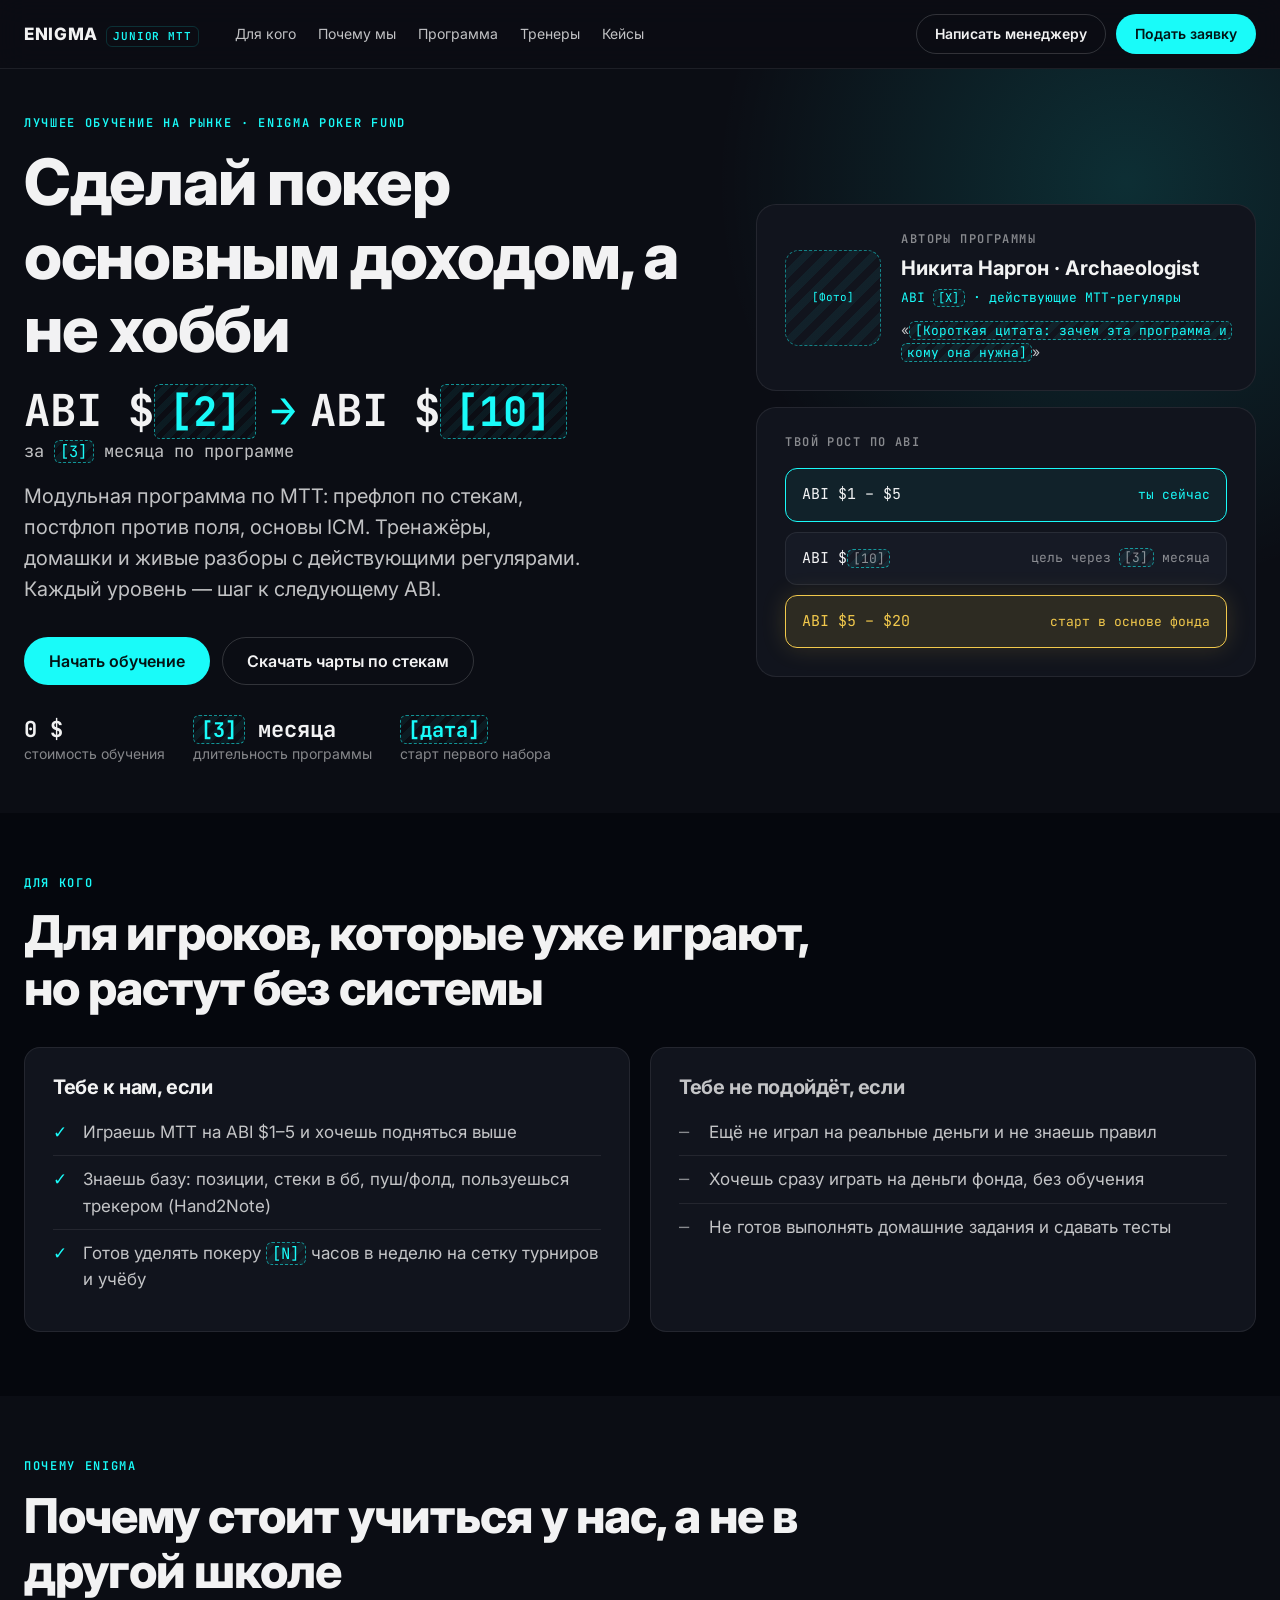
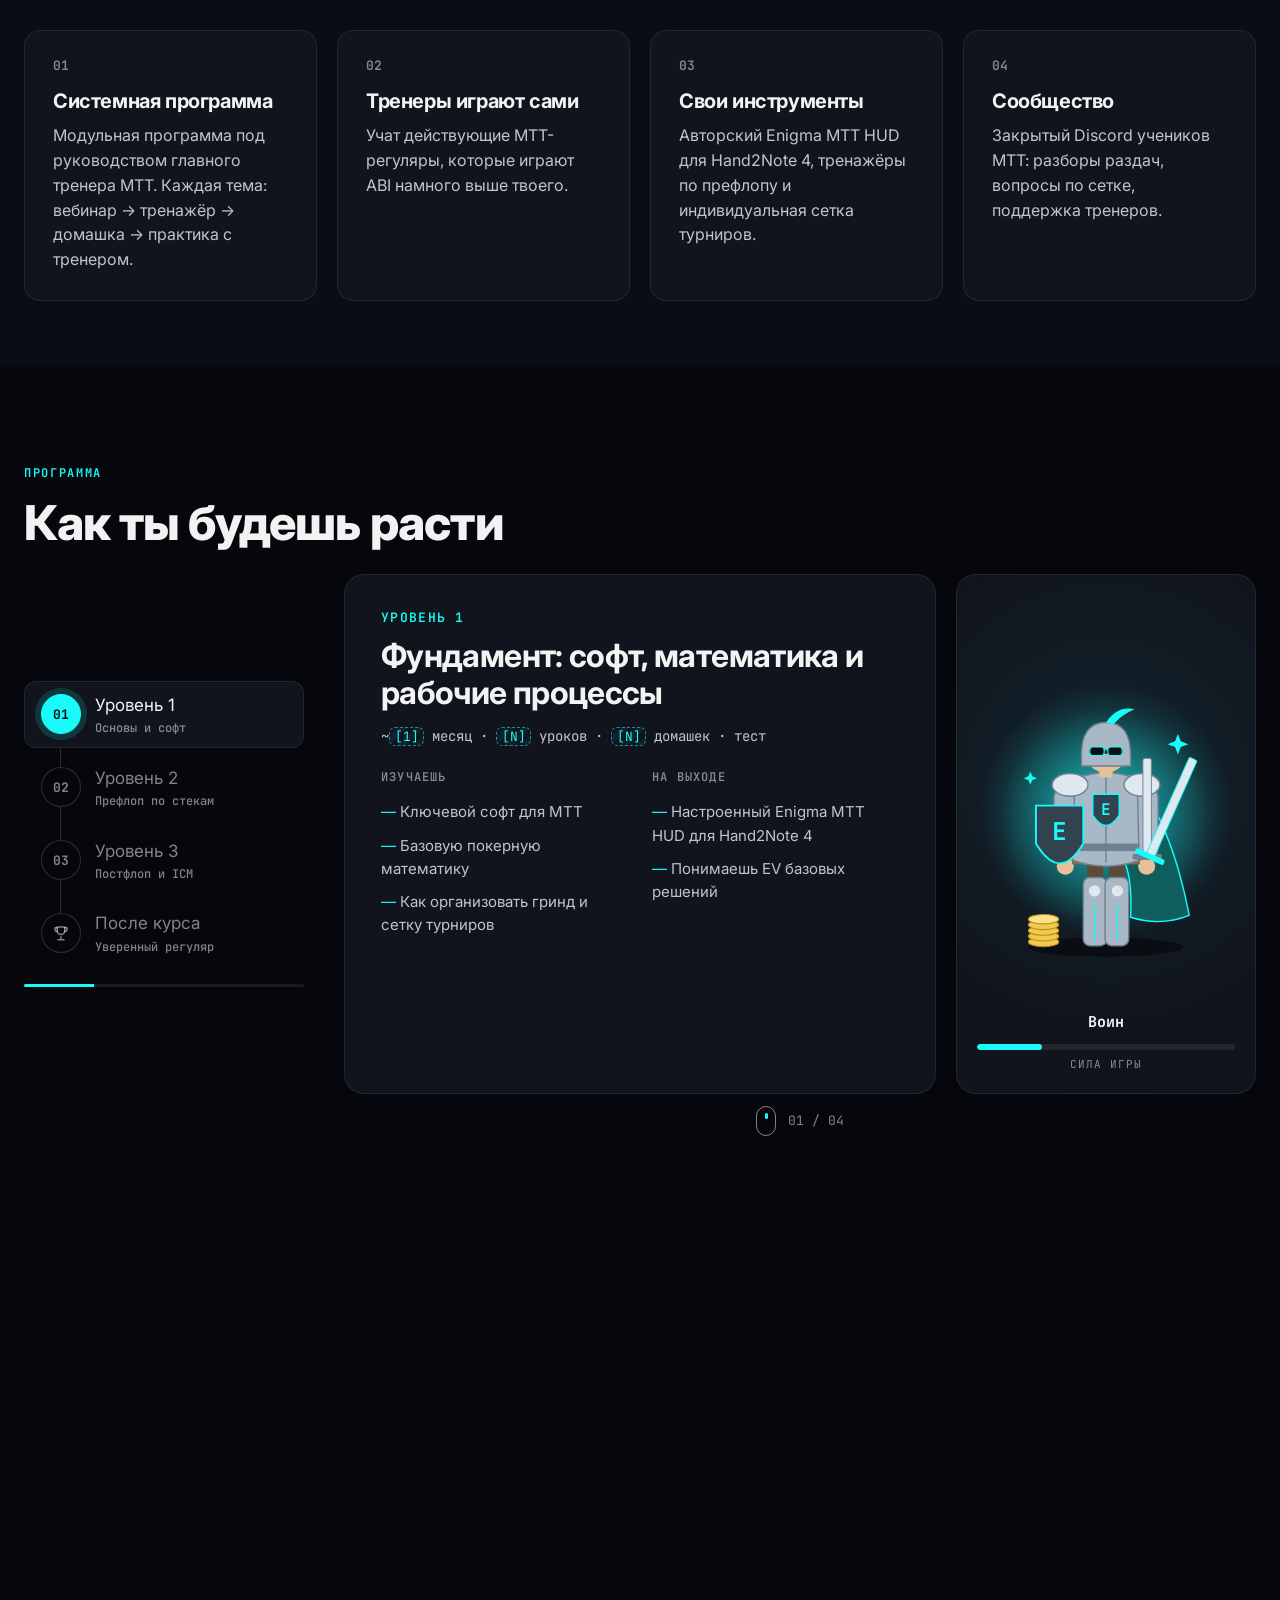
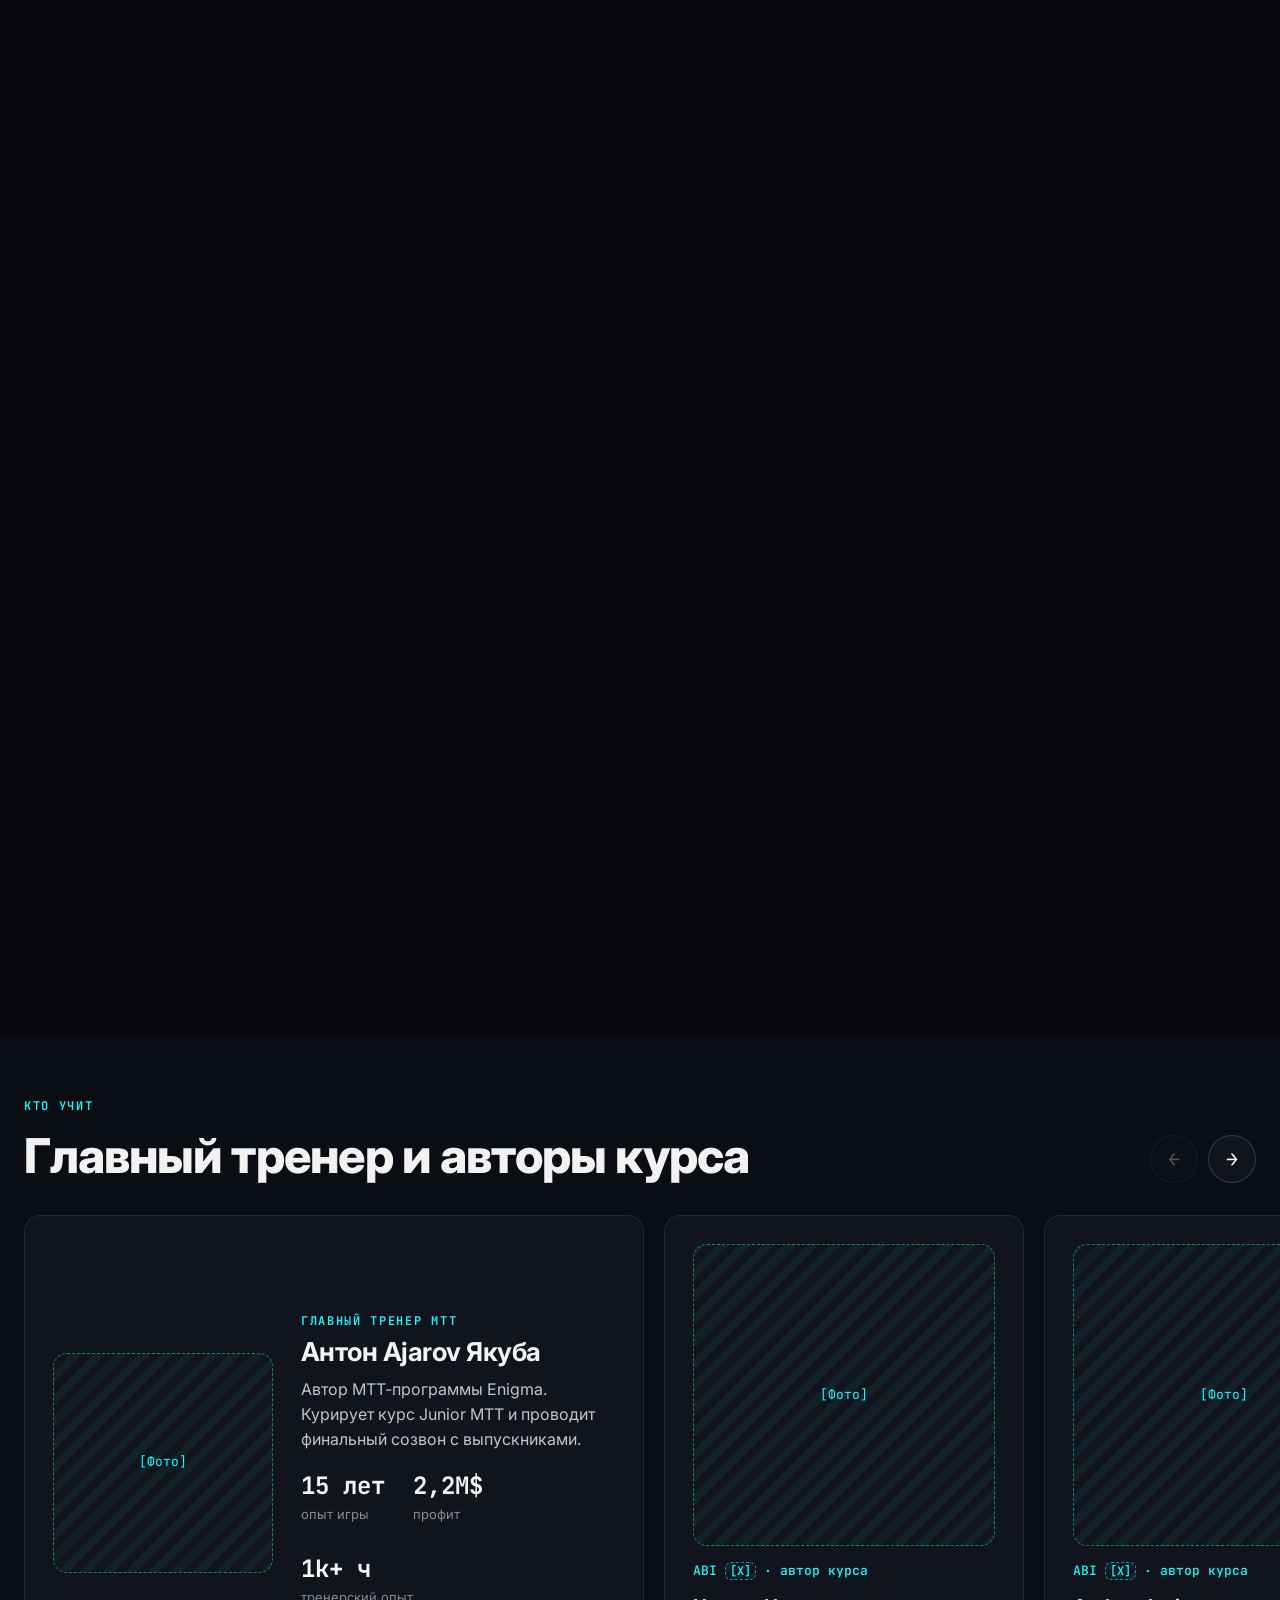
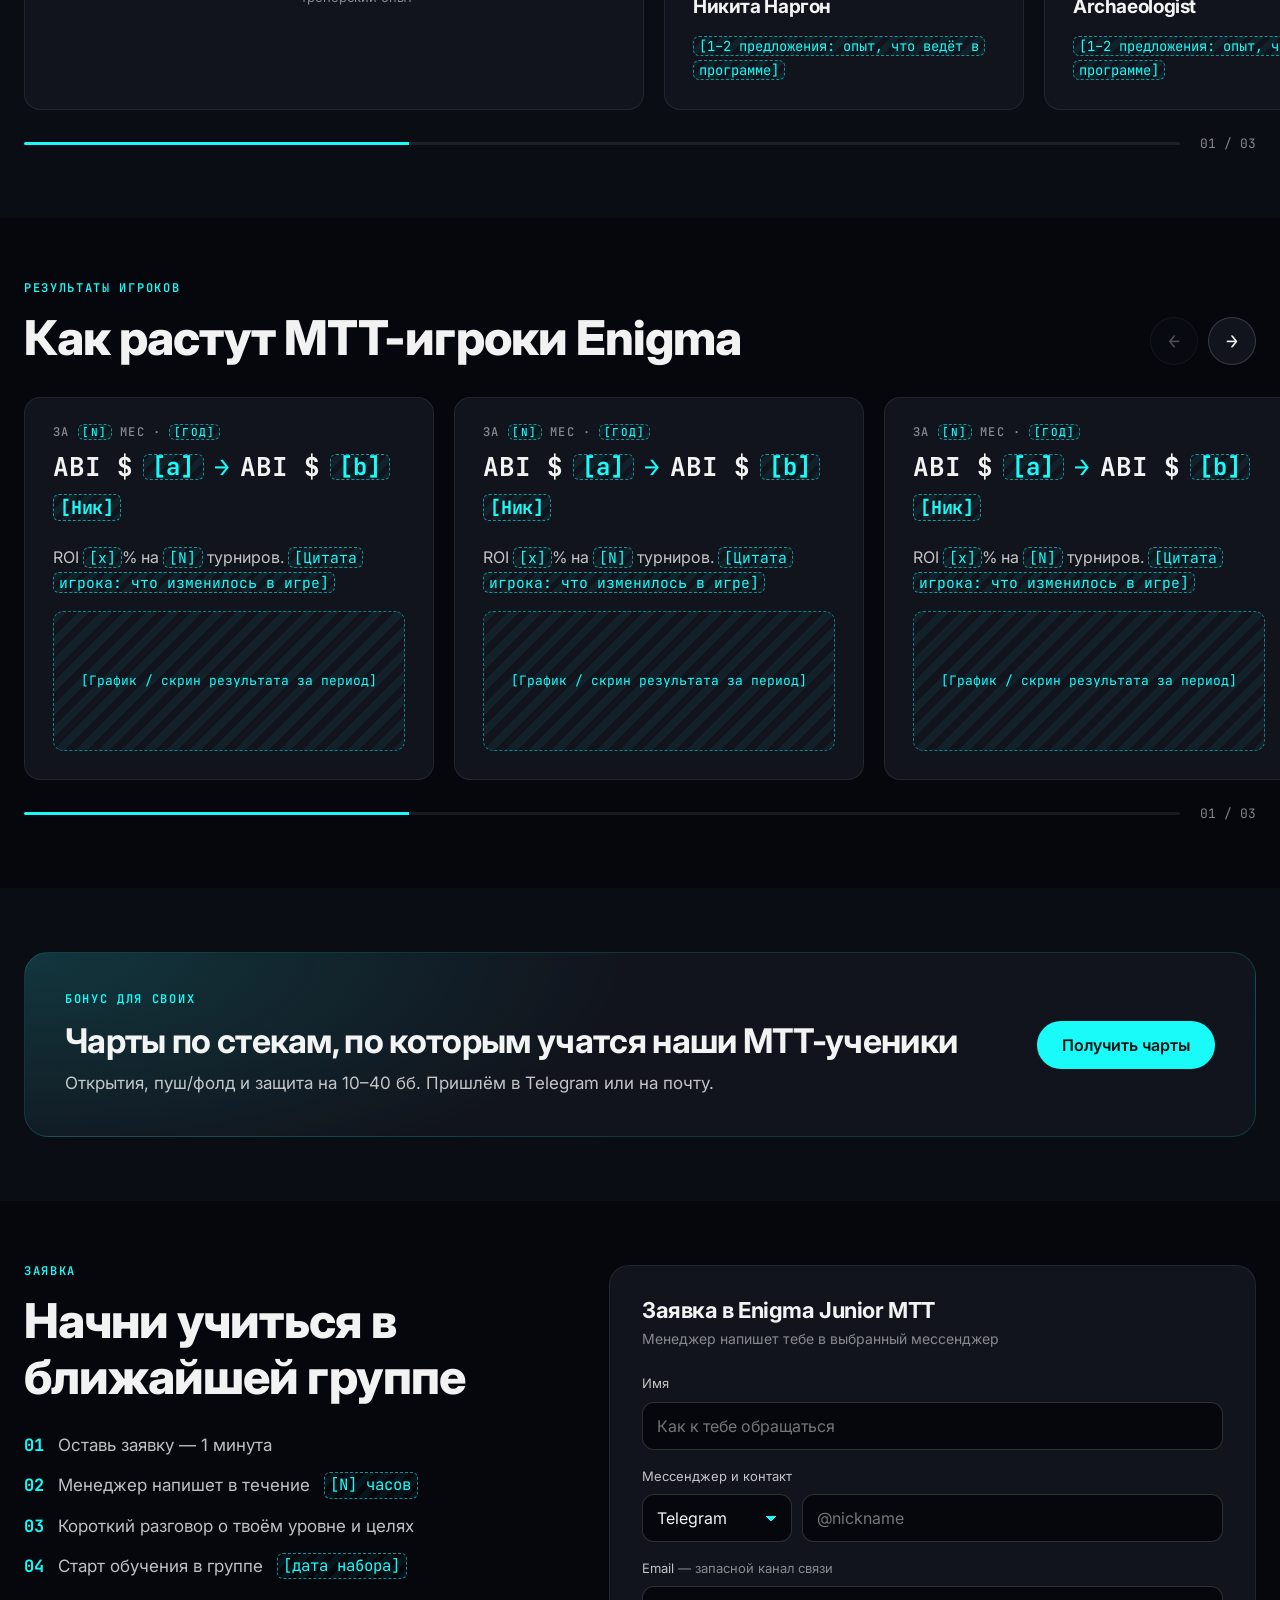
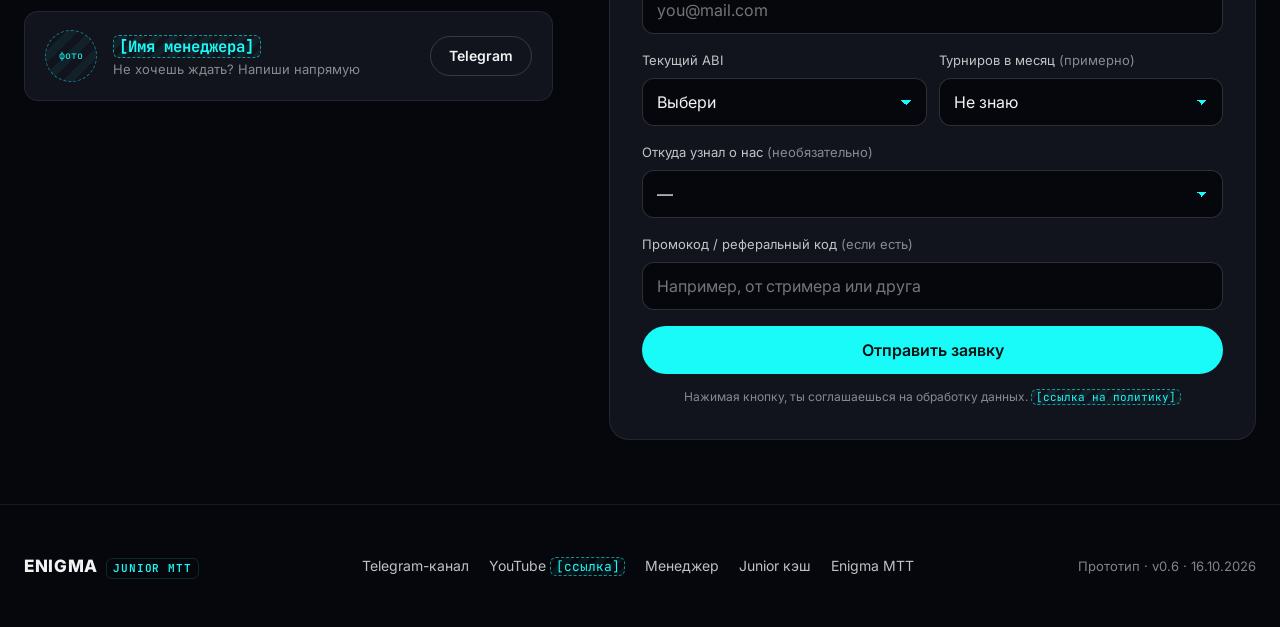
==== mtt/index.html @ e681159c "Prototype v0.6: Junior MTT landing and lead magnet Co-Authored-By: Claude Opus 5.5 <noreply@anthropi" ====
<!DOCTYPE html>
<html lang="ru">
<head>
  <meta charset="UTF-8">
  <meta name="viewport" content="width=device-width, initial-scale=1.0">
  <meta name="robots" content="noindex, nofollow">
  <title>Enigma Junior MTT — обучение турнирам для игроков микро-ABI</title>
  <link rel="preconnect" href="https://fonts.googleapis.com">
  <link rel="preconnect" href="https://fonts.gstatic.com" crossorigin>
  <link href="https://fonts.googleapis.com/css2?family=Inter:wght@400;500;600;700;800&family=JetBrains+Mono:wght@400;500;600;700&display=swap" rel="stylesheet">
  <link rel="stylesheet" href="../styles.css?v=0.6">
</head>
<body data-discipline="mtt">

  <!-- Header -->
  <header class="header">
    <div class="wrap">
      <a href="#top" class="logo">ENIGMA <span class="logo-tag">JUNIOR MTT</span></a>
      <nav class="nav">
        <a href="#fit">Для кого</a>
        <a href="#why">Почему мы</a>
        <a href="#program">Программа</a>
        <a href="#coaches">Тренеры</a>
        <a href="#cases">Кейсы</a>
      </nav>
      <div class="header-actions">
        <a class="btn btn-ghost btn-sm" href="#" data-manager>Написать менеджеру</a>
        <button class="btn btn-primary btn-sm" data-open-apply>Подать заявку</button>
      </div>
    </div>
  </header>

  <main id="top">

    <!-- Hero -->
    <section class="hero">
      <div class="wrap hero-grid">
        <div class="reveal">
          <div class="eyebrow">Лучшее обучение на рынке · Enigma Poker Fund</div>
          <h1>Сделай покер основным доходом, а не хобби</h1>
          <div class="hero-route">
            <span>ABI $<span class="ph">[2]</span></span>
            <span class="arrow">→</span>
            <span>ABI $<span class="ph">[10]</span></span>
          </div>
          <div class="muted mono">за <span class="ph">[3]</span> месяца по программе</div>
          <p class="hero-sub">Модульная программа по МТТ: префлоп по стекам, постфлоп против поля, основы ICM. Тренажёры, домашки и живые разборы с действующими регулярами. Каждый уровень — шаг к следующему ABI.</p>
          <div class="hero-cta">
            <button class="btn btn-primary" data-open-apply>Начать обучение</button>
            <a class="btn btn-ghost" href="lead-magnet.html">Скачать чарты по стекам</a>
          </div>
          <div class="hero-facts">
            <div><b>0 $</b>стоимость обучения</div>
            <div><b><span class="ph">[3]</span> месяца</b>длительность программы</div>
            <div><b><span class="ph">[дата]</span></b>старт первого набора</div>
          </div>
        </div>
        <div class="hero-side reveal">
          <div class="hero-card hero-author">
            <div class="ph-block avatar-lg">[Фото]</div>
            <div>
              <div class="hero-card-title">Авторы программы</div>
              <div class="author-name">Никита Наргон · Archaeologist</div>
              <div class="author-meta mono">ABI <span class="ph">[X]</span> · действующие МТТ-регуляры</div>
              <p class="author-quote">«<span class="ph">[Короткая цитата: зачем эта программа и кому она нужна]</span>»</p>
            </div>
          </div>
          <div class="hero-card">
            <div class="hero-card-title">Твой рост по ABI</div>
            <ul class="ladder">
              <li class="on"><span>ABI $1 – $5</span><span>ты сейчас</span></li>
              <li><span>ABI $<span class="ph">[10]</span></span><span>цель через <span class="ph">[3]</span> месяца</span></li>
              <li class="gold"><span>ABI $5 – $20</span><span>старт в основе фонда</span></li>
            </ul>
          </div>
        </div>
      </div>
    </section>

    <!-- Who it is for -->
    <section class="section-alt" id="fit">
      <div class="wrap">
        <div class="eyebrow">Для кого</div>
        <h2 class="section-title">Для игроков, которые уже играют, но растут без системы</h2>
        <div class="fit-grid">
          <div class="card reveal">
            <h3>Тебе к нам, если</h3>
            <ul class="fit-list">
              <li><span class="mark">✓</span><span>Играешь МТТ на ABI $1–5 и хочешь подняться выше</span></li>
              <li><span class="mark">✓</span><span>Знаешь базу: позиции, стеки в бб, пуш/фолд, пользуешься трекером (Hand2Note)</span></li>
              <li><span class="mark">✓</span><span>Готов уделять покеру <span class="ph">[N]</span> часов в неделю на сетку турниров и учёбу</span></li>
            </ul>
          </div>
          <div class="card fit-no reveal">
            <h3>Тебе не подойдёт, если</h3>
            <ul class="fit-list">
              <li><span class="mark">—</span><span>Ещё не играл на реальные деньги и не знаешь правил</span></li>
              <li><span class="mark">—</span><span>Хочешь сразу играть на деньги фонда, без обучения</span></li>
              <li><span class="mark">—</span><span>Не готов выполнять домашние задания и сдавать тесты</span></li>
            </ul>
          </div>
        </div>
      </div>
    </section>

    <!-- Why Enigma (merged with "what's included") -->
    <section id="why">
      <div class="wrap">
        <div class="eyebrow">Почему Enigma</div>
        <h2 class="section-title">Почему стоит учиться у нас, а не в другой школе</h2>
        <div class="grid grid-4">
          <div class="card why-card reveal">
            <span class="num">01</span>
            <h3>Системная программа</h3>
            <p>Модульная программа под руководством главного тренера МТТ. Каждая тема: вебинар → тренажёр → домашка → практика с тренером.</p>
          </div>
          <div class="card why-card reveal">
            <span class="num">02</span>
            <h3>Тренеры играют сами</h3>
            <p>Учат действующие МТТ-регуляры, которые играют ABI намного выше твоего.</p>
          </div>
          <div class="card why-card reveal">
            <span class="num">03</span>
            <h3>Свои инструменты</h3>
            <p>Авторский Enigma MTT HUD для Hand2Note 4, тренажёры по префлопу и индивидуальная сетка турниров.</p>
          </div>
          <div class="card why-card reveal">
            <span class="num">04</span>
            <h3>Сообщество</h3>
            <p>Закрытый Discord учеников МТТ: разборы раздач, вопросы по сетке, поддержка тренеров.</p>
          </div>
        </div>
      </div>
    </section>

    <!-- Program: levels + growing character -->
    <section class="section-alt scene-section" id="program">
      <div class="wrap">
        <div class="scene" data-scene>
          <div class="scene-sticky">
            <div class="scene-head">
              <div class="eyebrow">Программа</div>
              <h2 class="section-title">Как ты будешь расти</h2>
            </div>
            <div class="scene-grid">
            <div class="scene-side">
              <div class="scene-rail">
                <button><span class="idx">01</span><span class="txt">Уровень 1<small>Основы и софт</small></span></button>
                <button><span class="idx">02</span><span class="txt">Уровень 2<small>Префлоп по стекам</small></span></button>
                <button><span class="idx">03</span><span class="txt">Уровень 3<small>Постфлоп и ICM</small></span></button>
                <button><span class="idx"><svg class="trophy" viewBox="0 0 24 24" width="18" height="18" fill="none" stroke="currentColor" stroke-width="2" stroke-linecap="round" stroke-linejoin="round" aria-hidden="true"><path d="M8 21h8M12 17v4M7 4h10v5a5 5 0 0 1-10 0V4z"/><path d="M17 5h3v2a3 3 0 0 1-3 3M7 5H4v2a3 3 0 0 0 3 3"/></svg></span><span class="txt">После курса<small>Уверенный регуляр</small></span></button>
              </div>
              <div class="scene-progress"><i data-scene-progress></i></div>
            </div>

            <div class="scene-stage path-stage">
              <div class="path-panels">
                <article class="scene-panel">
                  <div class="when">Уровень 1</div>
                  <h3>Фундамент: софт, математика и рабочие процессы</h3>
                  <div class="path-meta mono">~<span class="ph">[1]</span> месяц · <span class="ph">[N]</span> уроков · <span class="ph">[N]</span> домашек · тест</div>
                  <div class="path-cols">
                    <div><h4>Изучаешь</h4><ul><li>Ключевой софт для МТТ</li><li>Базовую покерную математику</li><li>Как организовать гринд и сетку турниров</li></ul></div>
                    <div><h4>На выходе</h4><ul><li>Настроенный Enigma MTT HUD для Hand2Note 4</li><li>Понимаешь EV базовых решений</li></ul></div>
                  </div>
                </article>
                <article class="scene-panel">
                  <div class="when">Уровень 2</div>
                  <h3>Префлоп: ренджи по стекам и подстройки</h3>
                  <div class="path-meta mono">~<span class="ph">[1]</span> месяц · <span class="ph">[N]</span> уроков · тренажёры · разбор своих раздач</div>
                  <div class="path-cols">
                    <div><h4>Изучаешь</h4><ul><li>Как выстраивать ренджи под глубину стека</li><li>Типы оппонентов и лайнапы</li><li>Базовый префлоп через практику в тренажёрах</li></ul></div>
                    <div><h4>На выходе</h4><ul><li>Играешь префлоп без грубых ошибок</li><li>Получаешь индивидуальную сетку турниров</li></ul></div>
                  </div>
                </article>
                <article class="scene-panel">
                  <div class="when">Уровень 3</div>
                  <h3>Постфлоп против поля и основы ICM</h3>
                  <div class="path-meta mono">~<span class="ph">[1]</span> месяц · <span class="ph">[N]</span> уроков · финальный тест · живые тренировки</div>
                  <div class="path-cols">
                    <div><h4>Изучаешь</h4><ul><li>Логику выбора постфлоп-веток под конкретного оппонента</li><li>Откуда берётся EV в каждом споте</li><li>Базовые концепции ICM</li></ul></div>
                    <div><h4>На выходе</h4><ul><li>Крепкий регуляр своего ABI</li><li>Сдаёшь финальный тест</li></ul></div>
                  </div>
                </article>
                <article class="scene-panel">
                  <div class="when">После курса</div>
                  <h3>Подтверждаешь навыки и поднимаешь ABI</h3>
                  <div class="path-meta mono">Стабильный плюс на ABI $<span class="ph">[10]</span></div>
                  <div class="path-cols">
                    <div><h4>Что дальше</h4><ul><li>Созвонишься с главным тренером МТТ, чтобы подтвердить знания и навыки</li><li>Поговоришь с ментором: синхронизируете стратегию роста и ожидания</li></ul></div>
                    <div><h4>Результат</h4><ul><li>Если успешно прошёл программу — получишь приглашение в основной состав фонда на ABI $5–$20</li></ul></div>
                  </div>
                </article>
              </div>

              <div class="figure-card">
                <svg class="hero-fig" data-figure data-level="1" viewBox="0 0 240 320" role="img" aria-label="Персонаж становится сильнее с каждым уровнем">
                  <defs>
                    <radialGradient id="aura" cx="50%" cy="50%" r="50%">
                      <stop offset="0%" stop-color="#19fbf9" stop-opacity=".45"/>
                      <stop offset="100%" stop-color="#19fbf9" stop-opacity="0"/>
                    </radialGradient>
                  </defs>

                  <!-- aura -->
                  <circle class="lv lv-3" cx="120" cy="175" r="100" fill="url(#aura)" opacity=".5"/>
                  <circle class="lv lv-4" cx="120" cy="170" r="118" fill="url(#aura)"/>
                  <ellipse cx="120" cy="296" rx="72" ry="9" fill="#000" opacity=".45"/>

                  <g class="fig-body">
                    <!-- cape (champion) -->
                    <path class="lv lv-4" d="M90 116 Q120 108 150 116 Q190 168 208 262 Q178 274 146 264 Q148 226 140 206 Z" fill="#0f5e5d" stroke="#19fbf9" stroke-width="1.5"/>

                    <!-- legs -->
                    <rect x="100" y="198" width="17" height="90" rx="5" fill="#5e4b37"/>
                    <rect x="123" y="198" width="17" height="90" rx="5" fill="#5e4b37"/>
                    <g class="lv lv-1 lv-2">
                      <rect x="97" y="260" width="23" height="33" rx="5" fill="#4a2e19"/>
                      <rect x="120" y="260" width="23" height="33" rx="5" fill="#4a2e19"/>
                    </g>
                    <g class="lv lv-3 lv-4">
                      <rect x="96" y="222" width="25" height="72" rx="7" fill="#a9b8c6" stroke="#6f8191" stroke-width="1.5"/>
                      <rect x="119" y="222" width="25" height="72" rx="7" fill="#a9b8c6" stroke="#6f8191" stroke-width="1.5"/>
                      <circle cx="108" cy="236" r="6" fill="#dfe8ef"/>
                      <circle cx="132" cy="236" r="6" fill="#dfe8ef"/>
                      <line x1="108" y1="250" x2="108" y2="288" stroke="#19fbf9" stroke-width="1.5"/>
                      <line x1="132" y1="250" x2="132" y2="288" stroke="#19fbf9" stroke-width="1.5"/>
                    </g>

                    <!-- arms -->
                    <rect x="68" y="122" width="18" height="84" rx="9" fill="#8b6b47"/>
                    <rect x="154" y="122" width="18" height="84" rx="9" fill="#8b6b47"/>
                    <circle cx="77" cy="210" r="9" fill="#e7c09a"/>
                    <circle cx="163" cy="210" r="9" fill="#e7c09a"/>
                    <g class="lv lv-2">
                      <rect x="66" y="172" width="22" height="24" rx="4" fill="#6b4426"/>
                      <rect x="152" y="172" width="22" height="24" rx="4" fill="#6b4426"/>
                    </g>
                    <g class="lv lv-3 lv-4">
                      <rect x="65" y="126" width="24" height="76" rx="11" fill="#a9b8c6" stroke="#6f8191" stroke-width="1.5"/>
                      <rect x="151" y="126" width="24" height="76" rx="11" fill="#a9b8c6" stroke="#6f8191" stroke-width="1.5"/>
                    </g>

                    <!-- torso: peasant tunic -->
                    <path d="M90 118 Q120 108 150 118 L156 208 L84 208 Z" fill="#8b6b47"/>
                    <rect x="86" y="176" width="68" height="5" fill="#c9a36a"/>
                    <!-- leather vest -->
                    <g class="lv lv-2">
                      <path d="M92 119 Q120 111 148 119 L153 202 L87 202 Z" fill="#6b4426"/>
                      <path d="M120 116 L120 200" stroke="#a07a4f" stroke-width="1.5" stroke-dasharray="4 4"/>
                      <rect x="86" y="182" width="68" height="8" fill="#3a2414"/>
                      <rect x="114" y="181" width="12" height="10" rx="2" fill="#f2c94c"/>
                    </g>
                    <!-- plate armor -->
                    <g class="lv lv-3 lv-4">
                      <path d="M87 118 Q120 104 153 118 L155 204 Q120 216 85 204 Z" fill="#a9b8c6" stroke="#6f8191" stroke-width="1.5"/>
                      <path d="M120 114 L120 206" stroke="#6f8191" stroke-width="1.5"/>
                      <path class="lv lv-3" d="M120 138 L132 152 L120 166 L108 152 Z" fill="#19fbf9"/>
                      <g class="lv lv-4">
                        <path d="M106 134 L134 134 L134 156 Q120 178 106 156 Z" fill="#33424f" stroke="#19fbf9" stroke-width="1.5"/>
                        <text x="120" y="156" text-anchor="middle" font-family="JetBrains Mono, monospace" font-weight="700" font-size="17" fill="#19fbf9">E</text>
                      </g>
                      <rect x="85" y="186" width="70" height="8" fill="#6f8191"/>
                      <ellipse cx="82" cy="124" rx="19" ry="12" fill="#dfe8ef" stroke="#6f8191" stroke-width="1.5"/>
                      <ellipse cx="158" cy="124" rx="19" ry="12" fill="#dfe8ef" stroke="#6f8191" stroke-width="1.5"/>
                    </g>

                    <!-- head -->
                    <rect x="113" y="102" width="14" height="14" fill="#e7c09a"/>
                    <circle cx="120" cy="88" r="23" fill="#e7c09a"/>
                    <path d="M97 86 Q98 62 120 62 Q143 62 143 86 Q132 73 120 75 Q106 75 97 86 Z" fill="#4a3426"/>
                    <circle cx="112" cy="90" r="2.3" fill="#2a1d14"/>
                    <circle cx="128" cy="90" r="2.3" fill="#2a1d14"/>
                    <path class="lv lv-1" d="M113 99 Q120 104 127 99" stroke="#2a1d14" stroke-width="2" fill="none" stroke-linecap="round"/>
                    <path class="lv lv-2" d="M113 100 L127 100" stroke="#2a1d14" stroke-width="2" stroke-linecap="round"/>
                    <path class="lv lv-4" d="M112 99 Q121 105 129 97" stroke="#2a1d14" stroke-width="2.2" fill="none" stroke-linecap="round"/>

                    <!-- warrior headband -->
                    <rect class="lv lv-1 lv-2" x="97" y="74" width="46" height="6" rx="3" fill="#6b4426"/>
                    <!-- knight helmet -->
                    <g class="lv lv-3">
                      <path d="M94 96 Q93 58 120 58 Q147 58 146 96 L146 104 L94 104 Z" fill="#a9b8c6" stroke="#6f8191" stroke-width="1.5"/>
                      <rect x="102" y="86" width="36" height="5" rx="2" fill="#1a2430"/>
                      <path d="M120 58 Q132 40 150 44 Q136 50 128 60 Z" fill="#19fbf9"/>
                    </g>
                    <!-- champion sunglasses -->
                    <g class="lv lv-4">
                      <rect x="103" y="84" width="15" height="9" rx="3" fill="#0b0d14" stroke="#19fbf9" stroke-width="1.2"/>
                      <rect x="122" y="84" width="15" height="9" rx="3" fill="#0b0d14" stroke="#19fbf9" stroke-width="1.2"/>
                      <line x1="118" y1="87" x2="122" y2="87" stroke="#19fbf9" stroke-width="1.2"/>
                    </g>

                    <!-- levels 1–2: short sword; level 2: wooden shield -->
                    <g class="lv lv-1 lv-2">
                      <rect x="160" y="146" width="7" height="52" rx="2" fill="#dfe8ef"/>
                      <rect x="152" y="198" width="23" height="5" rx="2" fill="#6b4426"/>
                    </g>
                    <g class="lv lv-2">
                      <circle cx="70" cy="184" r="25" fill="#7a5532" stroke="#c8a46a" stroke-width="3"/>
                      <circle cx="70" cy="184" r="5" fill="#c8a46a"/>
                    </g>
                    <!-- level 3: longsword + kite shield -->
                    <g class="lv lv-3">
                      <rect x="159" y="96" width="9" height="102" rx="2" fill="#dfe8ef" stroke="#6f8191"/>
                      <rect x="148" y="197" width="31" height="6" rx="2" fill="#6f8191"/>
                      <path d="M46 146 L96 146 L96 186 Q71 228 46 186 Z" fill="#33424f" stroke="#19fbf9" stroke-width="2"/>
                      <text x="71" y="182" text-anchor="middle" font-family="JetBrains Mono, monospace" font-weight="700" font-size="26" fill="#19fbf9">E</text>
                    </g>
                    <!-- champion: sword on shoulder + chips -->
                    <g class="lv lv-4">
                      <g transform="rotate(24 163 206)">
                        <rect x="159" y="86" width="9" height="112" rx="2" fill="#dfe8ef" stroke="#19fbf9"/>
                        <rect x="147" y="196" width="33" height="6" rx="2" fill="#19fbf9"/>
                      </g>
                      <g>
                        <ellipse cx="54" cy="290" rx="16" ry="5" fill="#f2c94c" stroke="#b8901f" stroke-width="1.2"/>
                        <ellipse cx="54" cy="284" rx="16" ry="5" fill="#f2c94c" stroke="#b8901f" stroke-width="1.2"/>
                        <ellipse cx="54" cy="278" rx="16" ry="5" fill="#f2c94c" stroke="#b8901f" stroke-width="1.2"/>
                        <ellipse cx="54" cy="272" rx="16" ry="5" fill="#f2c94c" stroke="#b8901f" stroke-width="1.2"/>
                        <ellipse cx="54" cy="266" rx="16" ry="5" fill="#ffe08a" stroke="#b8901f" stroke-width="1.2"/>
                      </g>
                      <path d="M196 70 l3 8 8 3 -8 3 -3 8 -3 -8 -8 -3 8 -3 Z" fill="#19fbf9"/>
                      <path d="M40 110 l2 5 5 2 -5 2 -2 5 -2 -5 -5 -2 5 -2 Z" fill="#19fbf9"/>
                    </g>
                  </g>
                </svg>
                <div class="fig-caption">
                  <div class="fig-name mono" data-figure-name>Воин</div>
                  <div class="fig-bar"><i data-figure-bar></i></div>
                  <div class="fig-label mono">сила игры</div>
                </div>
              </div>

              <div class="scene-cue" data-scene-cue><span class="mouse"></span><span class="mono" data-scene-count>01 / 04</span></div>
            </div>
            </div>
          </div>
        </div>
      </div>
    </section>

    <!-- Head coach & course authors: arrow carousel -->
    <section id="coaches">
      <div class="wrap" data-carousel>
        <div class="carousel-head">
          <div>
            <div class="eyebrow">Кто учит</div>
            <h2 class="section-title">Главный тренер и авторы курса</h2>
          </div>
          <div class="carousel-nav">
            <button class="arrow-btn" data-carousel-prev aria-label="Назад">←</button>
            <button class="arrow-btn" data-carousel-next aria-label="Вперёд">→</button>
          </div>
        </div>
        <div class="carousel-track" data-carousel-track>
            <div class="card methodologist">
              <div class="ph-block">[Фото]</div>
              <div>
                <div class="eyebrow" style="margin-bottom:10px">Главный тренер МТТ</div>
                <h3 style="font-size:26px">Антон Ajarov Якуба</h3>
                <p class="muted" style="margin-top:10px">Автор МТТ-программы Enigma. Курирует курс Junior MTT и проводит финальный созвон с выпускниками.</p>
                <div class="stats">
                  <div><b>15 лет</b><span>опыт игры</span></div>
                  <div><b>2,2M$</b><span>профит</span></div>
                  <div><b>1k+ ч</b><span>тренерский опыт</span></div>
                </div>
              </div>
            </div>
            <div class="card person">
              <div class="ph-block">[Фото]</div>
              <div class="meta">ABI <span class="ph">[X]</span> · автор курса</div>
              <h3>Никита Наргон</h3>
              <p class="muted"><span class="ph">[1–2 предложения: опыт, что ведёт в программе]</span></p>
            </div>
            <div class="card person">
              <div class="ph-block">[Фото]</div>
              <div class="meta">ABI <span class="ph">[X]</span> · автор курса</div>
              <h3>Archaeologist</h3>
              <p class="muted"><span class="ph">[1–2 предложения: опыт, что ведёт в программе]</span></p>
            </div>
        </div>
        <div class="carousel-foot">
          <div class="carousel-bar"><i data-carousel-progress></i></div>
          <span class="mono" data-carousel-count></span>
        </div>
      </div>
    </section>

    <!-- Cases: arrow carousel -->
    <section class="section-alt" id="cases">
      <div class="wrap" data-carousel>
        <div class="carousel-head">
          <div>
            <div class="eyebrow">Результаты игроков</div>
            <h2 class="section-title">Как растут МТТ-игроки Enigma</h2>
          </div>
          <div class="carousel-nav">
            <button class="arrow-btn" data-carousel-prev aria-label="Назад">←</button>
            <button class="arrow-btn" data-carousel-next aria-label="Вперёд">→</button>
          </div>
        </div>
        <div class="carousel-track" data-carousel-track>
            <div class="card case">
              <div class="case-tag">За <span class="ph">[N]</span> мес · <span class="ph">[год]</span></div>
              <div class="case-route">ABI $<span class="ph">[a]</span><span class="arrow">→</span>ABI $<span class="ph">[b]</span></div>
              <h3><span class="ph">[Ник]</span></h3>
              <p>ROI <span class="ph">[x]</span>% на <span class="ph">[N]</span> турниров. <span class="ph">[Цитата игрока: что изменилось в игре]</span></p>
              <div class="ph-block">[График / скрин результата за период]</div>
            </div>
            <div class="card case">
              <div class="case-tag">За <span class="ph">[N]</span> мес · <span class="ph">[год]</span></div>
              <div class="case-route">ABI $<span class="ph">[a]</span><span class="arrow">→</span>ABI $<span class="ph">[b]</span></div>
              <h3><span class="ph">[Ник]</span></h3>
              <p>ROI <span class="ph">[x]</span>% на <span class="ph">[N]</span> турниров. <span class="ph">[Цитата игрока: что изменилось в игре]</span></p>
              <div class="ph-block">[График / скрин результата за период]</div>
            </div>
            <div class="card case">
              <div class="case-tag">За <span class="ph">[N]</span> мес · <span class="ph">[год]</span></div>
              <div class="case-route">ABI $<span class="ph">[a]</span><span class="arrow">→</span>ABI $<span class="ph">[b]</span></div>
              <h3><span class="ph">[Ник]</span></h3>
              <p>ROI <span class="ph">[x]</span>% на <span class="ph">[N]</span> турниров. <span class="ph">[Цитата игрока: что изменилось в игре]</span></p>
              <div class="ph-block">[График / скрин результата за период]</div>
            </div>
        </div>
        <div class="carousel-foot">
          <div class="carousel-bar"><i data-carousel-progress></i></div>
          <span class="mono" data-carousel-count></span>
        </div>
      </div>
    </section>

    <!-- Lead magnet banner -->
    <section>
      <div class="wrap">
        <div class="lm-banner reveal">
          <div>
            <div class="eyebrow">Бонус для своих</div>
            <h2>Чарты по стекам, по которым учатся наши МТТ-ученики</h2>
            <p>Открытия, пуш/фолд и защита на 10–40 бб. Пришлём в Telegram или на почту.</p>
          </div>
          <a class="btn btn-primary" href="lead-magnet.html">Получить чарты</a>
        </div>
      </div>
    </section>

    <!-- Apply -->
    <section class="section-alt" id="apply">
      <div class="wrap apply-grid">
        <div class="reveal">
          <div class="eyebrow">Заявка</div>
          <h2 class="section-title">Начни учиться в ближайшей группе</h2>
          <ul class="apply-points">
            <li><b>01</b>Оставь заявку — 1 минута</li>
            <li><b>02</b>Менеджер напишет в течение <span class="ph">[N] часов</span></li>
            <li><b>03</b>Короткий разговор о твоём уровне и целях</li>
            <li><b>04</b>Старт обучения в группе <span class="ph">[дата набора]</span></li>
          </ul>
          <div class="manager">
            <div class="ph-block">фото</div>
            <div>
              <b><span class="ph">[Имя менеджера]</span></b>
              <small>Не хочешь ждать? Напиши напрямую</small>
            </div>
            <a class="btn btn-ghost btn-sm" style="margin-left:auto" href="#" data-manager>Telegram</a>
          </div>
        </div>
        <div class="form reveal" data-apply-form></div>
      </div>
    </section>

  </main>

  <footer class="footer">
    <div class="wrap">
      <a href="#top" class="logo">ENIGMA <span class="logo-tag">JUNIOR MTT</span></a>
      <div class="footer-links">
        <a href="https://t.me/enigmapoker" target="_blank" rel="noopener">Telegram-канал</a>
        <a href="#" target="_blank" rel="noopener">YouTube <span class="ph">[ссылка]</span></a>
        <a href="#" data-manager>Менеджер</a>
        <a href="../">Junior кэш</a>
        <a href="https://enigmamtt.pro" target="_blank" rel="noopener">Enigma MTT</a>
      </div>
      <small>Прототип · v0.6 · 16.10.2026</small>
    </div>
  </footer>

  <div class="mobile-cta" data-mobile-cta>
    <button class="btn btn-primary btn-block" data-open-apply>Подать заявку</button>
  </div>

  <div class="modal" data-modal role="dialog" aria-modal="true" aria-label="Заявка на обучение Enigma Junior">
    <div class="form" data-apply-form data-in-modal></div>
  </div>

  <script src="../main.js?v=0.6"></script>
</body>
</html>
---- styles.css ----
/**
 * Enigma Junior — prototype styles - VERSION 0.5
 *
 * v0.5 - Rudolf feedback: gold instead of red for fund step
 *
 * v0.4 - Feedback round 3:
 * - Arrow carousels for coaches/cases, program title inside pinned area
 * - Tighter spacing, square author photo, figure back on mobile
 *
 * v0.3 - Feedback round 2:
 * - Coaches and cases: v0.1 cards in a horizontal carousel driven by vertical scroll
 * - Author card in hero, figure hidden on mobile
 *
 * v0.2 - Feedback round 1:
 * - Generic scroll-driven carousel (.scene) for program, coaches, cases
 * - Growing character figure for program levels
 * - Red highlight for fund start step; removed requirements, FAQ, notes styles
 *
 * v0.1 - Initial prototype:
 * - Palette and fonts taken from enigmamtt.pro (dark + #19FBF9, Inter + JetBrains Mono)
 */

:root {
  --bg: #0b0d14;
  --bg-deep: #05070d;
  --bg-card: #11141d;
  --bg-card-2: #161a25;
  --line: rgba(255, 255, 255, .08);
  --line-strong: rgba(255, 255, 255, .16);
  --accent: #19fbf9;
  --accent-hover: #4bfcfa;
  --accent-soft: rgba(25, 251, 249, .15);
  --accent-faint: rgba(25, 251, 249, .06);
  --text: rgba(255, 255, 255, .95);
  --text-2: rgba(255, 255, 255, .75);
  --text-3: rgba(255, 255, 255, .5);
  --danger: #ff6b6b;
  --gold: #f2c94c;
  --gold-soft: rgba(242, 201, 76, .12);
  --radius: 16px;
  --radius-sm: 10px;
  --wrap: 1280px;
  --font: "Inter", system-ui, -apple-system, "Segoe UI", sans-serif;
  --mono: "JetBrains Mono", ui-monospace, monospace;
}

*,
*::before,
*::after { box-sizing: border-box; }

html { scroll-behavior: smooth; scroll-padding-top: 80px; }

body {
  margin: 0;
  background: var(--bg);
  color: var(--text);
  font-family: var(--font);
  font-size: 17px;
  line-height: 1.55;
  -webkit-font-smoothing: antialiased;
}

a { color: inherit; }
img { max-width: 100%; display: block; }
h1, h2, h3, h4 { margin: 0; line-height: 1.15; letter-spacing: -.02em; }
p { margin: 0; }
ul { margin: 0; padding: 0; list-style: none; }

.wrap { width: 100%; max-width: var(--wrap); margin: 0 auto; padding: 0 24px; }
.mono { font-family: var(--mono); }
.accent { color: var(--accent); }
.muted { color: var(--text-2); }

/* Placeholder marker: anything we don't know yet */
.ph {
  font-family: var(--mono);
  font-size: .92em;
  color: var(--accent);
  border: 1px dashed rgba(25, 251, 249, .55);
  background: repeating-linear-gradient(-45deg, var(--accent-faint) 0 6px, transparent 6px 12px);
  border-radius: 6px;
  padding: 0 .35em;
  -webkit-box-decoration-break: clone;
  box-decoration-break: clone;
}
.ph-block {
  border: 1px dashed rgba(25, 251, 249, .45);
  background: repeating-linear-gradient(-45deg, var(--accent-faint) 0 8px, transparent 8px 16px);
  border-radius: var(--radius-sm);
  color: var(--accent);
  font-family: var(--mono);
  font-size: 13px;
  display: grid;
  place-items: center;
  text-align: center;
  padding: 12px;
}
.note {
  display: inline-block;
  font-family: var(--mono);
  font-size: 12px;
  color: var(--text-3);
  border-left: 2px solid var(--accent-soft);
  padding-left: 10px;
  margin-top: 16px;
}

/* Buttons */
.btn {
  display: inline-flex;
  align-items: center;
  justify-content: center;
  gap: 8px;
  min-height: 48px;
  padding: 0 24px;
  border-radius: 999px;
  border: 1px solid transparent;
  font: 600 16px/1 var(--font);
  text-decoration: none;
  cursor: pointer;
  transition: background .2s, color .2s, border-color .2s, transform .2s;
}
.btn:active { transform: translateY(1px); }
.btn-primary { background: var(--accent); color: #031314; }
.btn-primary:hover { background: var(--accent-hover); }
.btn-ghost { background: transparent; color: var(--text); border-color: var(--line-strong); }
.btn-ghost:hover { border-color: var(--accent); color: var(--accent); }
.btn-sm { min-height: 40px; padding: 0 18px; font-size: 14px; }
.btn-block { width: 100%; }

/* Header */
.header {
  position: sticky;
  top: 0;
  z-index: 50;
  background: rgba(11, 13, 20, .82);
  backdrop-filter: blur(14px);
  -webkit-backdrop-filter: blur(14px);
  border-bottom: 1px solid var(--line);
}
.header .wrap { display: flex; align-items: center; gap: 24px; height: 68px; }
.logo { display: flex; align-items: baseline; gap: 8px; text-decoration: none; font-weight: 800; letter-spacing: .04em; }
.logo-tag {
  font: 600 11px/1 var(--mono);
  color: var(--accent);
  border: 1px solid var(--accent-soft);
  padding: 4px 6px;
  border-radius: 6px;
  letter-spacing: .08em;
}
.nav { display: flex; gap: 22px; margin-left: 12px; }
.nav a { text-decoration: none; color: var(--text-2); font-size: 14px; }
.nav a:hover { color: var(--accent); }
.header-actions { margin-left: auto; display: flex; gap: 10px; align-items: center; }

/* Sections */
section { padding: 64px 0; }
.section-alt { background: var(--bg-deep); }
.eyebrow {
  font: 600 12px/1 var(--mono);
  letter-spacing: .14em;
  text-transform: uppercase;
  color: var(--accent);
  margin-bottom: 16px;
}
.section-title { font-size: clamp(30px, 4.2vw, 48px); font-weight: 800; max-width: 820px; }
.section-lead { color: var(--text-2); font-size: 19px; max-width: 720px; margin-top: 16px; }
.grid { display: grid; gap: 20px; margin-top: 32px; }
.grid-2 { grid-template-columns: repeat(2, 1fr); }
.grid-3 { grid-template-columns: repeat(3, 1fr); }
.grid-4 { grid-template-columns: repeat(4, 1fr); }
.card {
  background: var(--bg-card);
  border: 1px solid var(--line);
  border-radius: var(--radius);
  padding: 28px;
}
.card h3 { font-size: 20px; margin-bottom: 10px; }
.card p { color: var(--text-2); font-size: 16px; }

/* Hero */
.hero { padding: 48px 0 48px; position: relative; overflow: hidden; }
.hero::before {
  content: "";
  position: absolute;
  inset: -40% -20% auto auto;
  width: 820px;
  height: 820px;
  background: radial-gradient(closest-side, rgba(25, 251, 249, .14), transparent);
  pointer-events: none;
}
.hero-grid { display: grid; grid-template-columns: 1.15fr .85fr; gap: 56px; align-items: center; position: relative; }
.hero h1 { font-size: clamp(36px, 5.4vw, 64px); font-weight: 800; }
.hero-route {
  display: inline-flex;
  align-items: center;
  gap: 14px;
  font: 700 clamp(28px, 4vw, 44px)/1 var(--mono);
  margin: 22px 0 6px;
}
.hero-route .arrow { color: var(--accent); }
.hero-sub { font-size: 20px; color: var(--text-2); margin-top: 16px; max-width: 560px; }
.hero-cta { display: flex; gap: 12px; flex-wrap: wrap; margin-top: 32px; }
.hero-facts { display: flex; gap: 28px; flex-wrap: wrap; margin-top: 32px; }
.hero-facts div { font-size: 14px; color: var(--text-3); }
.hero-facts b { display: block; font: 700 22px/1.2 var(--mono); color: var(--text); }

.hero-card { background: var(--bg-card); border: 1px solid var(--line); border-radius: 20px; padding: 28px; }
.hero-card-title { font: 600 12px/1 var(--mono); letter-spacing: .12em; color: var(--text-3); text-transform: uppercase; }
.ladder { margin-top: 20px; display: grid; gap: 10px; }
.ladder li {
  display: flex;
  align-items: center;
  justify-content: space-between;
  padding: 14px 16px;
  border-radius: 12px;
  border: 1px solid var(--line);
  background: var(--bg-card-2);
  font-family: var(--mono);
  font-size: 15px;
}
.ladder li span:last-child { color: var(--text-3); font-size: 13px; }
.ladder li.on { border-color: var(--accent); background: var(--accent-faint); }
.ladder li.on span:last-child { color: var(--accent); }
.ladder li.gold { border-color: var(--gold); background: var(--gold-soft); color: var(--gold); box-shadow: 0 0 24px rgba(242, 201, 76, .16); }
.ladder li.gold span:last-child { color: var(--gold); }

/* Fit block */
.fit-grid { display: grid; grid-template-columns: 1fr 1fr; gap: 20px; margin-top: 32px; }
.fit-list li { display: flex; gap: 12px; padding: 10px 0; color: var(--text-2); border-bottom: 1px solid var(--line); }
.fit-list li:last-child { border-bottom: 0; }
.fit-list .mark { font-family: var(--mono); color: var(--accent); flex: none; width: 18px; }
.fit-no .mark { color: var(--text-3); }
.fit-no h3 { color: var(--text-2); }

/* Included */
.inc-num { font: 700 34px/1 var(--mono); color: var(--accent); margin-bottom: 14px; }
.honest {
  margin-top: 28px;
  display: flex;
  gap: 16px;
  align-items: flex-start;
  padding: 20px 24px;
  border-radius: var(--radius);
  border: 1px solid var(--line-strong);
  background: var(--bg-card-2);
}
.honest b { color: var(--accent); font-family: var(--mono); flex: none; }

/* Scroll-driven carousel (program, coaches, cases) */
.scene-section { padding: 0; }
.scene { position: relative; }
.scene-sticky {
  position: sticky;
  top: var(--header-h, 68px);
  height: calc(100vh - var(--header-h, 68px));
  display: flex;
  flex-direction: column;
  justify-content: center;
  gap: 24px;
}
.scene-grid { display: grid; grid-template-columns: 280px 1fr; gap: 40px; align-items: center; }
.scene-rail .trophy { display: block; }
.scene-rail { display: grid; gap: 6px; position: relative; }
.scene-rail::before {
  content: "";
  position: absolute;
  left: 36px;
  top: 30px;
  bottom: 30px;
  width: 1px;
  background: var(--line-strong);
}
.scene-rail button {
  all: unset;
  cursor: pointer;
  position: relative;
  display: grid;
  grid-template-columns: 40px 1fr;
  align-items: center;
  gap: 14px;
  padding: 10px 16px;
  border-radius: 12px;
  border: 1px solid transparent;
  color: var(--text-3);
  transition: color .3s, border-color .3s, background .3s;
}
.scene-rail button:hover { color: var(--text-2); }
.scene-rail .idx {
  font: 700 13px/1 var(--mono);
  width: 40px;
  height: 40px;
  display: grid;
  place-items: center;
  border-radius: 50%;
  border: 1px solid var(--line-strong);
  background: var(--bg);
  transition: all .3s;
}
.section-alt .scene-rail .idx { background: var(--bg-deep); }
.scene-rail button.active { color: var(--text); border-color: var(--line); background: var(--bg-card); }
.scene-rail button.active .idx { background: var(--accent); color: #031314; border-color: var(--accent); box-shadow: 0 0 0 6px var(--accent-soft); }
.scene-rail button.done .idx { border-color: var(--accent); color: var(--accent); }
.scene-rail small { display: block; font: 500 12px/1.3 var(--mono); color: var(--text-3); margin-top: 3px; }
.scene-rail .ph { font-size: .85em; }
.scene-progress { height: 3px; background: var(--line); border-radius: 3px; margin-top: 18px; overflow: hidden; }
.scene-progress i { display: block; height: 100%; width: 0; background: var(--accent); transition: width .4s; }

.scene-stage { position: relative; height: min(520px, calc(100vh - var(--header-h, 68px) - 230px)); }
.scene-panel {
  position: absolute;
  inset: 0;
  background: var(--bg-card);
  border: 1px solid var(--line);
  border-radius: 20px;
  padding: 36px;
  opacity: 0;
  transform: translateY(48px) scale(.97);
  transition: opacity .5s, transform .5s;
  pointer-events: none;
  overflow: hidden;
}
.scene-panel.past { transform: translateY(-48px) scale(.97); }
.scene-panel.active { opacity: 1; transform: none; pointer-events: auto; }
.scene-panel .when { font: 600 13px/1 var(--mono); color: var(--accent); letter-spacing: .1em; text-transform: uppercase; margin-bottom: 14px; }
.scene-panel h3 { font-size: clamp(22px, 2.6vw, 32px); margin-bottom: 14px; }

.scene-cue {
  position: absolute;
  left: 50%;
  bottom: -42px;
  transform: translateX(-50%);
  display: flex;
  align-items: center;
  gap: 12px;
  color: var(--text-3);
  font-size: 13px;
  transition: opacity .3s;
}
.scene.is-last .scene-cue { opacity: .35; }
.scene.is-last .mouse::after { animation: none; opacity: 0; }
.mouse { width: 20px; height: 30px; border: 1.5px solid var(--text-3); border-radius: 10px; position: relative; }
.mouse::after {
  content: "";
  position: absolute;
  left: 50%;
  top: 6px;
  width: 3px;
  height: 6px;
  margin-left: -1.5px;
  border-radius: 2px;
  background: var(--accent);
  animation: wheel 1.6s infinite;
}
@keyframes wheel { 0% { opacity: 1; transform: translateY(0); } 100% { opacity: 0; transform: translateY(10px); } }

/* Program: panels + growing character */
.path-stage { display: grid; grid-template-columns: 1fr 300px; gap: 20px; }
.path-panels { position: relative; height: 100%; }
.path-meta { color: var(--text-2); font-size: 14px; margin-bottom: 24px; }
.path-cols { display: grid; grid-template-columns: 1fr 1fr; gap: 24px; }
.path-cols h4 { font: 600 12px/1 var(--mono); letter-spacing: .1em; text-transform: uppercase; color: var(--text-3); margin-bottom: 12px; }
.path-cols li { padding: 5px 0; color: var(--text-2); font-size: 15px; }
.path-cols li::before { content: "— "; color: var(--accent); }

.figure-card {
  position: relative;
  height: 100%;
  border-radius: 20px;
  border: 1px solid var(--line);
  background: radial-gradient(circle at 50% 40%, rgba(25, 251, 249, .08), transparent 70%), var(--bg-card);
  display: flex;
  flex-direction: column;
  align-items: center;
  justify-content: flex-end;
  padding: 16px 20px 20px;
  overflow: hidden;
}
.hero-fig { width: 100%; flex: 1; min-height: 0; }
.hero-fig .lv { opacity: 0; transition: opacity .5s; }
.hero-fig[data-level="1"] .lv-1,
.hero-fig[data-level="2"] .lv-2,
.hero-fig[data-level="3"] .lv-3,
.hero-fig[data-level="4"] .lv-4 { opacity: 1; }
.fig-body { transform-box: view-box; transform-origin: 120px 300px; transition: transform .6s cubic-bezier(.3, 1.4, .5, 1); }
.hero-fig[data-level="1"] .fig-body { transform: scale(.88); }
.hero-fig[data-level="2"] .fig-body { transform: scale(.94); }
.hero-fig[data-level="3"] .fig-body { transform: scale(1); }
.hero-fig[data-level="4"] .fig-body { transform: scale(1.04); }
.fig-caption { width: 100%; text-align: center; }
.fig-name { font-size: 15px; font-weight: 700; color: var(--text); }
.fig-bar { height: 6px; border-radius: 6px; background: var(--line); margin: 10px 0 6px; overflow: hidden; }
.fig-bar i { display: block; height: 100%; width: 25%; background: var(--accent); border-radius: 6px; transition: width .6s; }
.fig-label { font-size: 11px; color: var(--text-3); letter-spacing: .1em; text-transform: uppercase; }

/* Arrow carousel (coaches, cases) */
.carousel-head { display: flex; justify-content: space-between; align-items: flex-end; gap: 24px; }
.carousel-nav { display: flex; gap: 10px; flex: none; }
.arrow-btn {
  width: 48px;
  height: 48px;
  border-radius: 50%;
  border: 1px solid var(--line-strong);
  background: var(--bg-card);
  color: var(--text);
  font: 500 20px/1 var(--mono);
  cursor: pointer;
  transition: border-color .2s, color .2s, opacity .2s;
}
.arrow-btn:hover:not(:disabled) { border-color: var(--accent); color: var(--accent); }
.arrow-btn:disabled { opacity: .3; cursor: default; }
.carousel-track {
  display: flex;
  gap: 20px;
  --gutter: max(24px, calc((100vw - var(--wrap)) / 2 + 24px));
  margin: 32px calc(-1 * var(--gutter)) 0;
  padding: 0 var(--gutter);
  scroll-padding: 0 var(--gutter);
  overflow-x: auto;
  scroll-snap-type: x mandatory;
  scroll-behavior: smooth;
  scrollbar-width: none;
}
.carousel-track::-webkit-scrollbar { display: none; }
.carousel-track > .card { flex: 0 0 360px; scroll-snap-align: start; }
.carousel-track > .card.methodologist { flex-basis: 620px; }
.carousel-track > .card.case { flex-basis: 410px; }
.carousel-foot { display: flex; align-items: center; gap: 20px; margin-top: 24px; color: var(--text-3); font-size: 13px; }
.carousel-bar { flex: 1; height: 3px; border-radius: 3px; background: var(--line); overflow: hidden; }
.carousel-bar i { display: block; height: 100%; width: 0; background: var(--accent); transition: width .3s; }

/* Coach / case cards */
.person { display: grid; gap: 16px; align-content: start; }
.person .ph-block { aspect-ratio: 1 / 1; border-radius: 14px; }
.person h3 { font-size: 19px; margin: 0; }
.person .meta { font: 500 13px/1.4 var(--mono); color: var(--accent); }
.person p { font-size: 15px; }
.methodologist { display: grid; grid-template-columns: 220px 1fr; gap: 28px; align-items: center; }
.methodologist .ph-block { aspect-ratio: 1 / 1; border-radius: 14px; }
.methodologist .stats { display: flex; gap: 28px; flex-wrap: wrap; margin-top: 20px; }
.methodologist .stats b { display: block; font: 700 24px/1.2 var(--mono); }
.methodologist .stats span { font-size: 13px; color: var(--text-3); }
.case { display: grid; gap: 16px; align-content: start; }
.case-route { font: 700 26px/1 var(--mono); display: flex; align-items: center; gap: 10px; flex-wrap: wrap; }
.case-route .arrow { color: var(--accent); }
.case .ph-block { height: 140px; }
.case-tag { font: 500 12px/1 var(--mono); color: var(--text-3); text-transform: uppercase; letter-spacing: .1em; }
.case.featured { border-color: var(--accent); background: linear-gradient(180deg, var(--accent-faint), var(--bg-card)); }

/* Hero: author + ladder */
.hero-side { display: grid; gap: 16px; }
.hero-author { display: grid; grid-template-columns: 96px 1fr; gap: 20px; align-items: center; }
.avatar-lg { width: 96px; height: 96px; padding: 0; border-radius: 14px; font-size: 11px; }
.author-name { font-size: 20px; font-weight: 700; margin-top: 8px; }
.author-meta { font-size: 13px; color: var(--accent); margin-top: 4px; }
.author-quote { font-size: 14px; color: var(--text-2); margin-top: 10px; }

/* Why */
.why-card { position: relative; }
.why-card .num { font: 600 13px/1 var(--mono); color: var(--text-3); margin-bottom: 18px; display: block; }

/* Lead magnet banner */
.lm-banner {
  display: grid;
  grid-template-columns: 1fr auto;
  gap: 32px;
  align-items: center;
  padding: 40px;
  border-radius: 24px;
  border: 1px solid var(--accent-soft);
  background: radial-gradient(600px 240px at 0% 0%, var(--accent-soft), transparent), var(--bg-card);
}
.lm-banner h2 { font-size: clamp(24px, 3vw, 34px); }
.lm-banner p { color: var(--text-2); margin-top: 10px; }

/* Form */
.apply-grid { display: grid; grid-template-columns: .9fr 1.1fr; gap: 56px; align-items: start; }
.apply-points { margin-top: 28px; display: grid; gap: 14px; }
.apply-points li { display: flex; gap: 14px; color: var(--text-2); }
.apply-points b { font-family: var(--mono); color: var(--accent); flex: none; }
.manager {
  margin-top: 32px;
  display: flex;
  align-items: center;
  gap: 16px;
  padding: 18px 20px;
  border: 1px solid var(--line);
  border-radius: 14px;
  background: var(--bg-card);
}
.manager .ph-block { width: 52px; height: 52px; padding: 0; border-radius: 50%; font-size: 10px; flex: none; }
.manager small { color: var(--text-3); display: block; font-size: 13px; }

.form { background: var(--bg-card); border: 1px solid var(--line); border-radius: 20px; padding: 32px; }
.form h3 { font-size: 22px; margin-bottom: 4px; }
.form .hint { color: var(--text-3); font-size: 14px; margin-bottom: 24px; }
.field { display: grid; gap: 8px; margin-bottom: 16px; }
.field-row { display: grid; grid-template-columns: 150px 1fr; gap: 10px; }
.field-2 { display: grid; grid-template-columns: 1fr 1fr; gap: 12px; }
.field label { font-size: 13px; color: var(--text-2); }
.field label .opt { color: var(--text-3); }
.input,
.select {
  width: 100%;
  min-height: 48px;
  padding: 0 14px;
  border-radius: 12px;
  border: 1px solid var(--line-strong);
  background: var(--bg-deep);
  color: var(--text);
  font: 400 16px var(--font);
  outline: none;
  transition: border-color .2s, box-shadow .2s;
  appearance: none;
  -webkit-appearance: none;
}
.select {
  background-image: linear-gradient(45deg, transparent 50%, var(--accent) 50%), linear-gradient(135deg, var(--accent) 50%, transparent 50%);
  background-position: calc(100% - 20px) 21px, calc(100% - 15px) 21px;
  background-size: 5px 5px;
  background-repeat: no-repeat;
  padding-right: 36px;
}
.input:focus,
.select:focus { border-color: var(--accent); box-shadow: 0 0 0 3px var(--accent-soft); }
.field.invalid .input,
.field.invalid .select { border-color: var(--danger); }
.err { color: var(--danger); font-size: 13px; display: none; }
.field.invalid .err { display: block; }
.form-foot { font-size: 12px; color: var(--text-3); margin-top: 14px; text-align: center; }

.success { text-align: center; padding: 24px 8px; }
.success .check {
  width: 64px;
  height: 64px;
  border-radius: 50%;
  margin: 0 auto 20px;
  display: grid;
  place-items: center;
  background: var(--accent-soft);
  color: var(--accent);
  font: 700 28px/1 var(--mono);
}
.success h3 { font-size: 24px; margin-bottom: 10px; }
.success p { color: var(--text-2); }
.success .btns { display: grid; gap: 10px; margin-top: 24px; }

/* Modal */
.modal {
  position: fixed;
  inset: 0;
  z-index: 100;
  display: none;
  align-items: center;
  justify-content: center;
  padding: 20px;
  background: rgba(5, 7, 13, .78);
  backdrop-filter: blur(6px);
}
.modal.open { display: flex; }
.modal .form { width: 100%; max-width: 520px; max-height: calc(100vh - 40px); overflow: auto; position: relative; }
.modal-close {
  all: unset;
  cursor: pointer;
  position: absolute;
  top: 14px;
  right: 16px;
  font: 400 26px/1 var(--mono);
  color: var(--text-3);
  padding: 6px;
}
.modal-close:hover { color: var(--accent); }

/* Footer */
.footer { border-top: 1px solid var(--line); padding: 48px 0; background: var(--bg-deep); }
.footer .wrap { display: flex; gap: 32px; flex-wrap: wrap; justify-content: space-between; align-items: center; }
.footer-links { display: flex; gap: 20px; flex-wrap: wrap; }
.footer-links a { color: var(--text-2); text-decoration: none; font-size: 14px; }
.footer-links a:hover { color: var(--accent); }
.footer small { color: var(--text-3); font-size: 13px; }

/* Sticky mobile CTA */
.mobile-cta {
  display: none;
  position: fixed;
  left: 16px;
  right: 16px;
  bottom: 16px;
  z-index: 60;
  transform: translateY(120%);
  transition: transform .3s;
}
.mobile-cta.show { transform: none; }

/* Lead magnet page */
.lm-hero { padding: 80px 0; }
.lm-grid { display: grid; grid-template-columns: 1fr 1fr; gap: 56px; align-items: center; }
.lm-preview { display: grid; grid-template-columns: repeat(13, 1fr); gap: 3px; padding: 20px; background: var(--bg-card); border: 1px solid var(--line); border-radius: 20px; }
.lm-preview i { aspect-ratio: 1 / 1; border-radius: 3px; background: var(--bg-card-2); }
.lm-preview i.r { background: var(--accent); opacity: .85; }
.lm-preview i.c { background: var(--accent); opacity: .35; }
.lm-list { margin-top: 24px; display: grid; gap: 12px; }
.lm-list li { display: flex; gap: 12px; color: var(--text-2); }
.lm-list li::before { content: "→"; color: var(--accent); font-family: var(--mono); }

/* Reveal on scroll */
.reveal { opacity: 0; transform: translateY(18px); transition: opacity .6s, transform .6s; }
.reveal.in { opacity: 1; transform: none; }

@media (prefers-reduced-motion: reduce) {
  html { scroll-behavior: auto; }
  .reveal { opacity: 1; transform: none; transition: none; }
  .scene-panel,
  .fig-body { transition: none; }
  .mouse::after { animation: none; }
}

/* Responsive */
@media (max-width: 1024px) {
  .nav { display: none; }
  .grid-4 { grid-template-columns: repeat(2, 1fr); }
  .hero-grid,
  .apply-grid,
  .lm-grid { grid-template-columns: 1fr; gap: 40px; }
  .scene-grid { grid-template-columns: 1fr; gap: 14px; }
  .scene-rail { grid-auto-flow: column; grid-auto-columns: 1fr; }
  .scene-rail::before { left: 10%; right: 10%; top: 30px; bottom: auto; width: auto; height: 1px; }
  .scene-rail button { grid-template-columns: 1fr; justify-items: center; text-align: center; padding: 10px 4px; }
  .scene-rail button.active { background: transparent; border-color: transparent; }
  .scene-rail button .txt { display: none; }
  .scene-progress { display: none; }
  .scene-stage { height: calc(100vh - var(--header-h, 68px) - 260px); }
  .path-stage { grid-template-columns: 1fr 240px; }
}

@media (max-width: 720px) {
  body { font-size: 16px; }
  .wrap { padding: 0 16px; }
  section { padding: 44px 0; }
  .hero { padding: 28px 0 40px; }
  .header .wrap { height: 60px; gap: 12px; }
  .header-actions .btn-ghost { display: none; }
  .grid-2,
  .grid-3,
  .grid-4,
  .fit-grid { grid-template-columns: 1fr; }
  .card { padding: 22px; }
  .lm-banner { grid-template-columns: 1fr; padding: 28px; }
  .form { padding: 24px 20px; }
  .field-2,
  .field-row { grid-template-columns: 1fr; }
  .scene-section .section-title { font-size: 28px; }
  .scene-panel { padding: 22px 20px; }
  .scene-panel h3 { font-size: 21px; margin-bottom: 10px; }
  .scene-cue { bottom: -40px; }
  .scene-sticky { gap: 14px; justify-content: flex-start; padding-top: 16px; }
  .scene-stage { height: calc(100vh - var(--header-h, 68px) - 300px); min-height: 380px; }
  .path-stage { grid-template-columns: 1fr; grid-template-rows: 1fr 104px; gap: 10px; }
  .figure-card { flex-direction: row; align-items: stretch; padding: 6px 16px; gap: 14px; }
  .figure-card .hero-fig { flex: 0 0 90px; height: 100%; }
  .fig-caption { display: flex; flex-direction: column; justify-content: center; text-align: left; }
  .path-meta { margin-bottom: 14px; font-size: 13px; }
  .path-cols { grid-template-columns: 1fr; gap: 10px; }
  .path-cols li { padding: 2px 0; font-size: 14px; }
  .path-cols h4 { margin-bottom: 6px; }
  .carousel-head { align-items: flex-end; }
  .carousel-nav .arrow-btn { width: 42px; height: 42px; font-size: 17px; }
  .carousel-track { --gutter: 16px; margin-top: 24px; gap: 14px; }
  .carousel-track > .card,
  .carousel-track > .card.case { flex-basis: 80vw; }
  .carousel-track > .card.methodologist { flex-basis: 86vw; grid-template-columns: 1fr; gap: 14px; }
  .methodologist .ph-block { width: 120px; }
  .hero-author { grid-template-columns: 72px 1fr; gap: 14px; }
  .avatar-lg { width: 72px; height: 72px; }
  .mobile-cta { display: block; }
  .hero-facts { gap: 20px; }
}
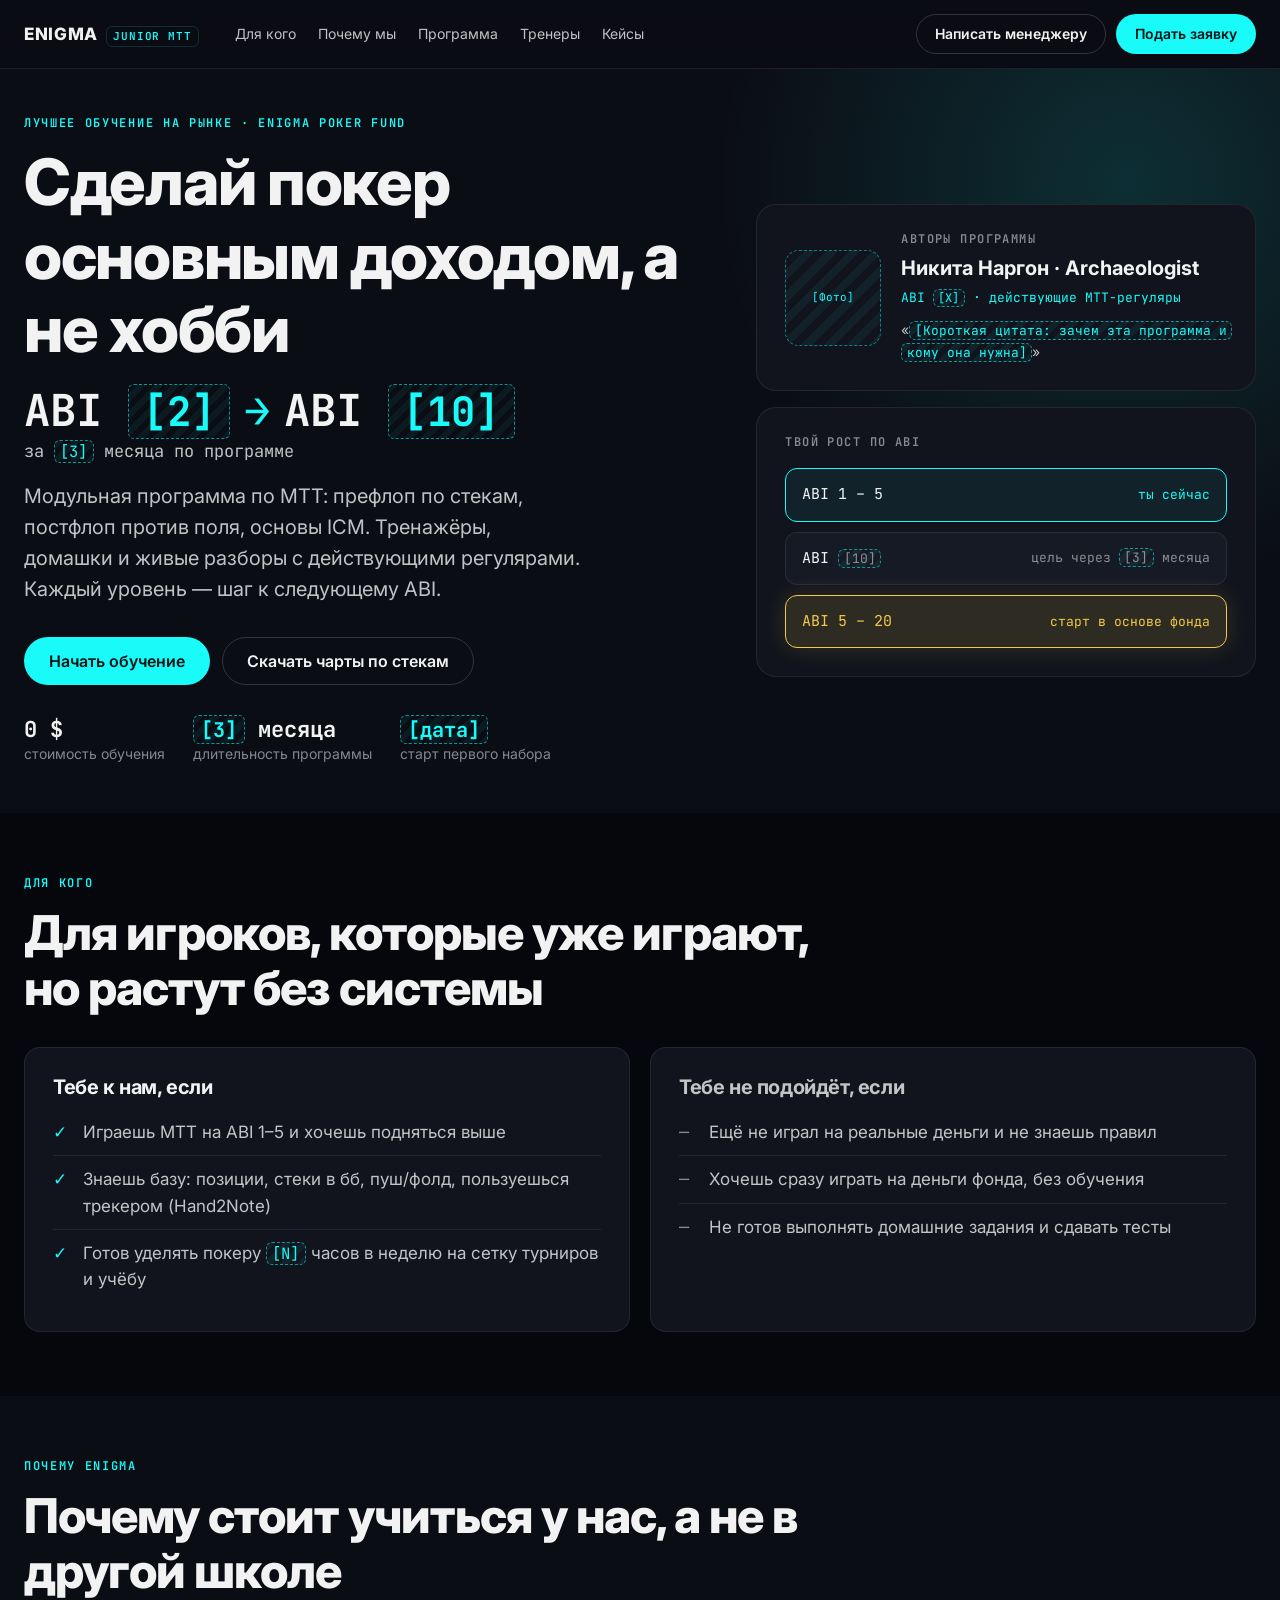
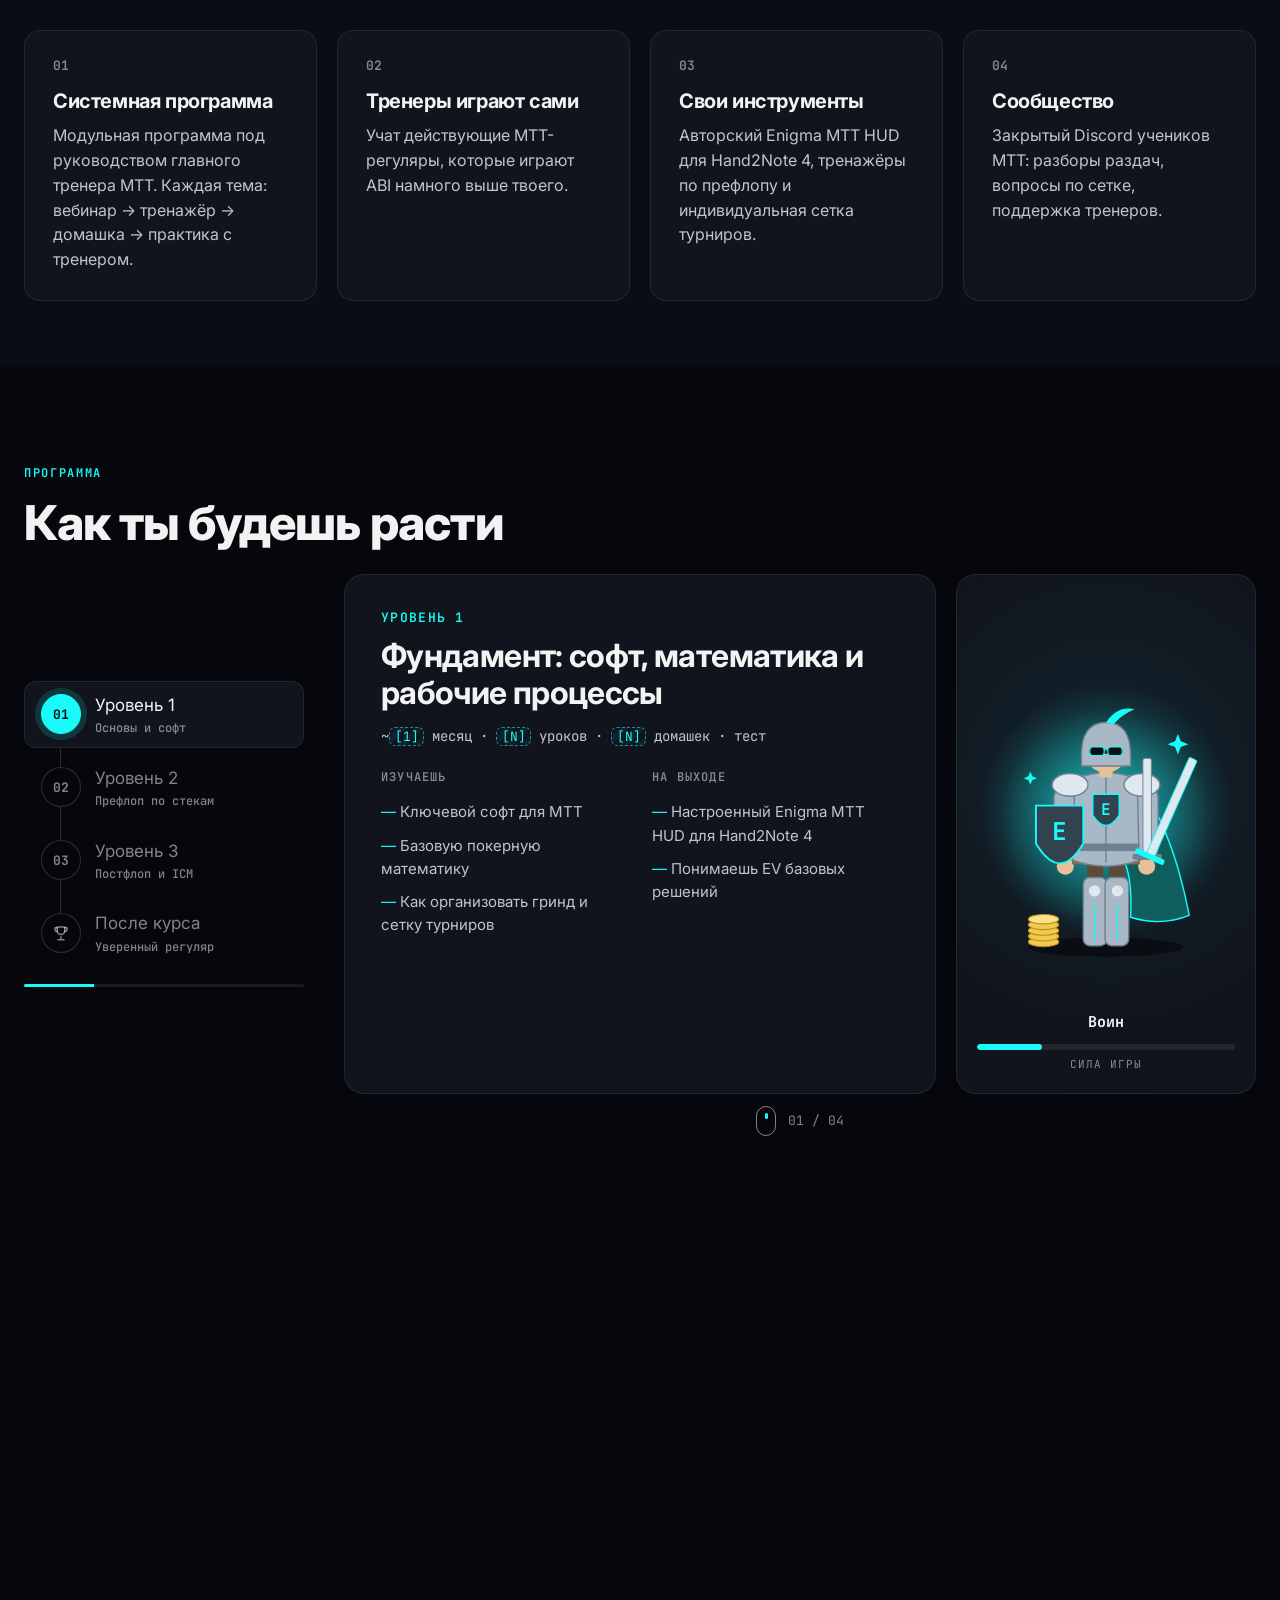
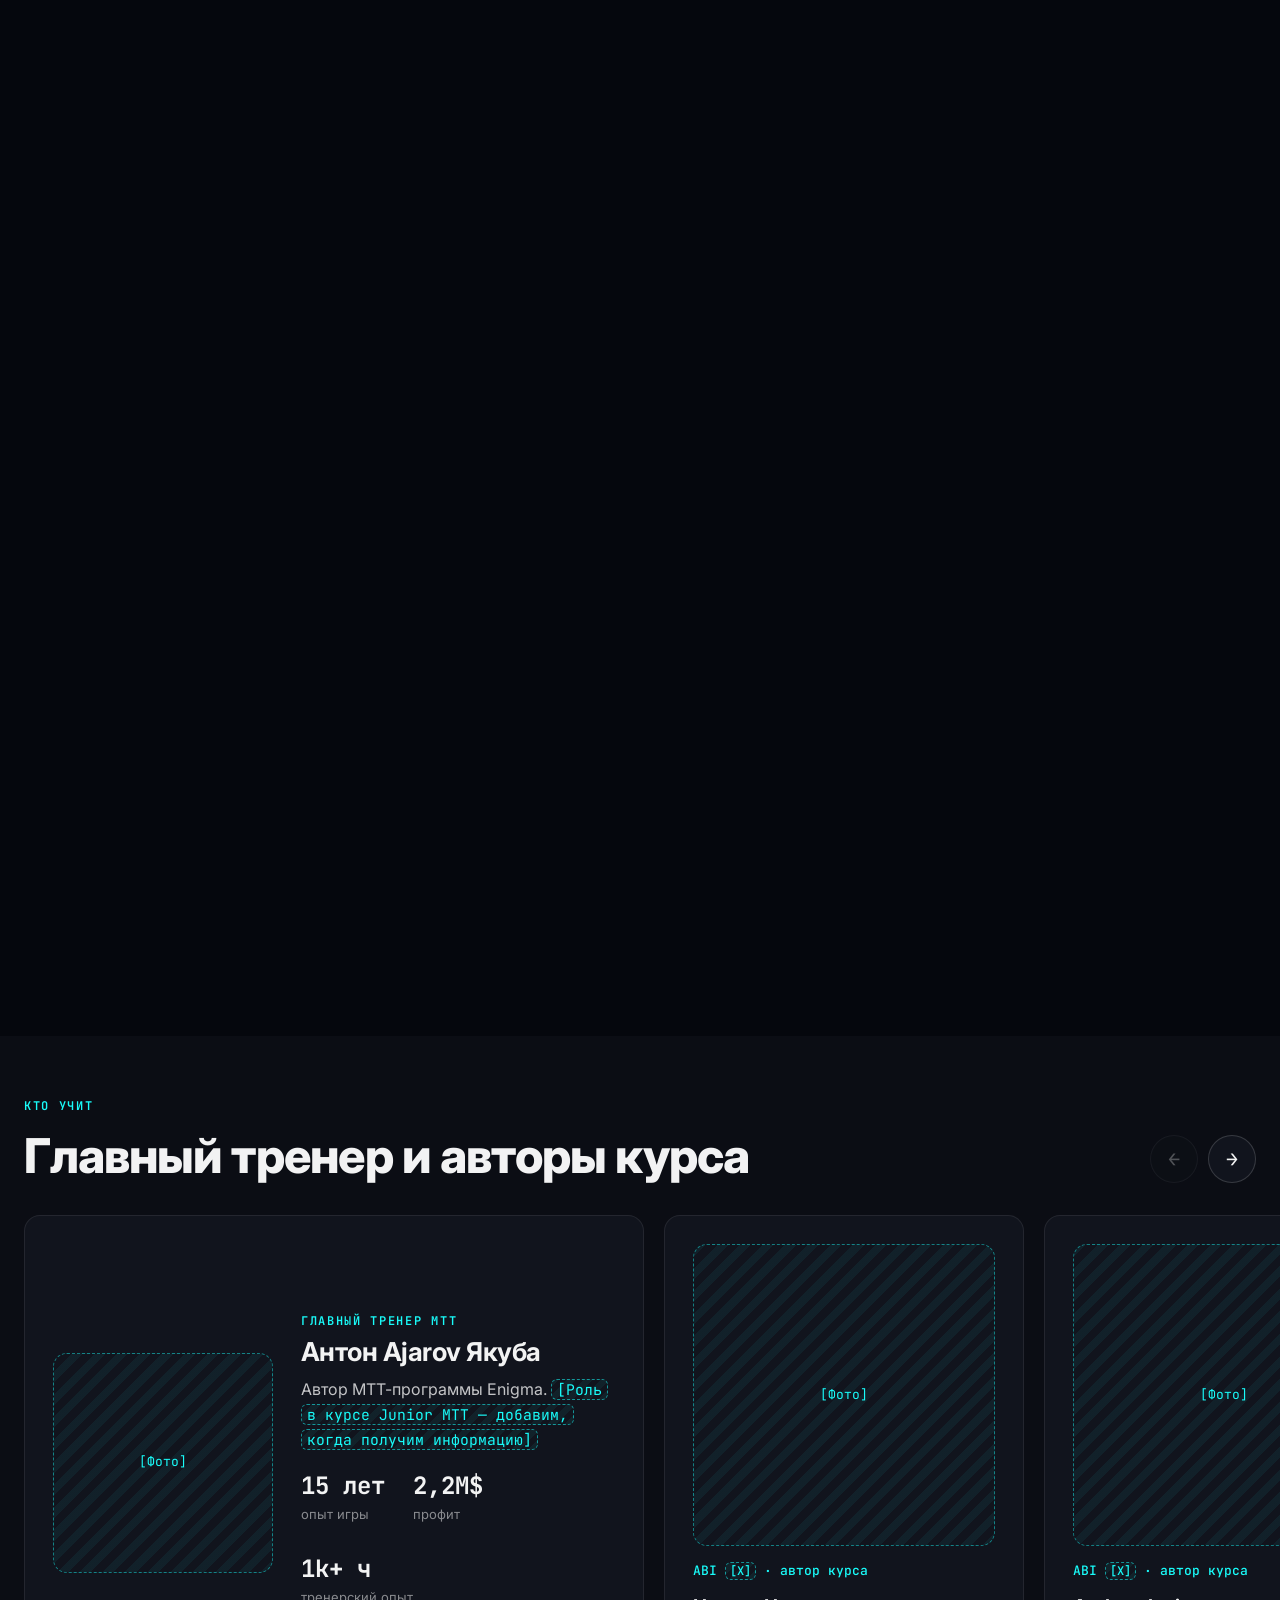
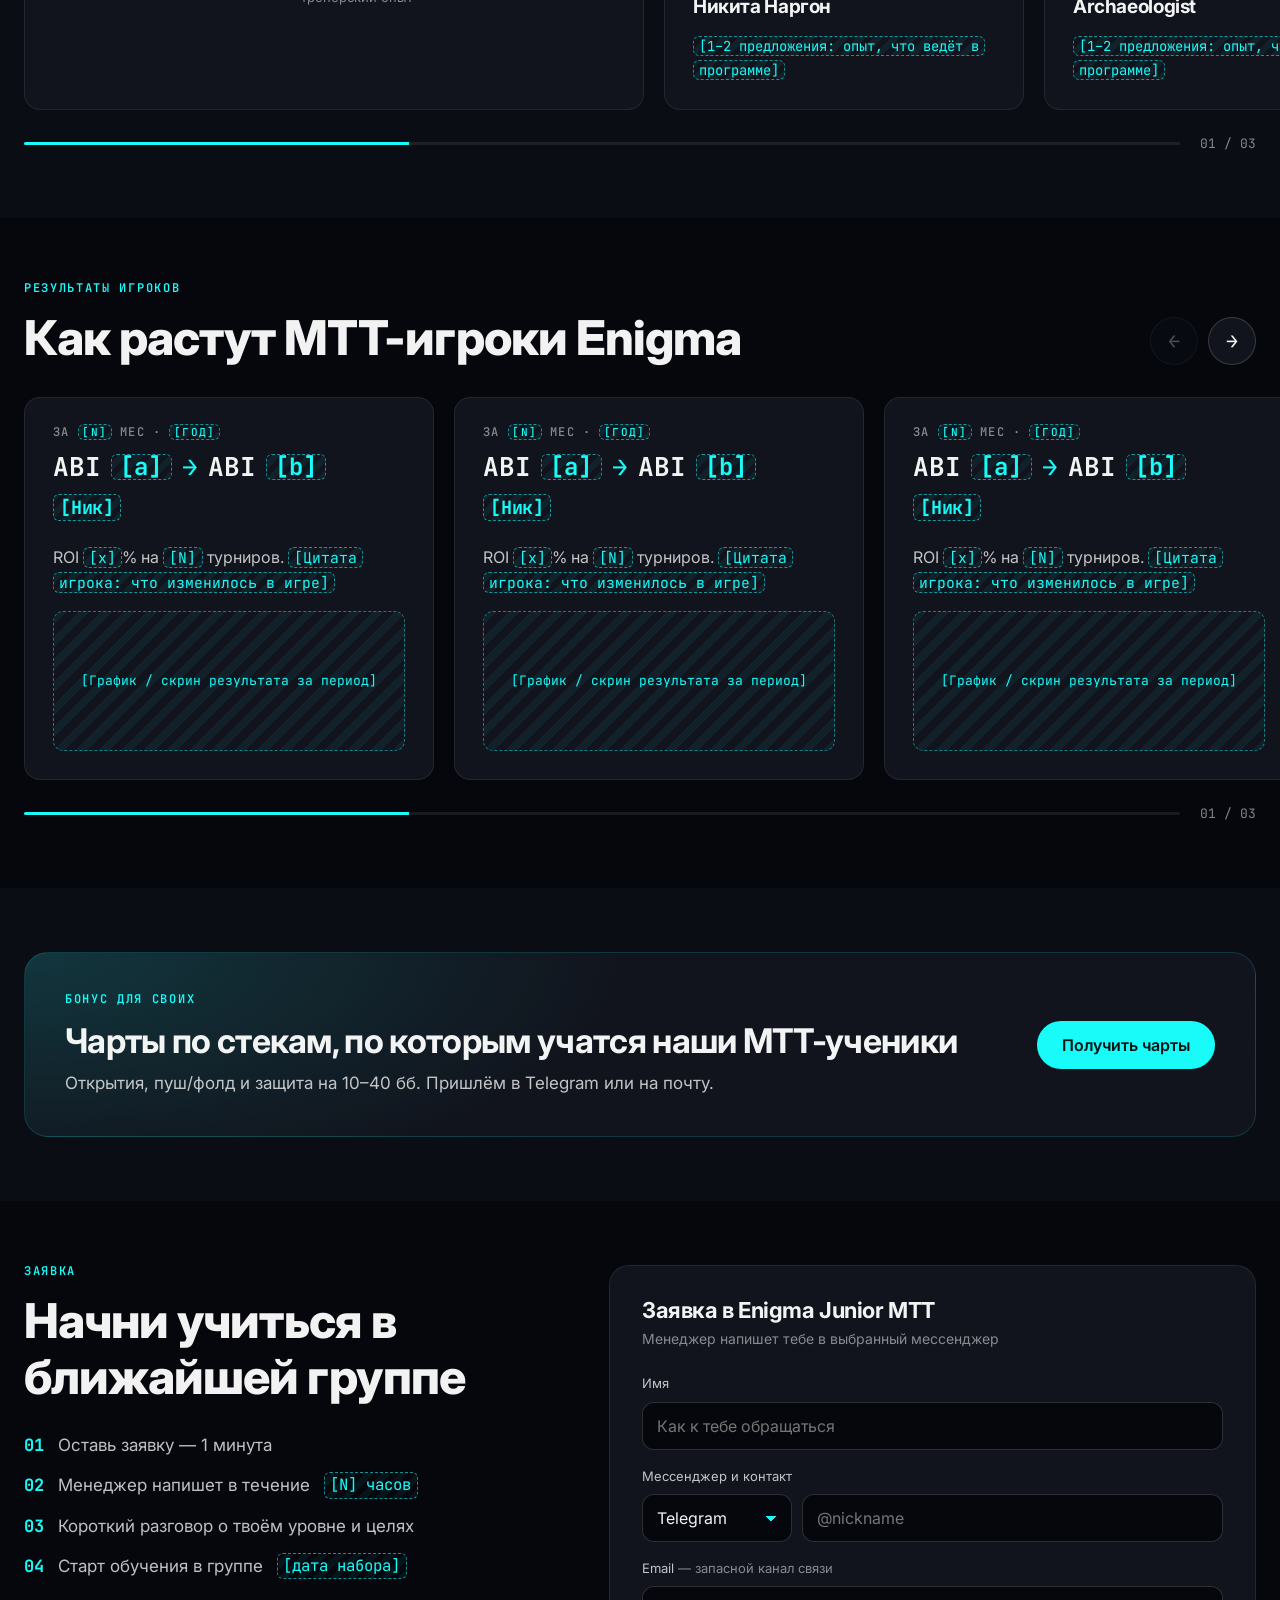
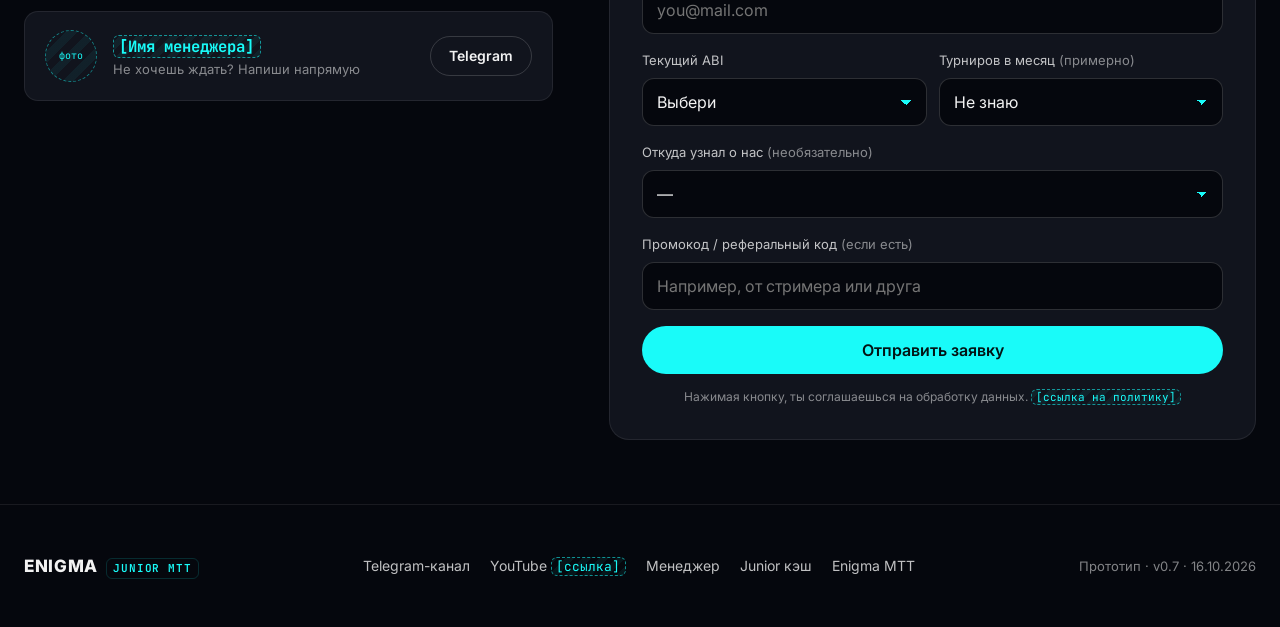
==== commit 3ef29d1e: "Prototype v0.7: MTT without $ next to ABI, Ajarov role placeholder Co-Authored-By: Claude Opus 5.5 <" ====
--- a/mtt/index.html
+++ b/mtt/index.html
@@ -8,7 +8,7 @@
   <link rel="preconnect" href="https://fonts.googleapis.com">
   <link rel="preconnect" href="https://fonts.gstatic.com" crossorigin>
   <link href="https://fonts.googleapis.com/css2?family=Inter:wght@400;500;600;700;800&family=JetBrains+Mono:wght@400;500;600;700&display=swap" rel="stylesheet">
-  <link rel="stylesheet" href="../styles.css?v=0.6">
+  <link rel="stylesheet" href="../styles.css?v=0.7">
 </head>
 <body data-discipline="mtt">
 
@@ -39,9 +39,9 @@
           <div class="eyebrow">Лучшее обучение на рынке · Enigma Poker Fund</div>
           <h1>Сделай покер основным доходом, а не хобби</h1>
           <div class="hero-route">
-            <span>ABI $<span class="ph">[2]</span></span>
+            <span>ABI <span class="ph">[2]</span></span>
             <span class="arrow">→</span>
-            <span>ABI $<span class="ph">[10]</span></span>
+            <span>ABI <span class="ph">[10]</span></span>
           </div>
           <div class="muted mono">за <span class="ph">[3]</span> месяца по программе</div>
           <p class="hero-sub">Модульная программа по МТТ: префлоп по стекам, постфлоп против поля, основы ICM. Тренажёры, домашки и живые разборы с действующими регулярами. Каждый уровень — шаг к следующему ABI.</p>
@@ -68,9 +68,9 @@
           <div class="hero-card">
             <div class="hero-card-title">Твой рост по ABI</div>
             <ul class="ladder">
-              <li class="on"><span>ABI $1 – $5</span><span>ты сейчас</span></li>
-              <li><span>ABI $<span class="ph">[10]</span></span><span>цель через <span class="ph">[3]</span> месяца</span></li>
-              <li class="gold"><span>ABI $5 – $20</span><span>старт в основе фонда</span></li>
+              <li class="on"><span>ABI 1 – 5</span><span>ты сейчас</span></li>
+              <li><span>ABI <span class="ph">[10]</span></span><span>цель через <span class="ph">[3]</span> месяца</span></li>
+              <li class="gold"><span>ABI 5 – 20</span><span>старт в основе фонда</span></li>
             </ul>
           </div>
         </div>
@@ -86,7 +86,7 @@
           <div class="card reveal">
             <h3>Тебе к нам, если</h3>
             <ul class="fit-list">
-              <li><span class="mark">✓</span><span>Играешь МТТ на ABI $1–5 и хочешь подняться выше</span></li>
+              <li><span class="mark">✓</span><span>Играешь МТТ на ABI 1–5 и хочешь подняться выше</span></li>
               <li><span class="mark">✓</span><span>Знаешь базу: позиции, стеки в бб, пуш/фолд, пользуешься трекером (Hand2Note)</span></li>
               <li><span class="mark">✓</span><span>Готов уделять покеру <span class="ph">[N]</span> часов в неделю на сетку турниров и учёбу</span></li>
             </ul>
@@ -185,10 +185,10 @@
                 <article class="scene-panel">
                   <div class="when">После курса</div>
                   <h3>Подтверждаешь навыки и поднимаешь ABI</h3>
-                  <div class="path-meta mono">Стабильный плюс на ABI $<span class="ph">[10]</span></div>
+                  <div class="path-meta mono">Стабильный плюс на ABI <span class="ph">[10]</span></div>
                   <div class="path-cols">
                     <div><h4>Что дальше</h4><ul><li>Созвонишься с главным тренером МТТ, чтобы подтвердить знания и навыки</li><li>Поговоришь с ментором: синхронизируете стратегию роста и ожидания</li></ul></div>
-                    <div><h4>Результат</h4><ul><li>Если успешно прошёл программу — получишь приглашение в основной состав фонда на ABI $5–$20</li></ul></div>
+                    <div><h4>Результат</h4><ul><li>Если успешно прошёл программу — получишь приглашение в основной состав фонда на ABI 5–20</li></ul></div>
                   </div>
                 </article>
               </div>
@@ -358,7 +358,7 @@
               <div>
                 <div class="eyebrow" style="margin-bottom:10px">Главный тренер МТТ</div>
                 <h3 style="font-size:26px">Антон Ajarov Якуба</h3>
-                <p class="muted" style="margin-top:10px">Автор МТТ-программы Enigma. Курирует курс Junior MTT и проводит финальный созвон с выпускниками.</p>
+                <p class="muted" style="margin-top:10px">Автор МТТ-программы Enigma. <span class="ph">[Роль в курсе Junior MTT — добавим, когда получим информацию]</span></p>
                 <div class="stats">
                   <div><b>15 лет</b><span>опыт игры</span></div>
                   <div><b>2,2M$</b><span>профит</span></div>
@@ -402,21 +402,21 @@
         <div class="carousel-track" data-carousel-track>
             <div class="card case">
               <div class="case-tag">За <span class="ph">[N]</span> мес · <span class="ph">[год]</span></div>
-              <div class="case-route">ABI $<span class="ph">[a]</span><span class="arrow">→</span>ABI $<span class="ph">[b]</span></div>
+              <div class="case-route">ABI <span class="ph">[a]</span><span class="arrow">→</span>ABI <span class="ph">[b]</span></div>
               <h3><span class="ph">[Ник]</span></h3>
               <p>ROI <span class="ph">[x]</span>% на <span class="ph">[N]</span> турниров. <span class="ph">[Цитата игрока: что изменилось в игре]</span></p>
               <div class="ph-block">[График / скрин результата за период]</div>
             </div>
             <div class="card case">
               <div class="case-tag">За <span class="ph">[N]</span> мес · <span class="ph">[год]</span></div>
-              <div class="case-route">ABI $<span class="ph">[a]</span><span class="arrow">→</span>ABI $<span class="ph">[b]</span></div>
+              <div class="case-route">ABI <span class="ph">[a]</span><span class="arrow">→</span>ABI <span class="ph">[b]</span></div>
               <h3><span class="ph">[Ник]</span></h3>
               <p>ROI <span class="ph">[x]</span>% на <span class="ph">[N]</span> турниров. <span class="ph">[Цитата игрока: что изменилось в игре]</span></p>
               <div class="ph-block">[График / скрин результата за период]</div>
             </div>
             <div class="card case">
               <div class="case-tag">За <span class="ph">[N]</span> мес · <span class="ph">[год]</span></div>
-              <div class="case-route">ABI $<span class="ph">[a]</span><span class="arrow">→</span>ABI $<span class="ph">[b]</span></div>
+              <div class="case-route">ABI <span class="ph">[a]</span><span class="arrow">→</span>ABI <span class="ph">[b]</span></div>
               <h3><span class="ph">[Ник]</span></h3>
               <p>ROI <span class="ph">[x]</span>% на <span class="ph">[N]</span> турниров. <span class="ph">[Цитата игрока: что изменилось в игре]</span></p>
               <div class="ph-block">[График / скрин результата за период]</div>
@@ -480,7 +480,7 @@
         <a href="../">Junior кэш</a>
         <a href="https://enigmamtt.pro" target="_blank" rel="noopener">Enigma MTT</a>
       </div>
-      <small>Прототип · v0.6 · 16.10.2026</small>
+      <small>Прототип · v0.7 · 16.10.2026</small>
     </div>
   </footer>
 
@@ -492,6 +492,6 @@
     <div class="form" data-apply-form data-in-modal></div>
   </div>
 
-  <script src="../main.js?v=0.6"></script>
+  <script src="../main.js?v=0.7"></script>
 </body>
 </html>
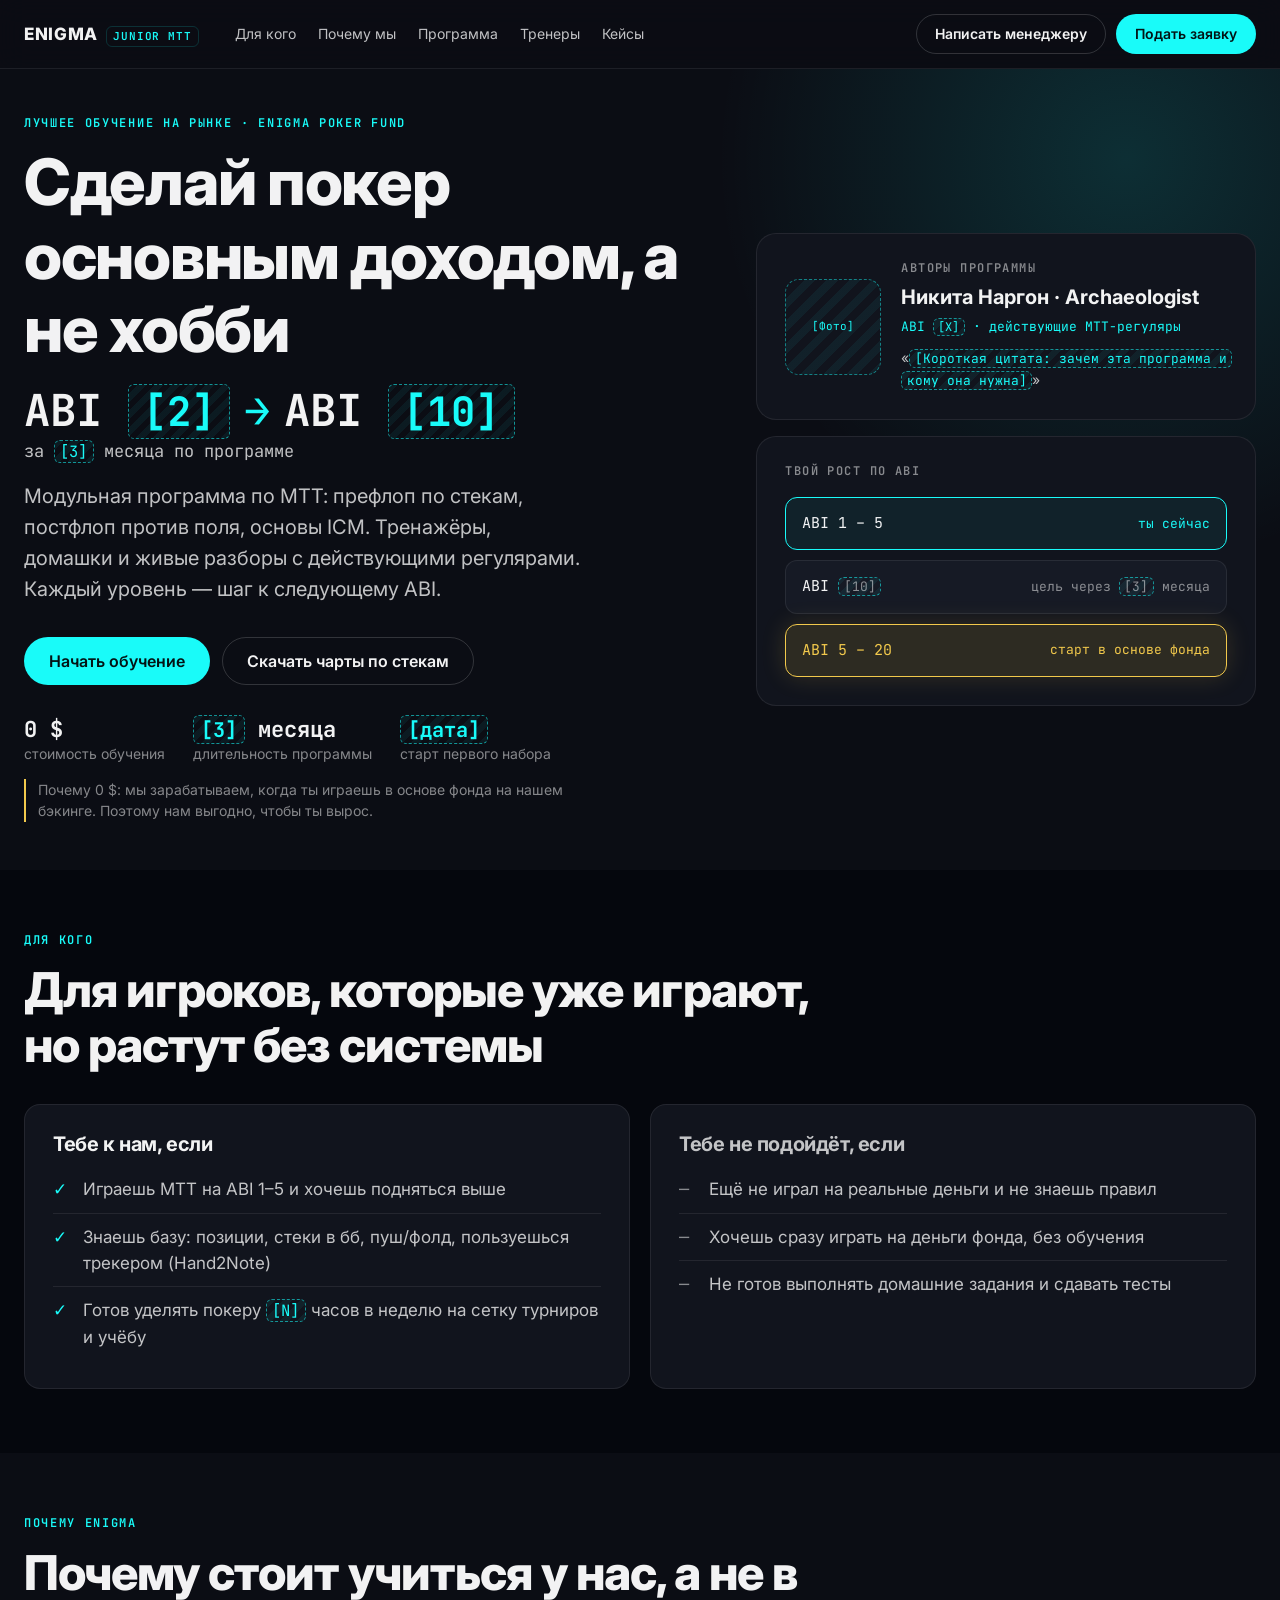
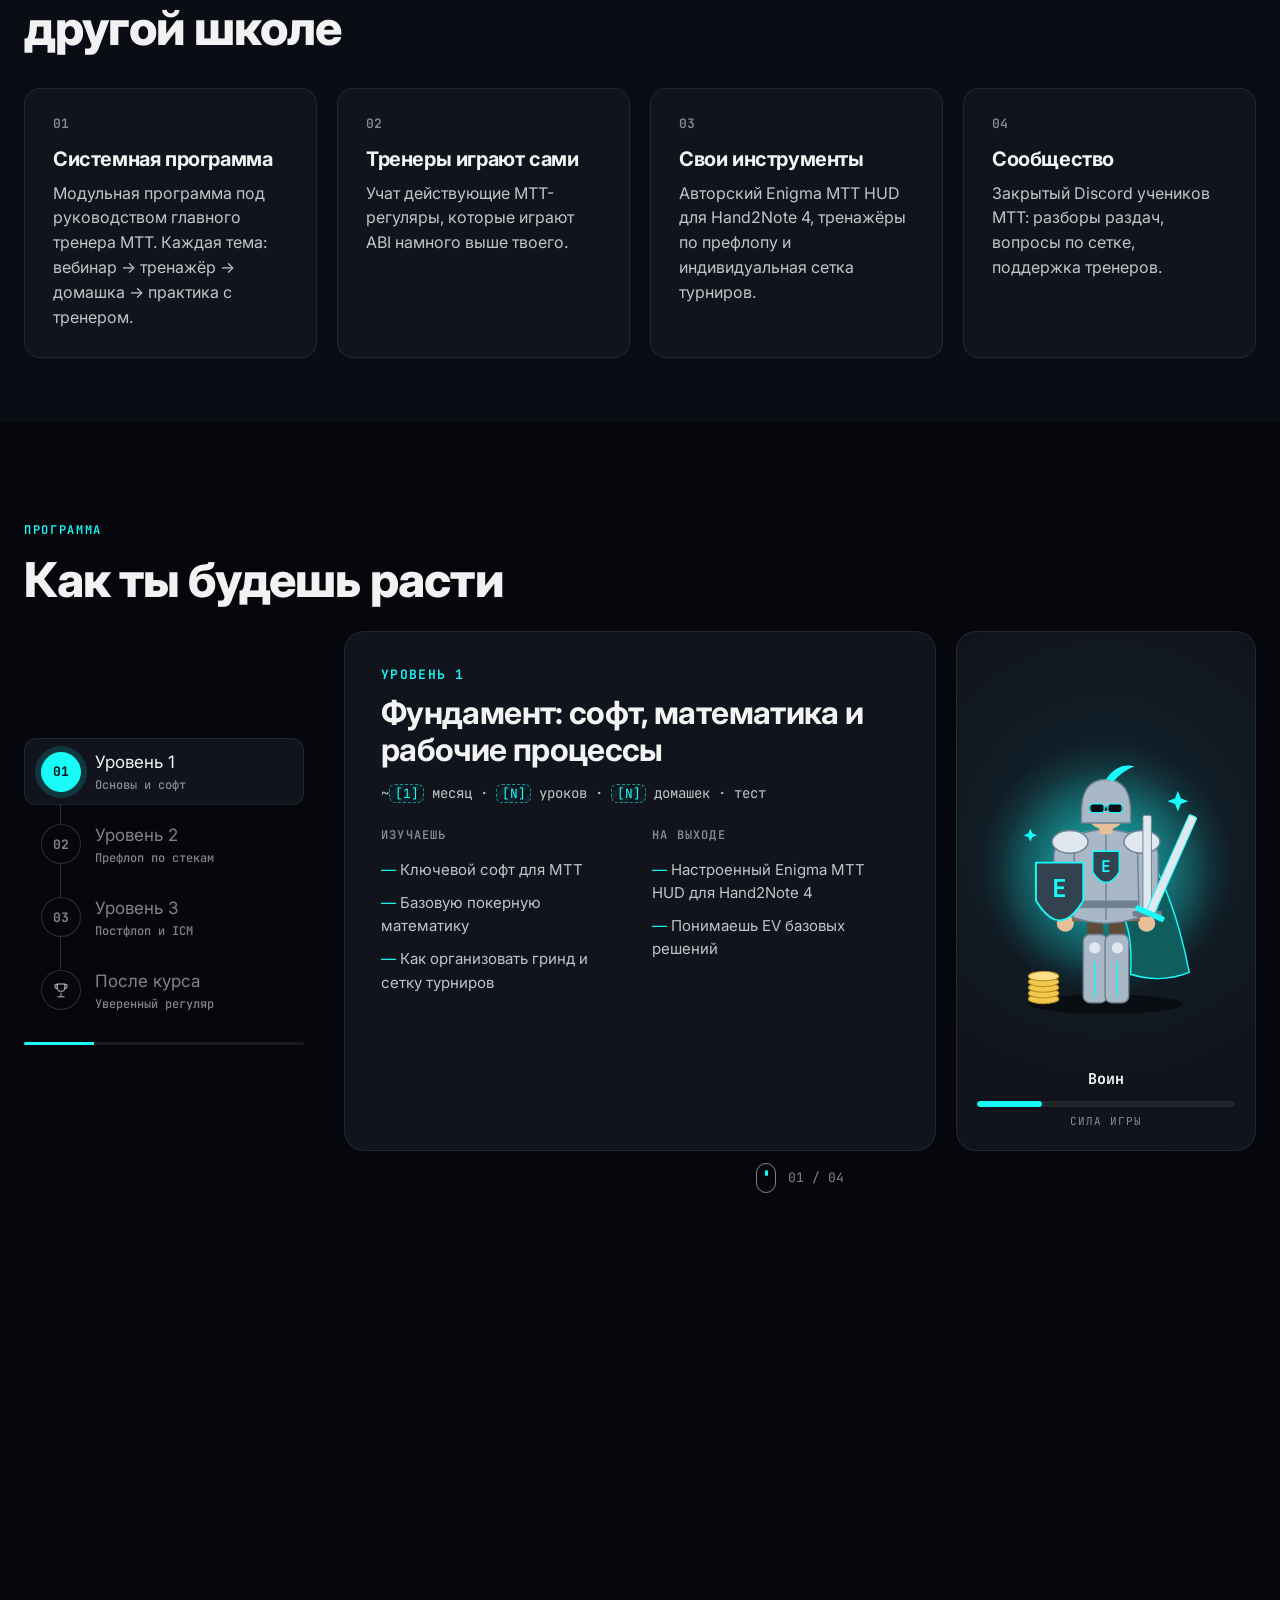
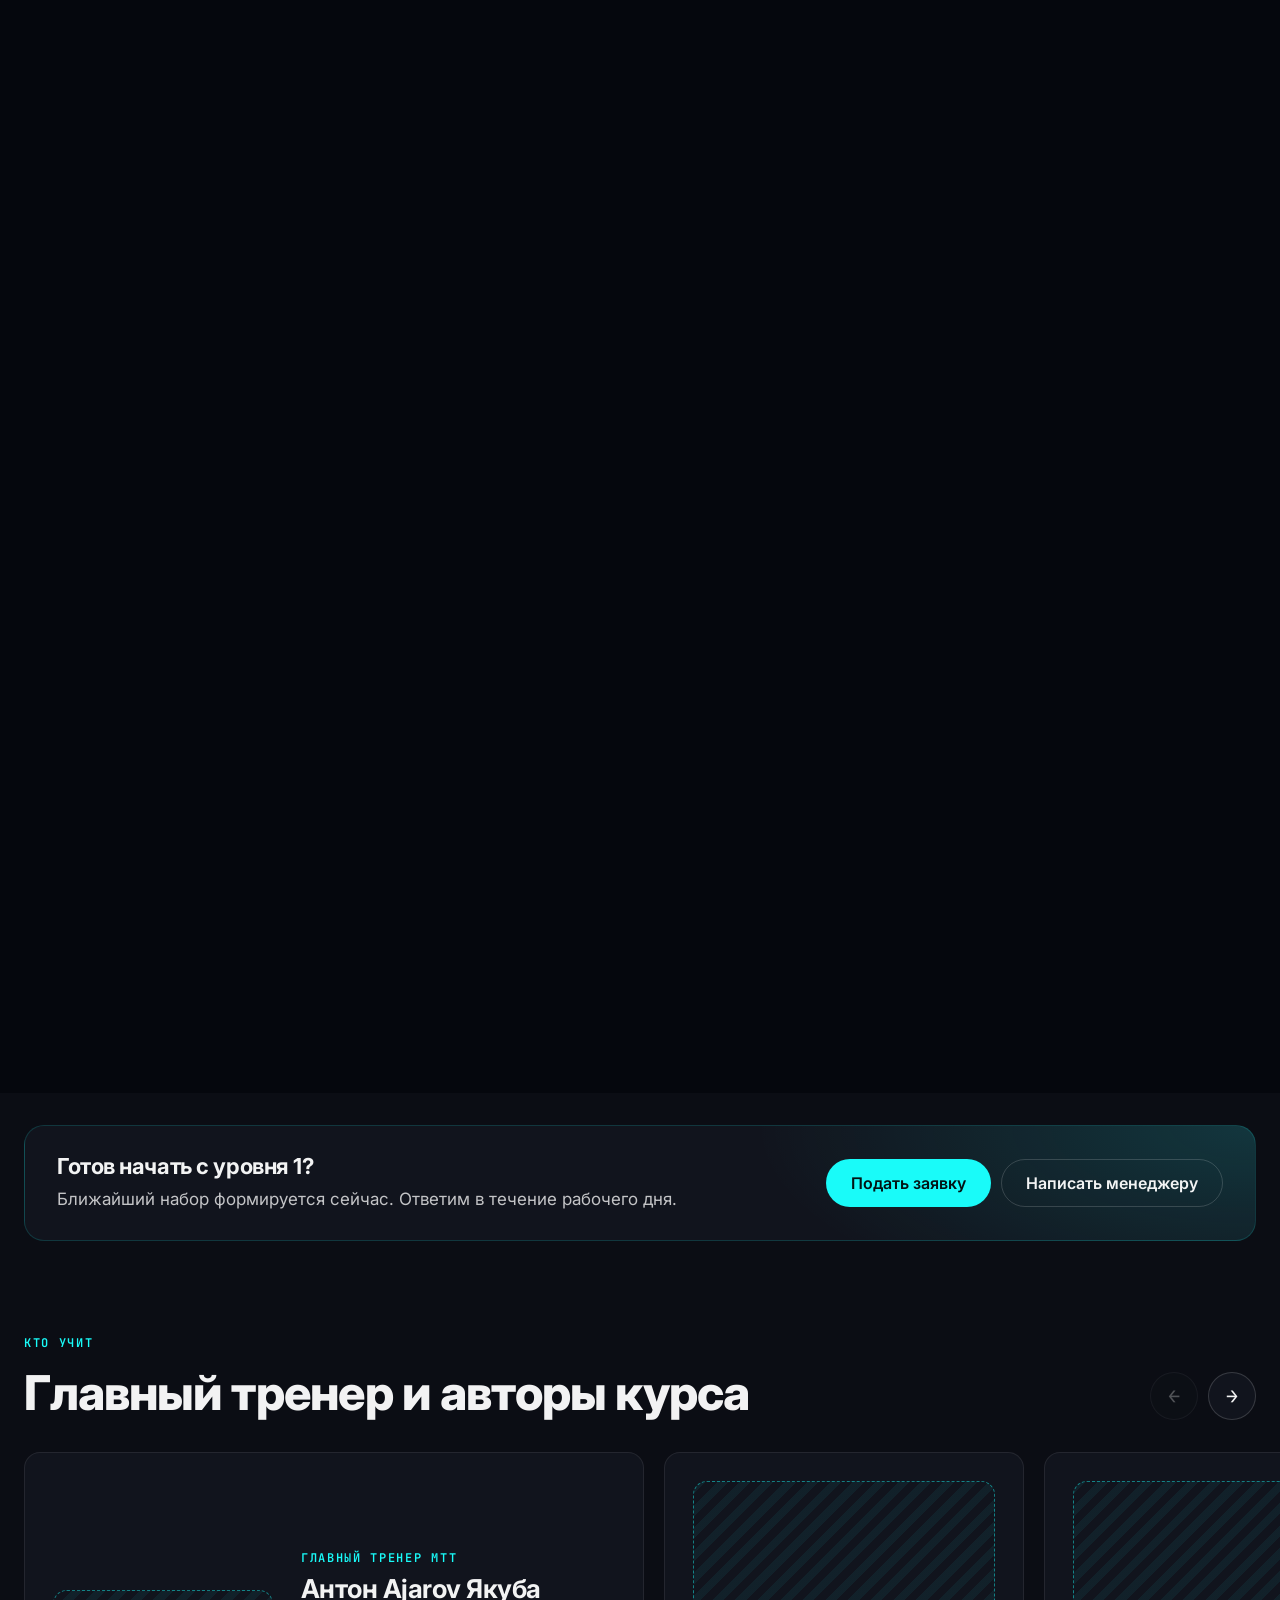
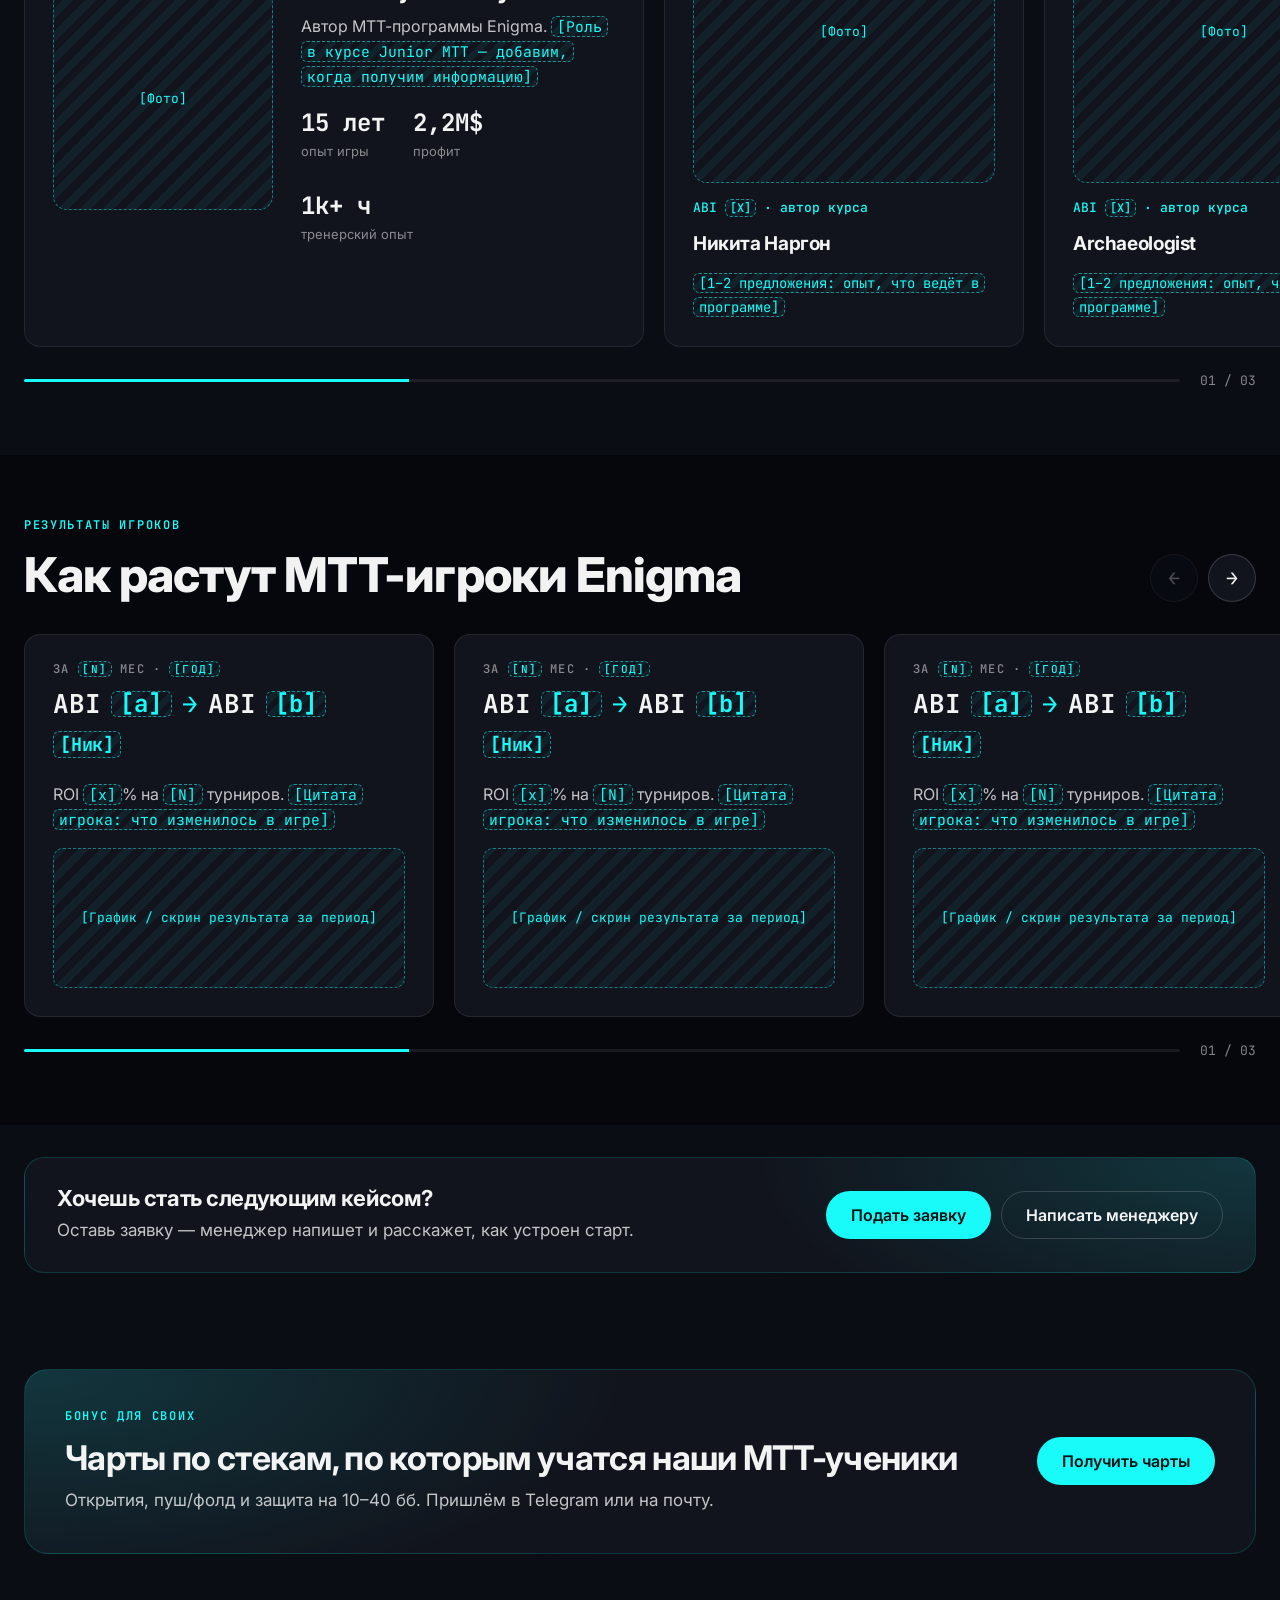
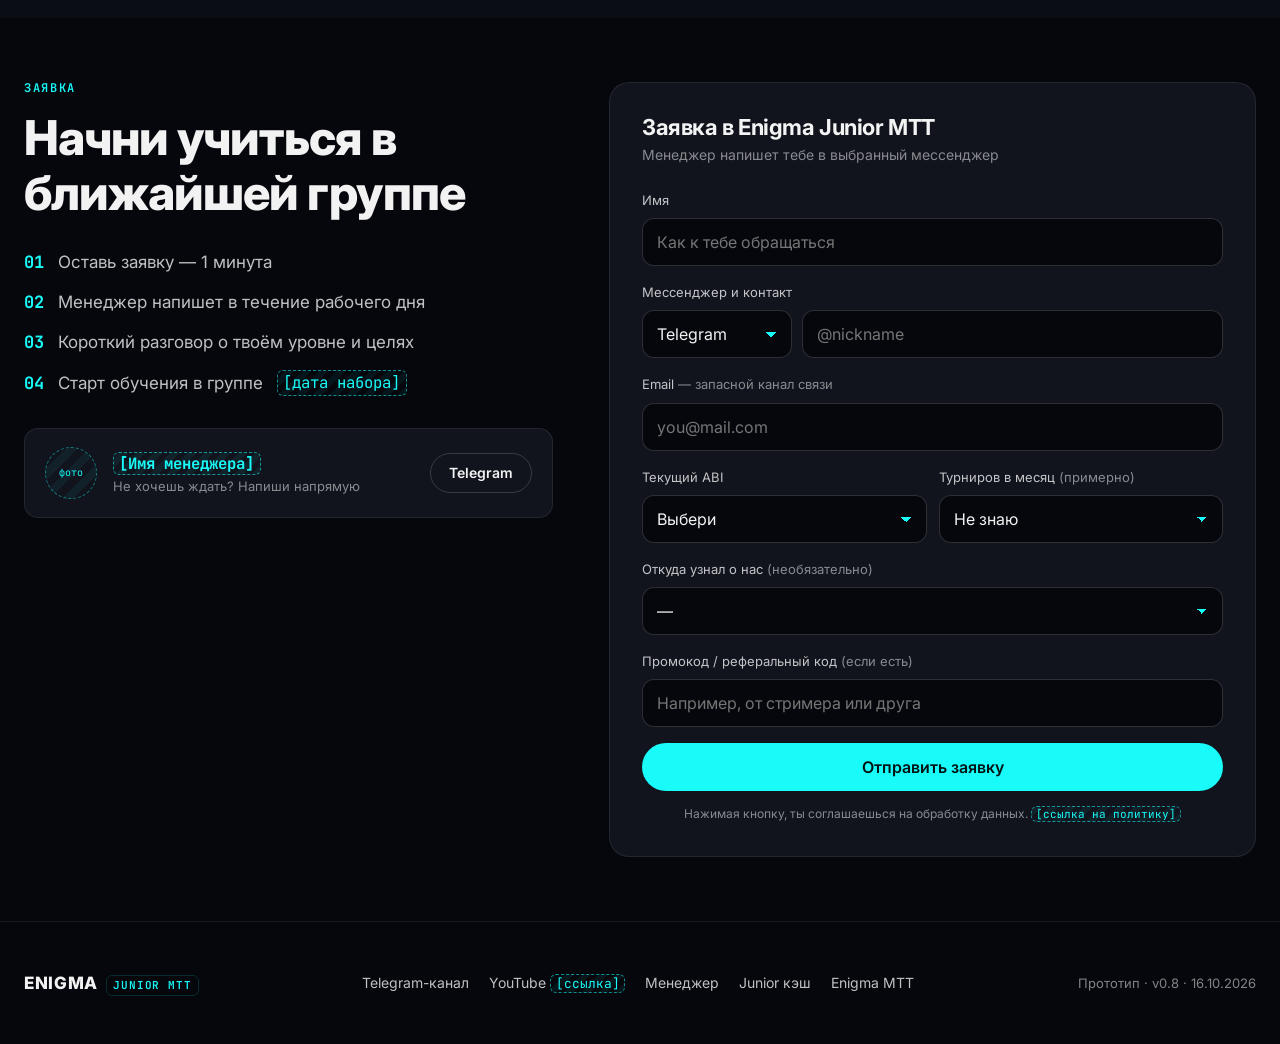
==== commit ed3a13a2: "Prototype v0.8: why-free note, inline CTAs, response within working day Co-Authored-By: Claude Opus " ====
--- a/mtt/index.html
+++ b/mtt/index.html
@@ -8,7 +8,7 @@
   <link rel="preconnect" href="https://fonts.googleapis.com">
   <link rel="preconnect" href="https://fonts.gstatic.com" crossorigin>
   <link href="https://fonts.googleapis.com/css2?family=Inter:wght@400;500;600;700;800&family=JetBrains+Mono:wght@400;500;600;700&display=swap" rel="stylesheet">
-  <link rel="stylesheet" href="../styles.css?v=0.7">
+  <link rel="stylesheet" href="../styles.css?v=0.8">
 </head>
 <body data-discipline="mtt">
 
@@ -54,6 +54,7 @@
             <div><b><span class="ph">[3]</span> месяца</b>длительность программы</div>
             <div><b><span class="ph">[дата]</span></b>старт первого набора</div>
           </div>
+          <p class="free-note">Почему 0 $: мы зарабатываем, когда ты играешь в основе фонда на нашем бэкинге. Поэтому нам выгодно, чтобы ты вырос.</p>
         </div>
         <div class="hero-side reveal">
           <div class="hero-card hero-author">
@@ -339,6 +340,22 @@
       </div>
     </section>
 
+    <!-- Inline CTA -->
+    <section class="cta-section">
+      <div class="wrap">
+        <div class="cta-strip reveal">
+          <div>
+            <h3>Готов начать с уровня 1?</h3>
+            <p class="muted">Ближайший набор формируется сейчас. Ответим в течение рабочего дня.</p>
+          </div>
+          <div class="cta-strip-btns">
+            <button class="btn btn-primary" data-open-apply>Подать заявку</button>
+            <a class="btn btn-ghost" href="#" data-manager>Написать менеджеру</a>
+          </div>
+        </div>
+      </div>
+    </section>
+
     <!-- Head coach & course authors: arrow carousel -->
     <section id="coaches">
       <div class="wrap" data-carousel>
@@ -429,6 +446,22 @@
       </div>
     </section>
 
+    <!-- Inline CTA -->
+    <section class="cta-section">
+      <div class="wrap">
+        <div class="cta-strip reveal">
+          <div>
+            <h3>Хочешь стать следующим кейсом?</h3>
+            <p class="muted">Оставь заявку — менеджер напишет и расскажет, как устроен старт.</p>
+          </div>
+          <div class="cta-strip-btns">
+            <button class="btn btn-primary" data-open-apply>Подать заявку</button>
+            <a class="btn btn-ghost" href="#" data-manager>Написать менеджеру</a>
+          </div>
+        </div>
+      </div>
+    </section>
+
     <!-- Lead magnet banner -->
     <section>
       <div class="wrap">
@@ -451,7 +484,7 @@
           <h2 class="section-title">Начни учиться в ближайшей группе</h2>
           <ul class="apply-points">
             <li><b>01</b>Оставь заявку — 1 минута</li>
-            <li><b>02</b>Менеджер напишет в течение <span class="ph">[N] часов</span></li>
+            <li><b>02</b>Менеджер напишет в течение рабочего дня</li>
             <li><b>03</b>Короткий разговор о твоём уровне и целях</li>
             <li><b>04</b>Старт обучения в группе <span class="ph">[дата набора]</span></li>
           </ul>
@@ -480,7 +513,7 @@
         <a href="../">Junior кэш</a>
         <a href="https://enigmamtt.pro" target="_blank" rel="noopener">Enigma MTT</a>
       </div>
-      <small>Прототип · v0.7 · 16.10.2026</small>
+      <small>Прототип · v0.8 · 16.10.2026</small>
     </div>
   </footer>
 
@@ -492,6 +525,6 @@
     <div class="form" data-apply-form data-in-modal></div>
   </div>
 
-  <script src="../main.js?v=0.7"></script>
+  <script src="../main.js?v=0.8"></script>
 </body>
 </html>
--- a/styles.css
+++ b/styles.css
@@ -1,5 +1,7 @@
 /**
- * Enigma Junior — prototype styles - VERSION 0.5
+ * Enigma Junior — prototype styles - VERSION 0.8
+ *
+ * v0.8 - «Почему 0 $» note, inline CTA strips
  *
  * v0.5 - Rudolf feedback: gold instead of red for fund step
  *
@@ -224,6 +226,24 @@
 .ladder li.on span:last-child { color: var(--accent); }
 .ladder li.gold { border-color: var(--gold); background: var(--gold-soft); color: var(--gold); box-shadow: 0 0 24px rgba(242, 201, 76, .16); }
 .ladder li.gold span:last-child { color: var(--gold); }
+
+.free-note { margin-top: 14px; max-width: 560px; font-size: 14px; color: var(--text-3); border-left: 2px solid var(--gold); padding-left: 12px; }
+
+/* Inline CTA strip */
+.cta-section { padding: 0; margin: 32px 0; }
+.cta-strip {
+  display: flex;
+  align-items: center;
+  justify-content: space-between;
+  gap: 24px;
+  flex-wrap: wrap;
+  padding: 28px 32px;
+  border-radius: 20px;
+  border: 1px solid var(--accent-soft);
+  background: radial-gradient(500px 200px at 100% 0%, var(--accent-soft), transparent), var(--bg-card);
+}
+.cta-strip h3 { font-size: 22px; margin-bottom: 6px; }
+.cta-strip-btns { display: flex; gap: 10px; flex-wrap: wrap; }
 
 /* Fit block */
 .fit-grid { display: grid; grid-template-columns: 1fr 1fr; gap: 20px; margin-top: 32px; }
@@ -673,5 +693,7 @@
   .hero-author { grid-template-columns: 72px 1fr; gap: 14px; }
   .avatar-lg { width: 72px; height: 72px; }
   .mobile-cta { display: block; }
+  .cta-strip { padding: 22px 20px; }
+  .cta-strip-btns, .cta-strip-btns .btn { width: 100%; }
   .hero-facts { gap: 20px; }
 }
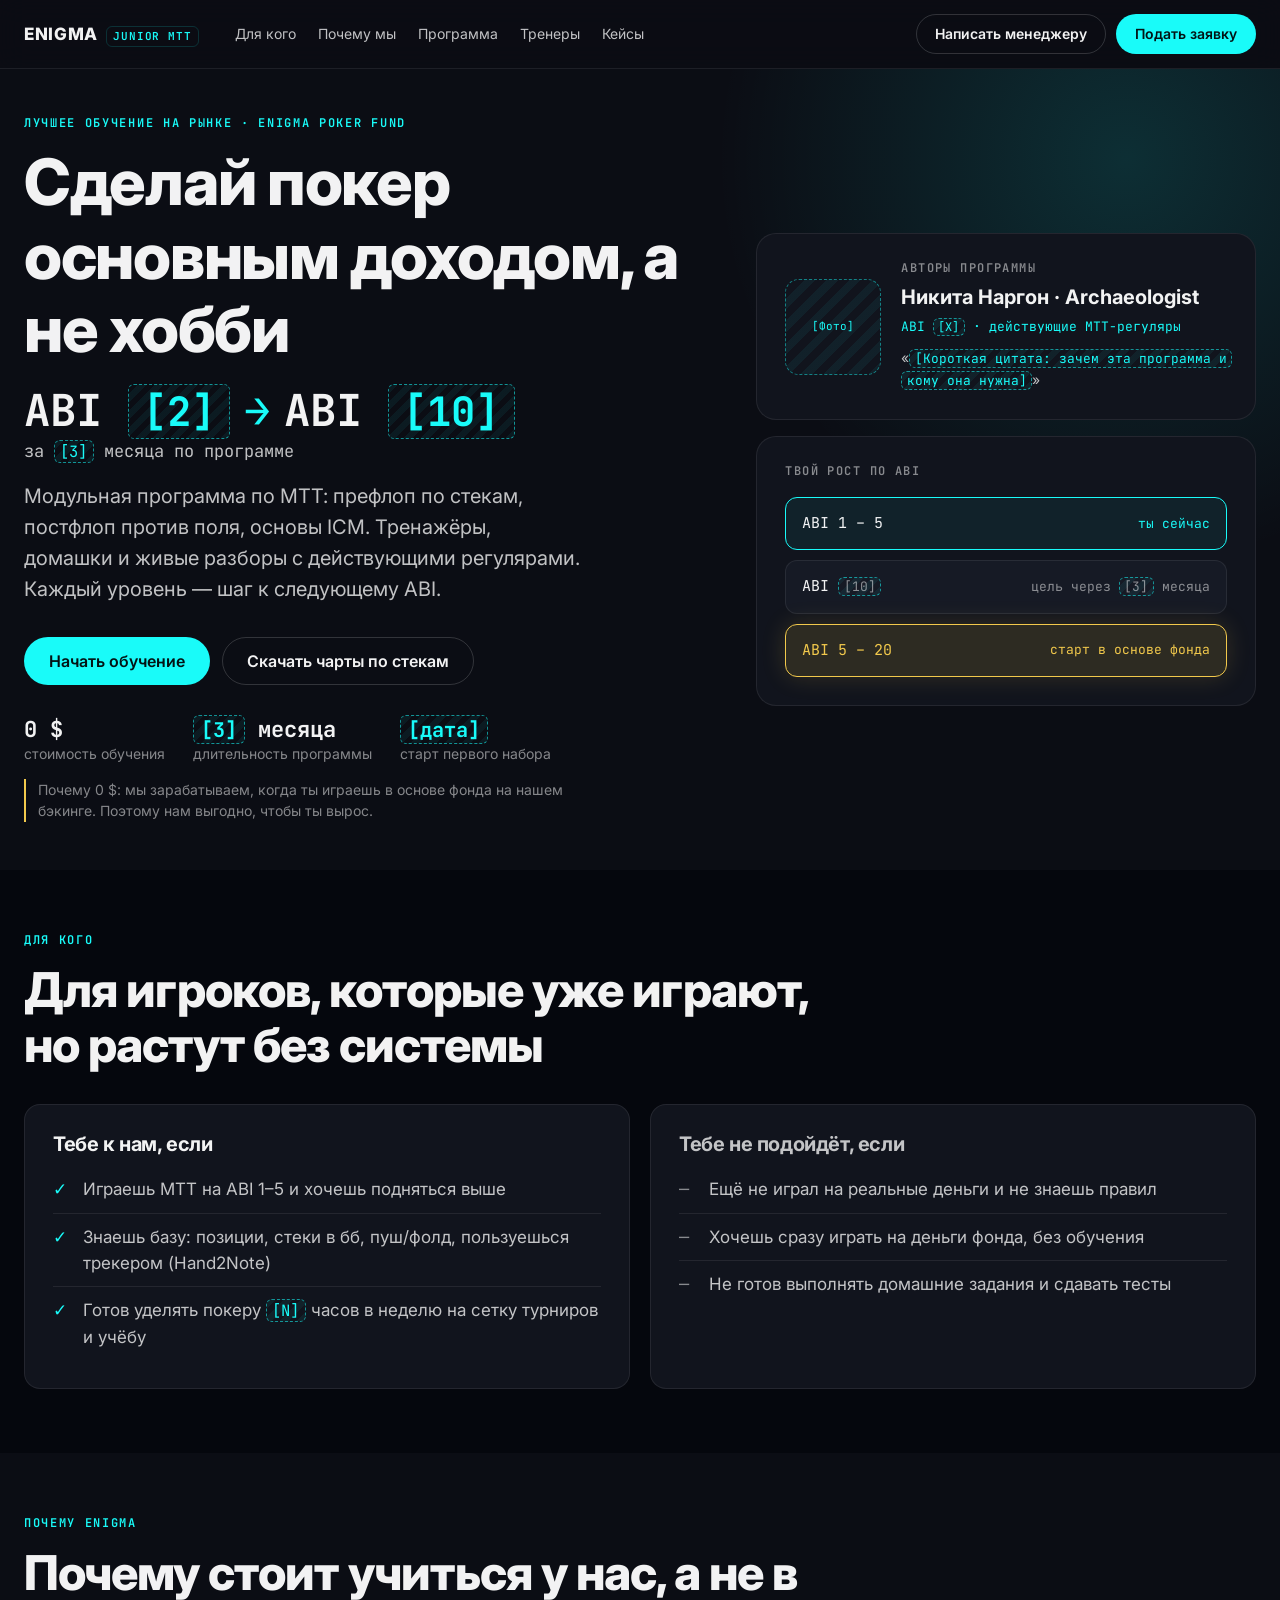
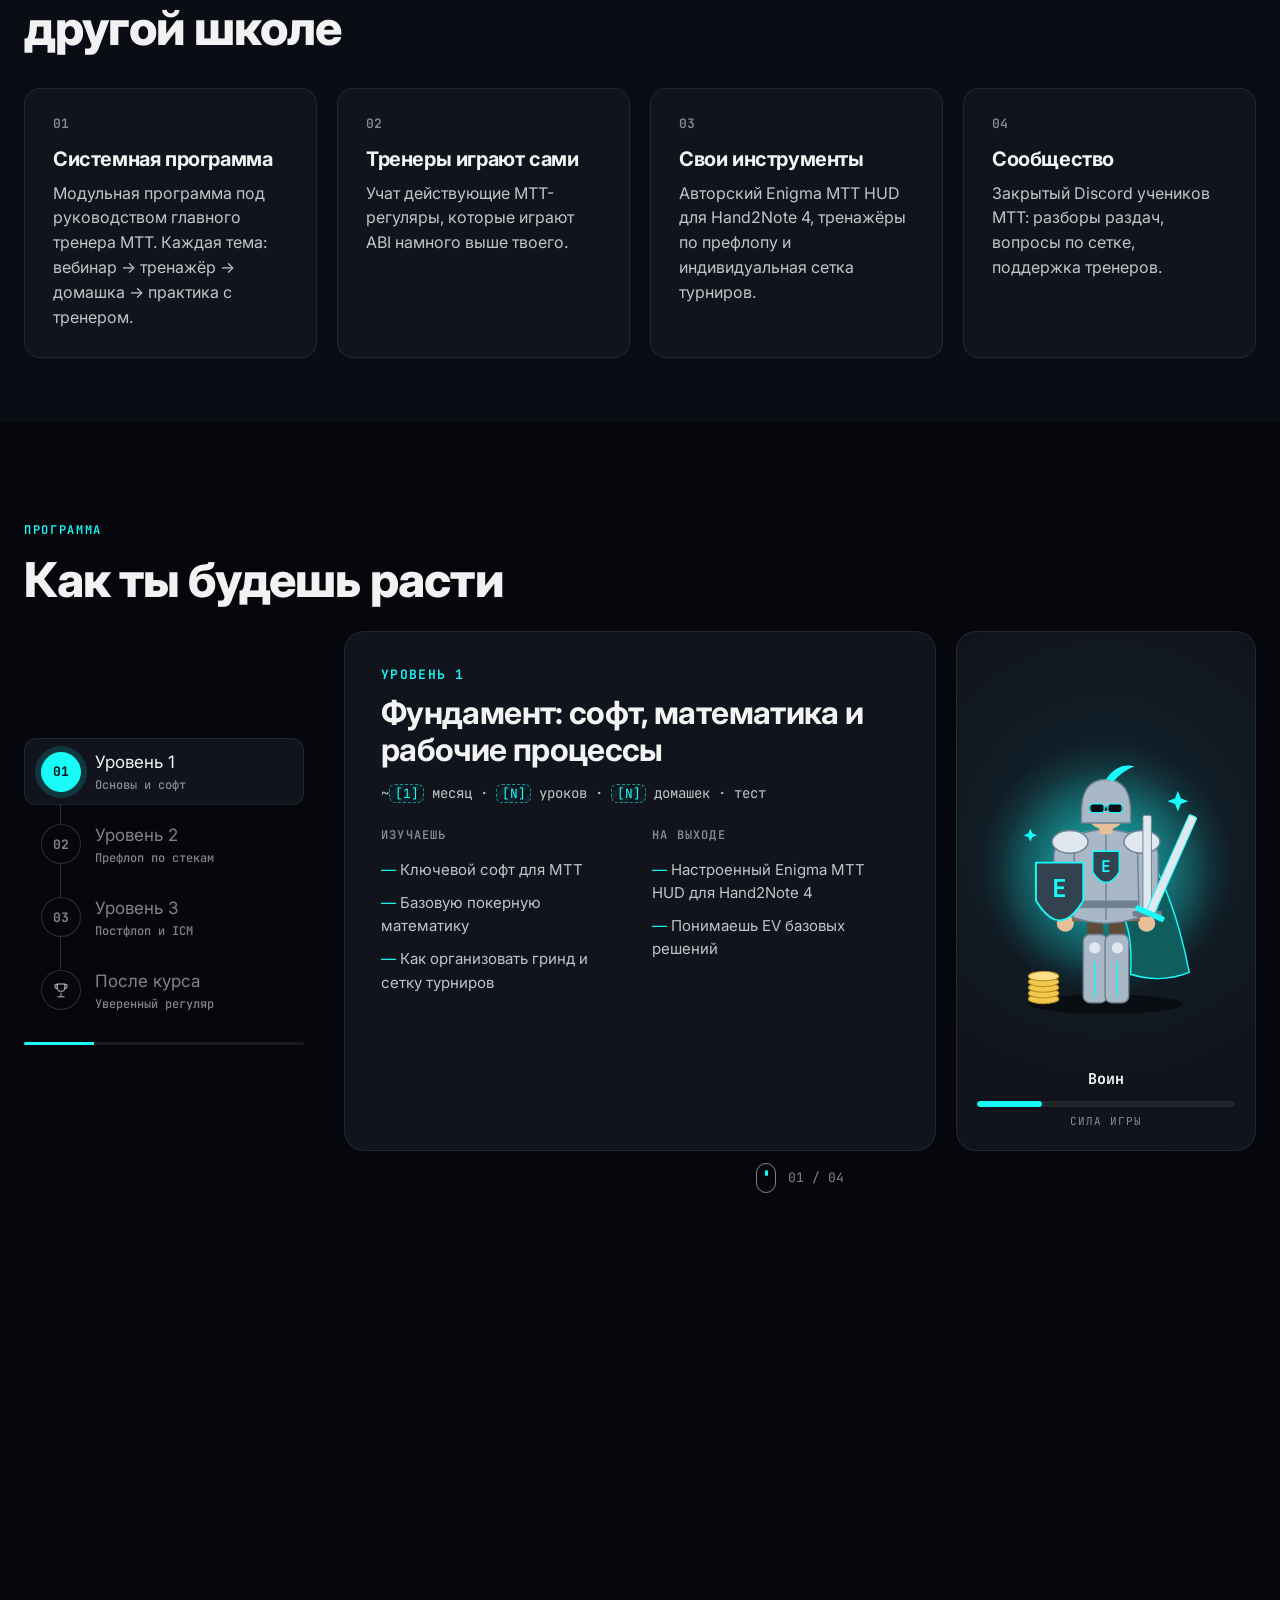
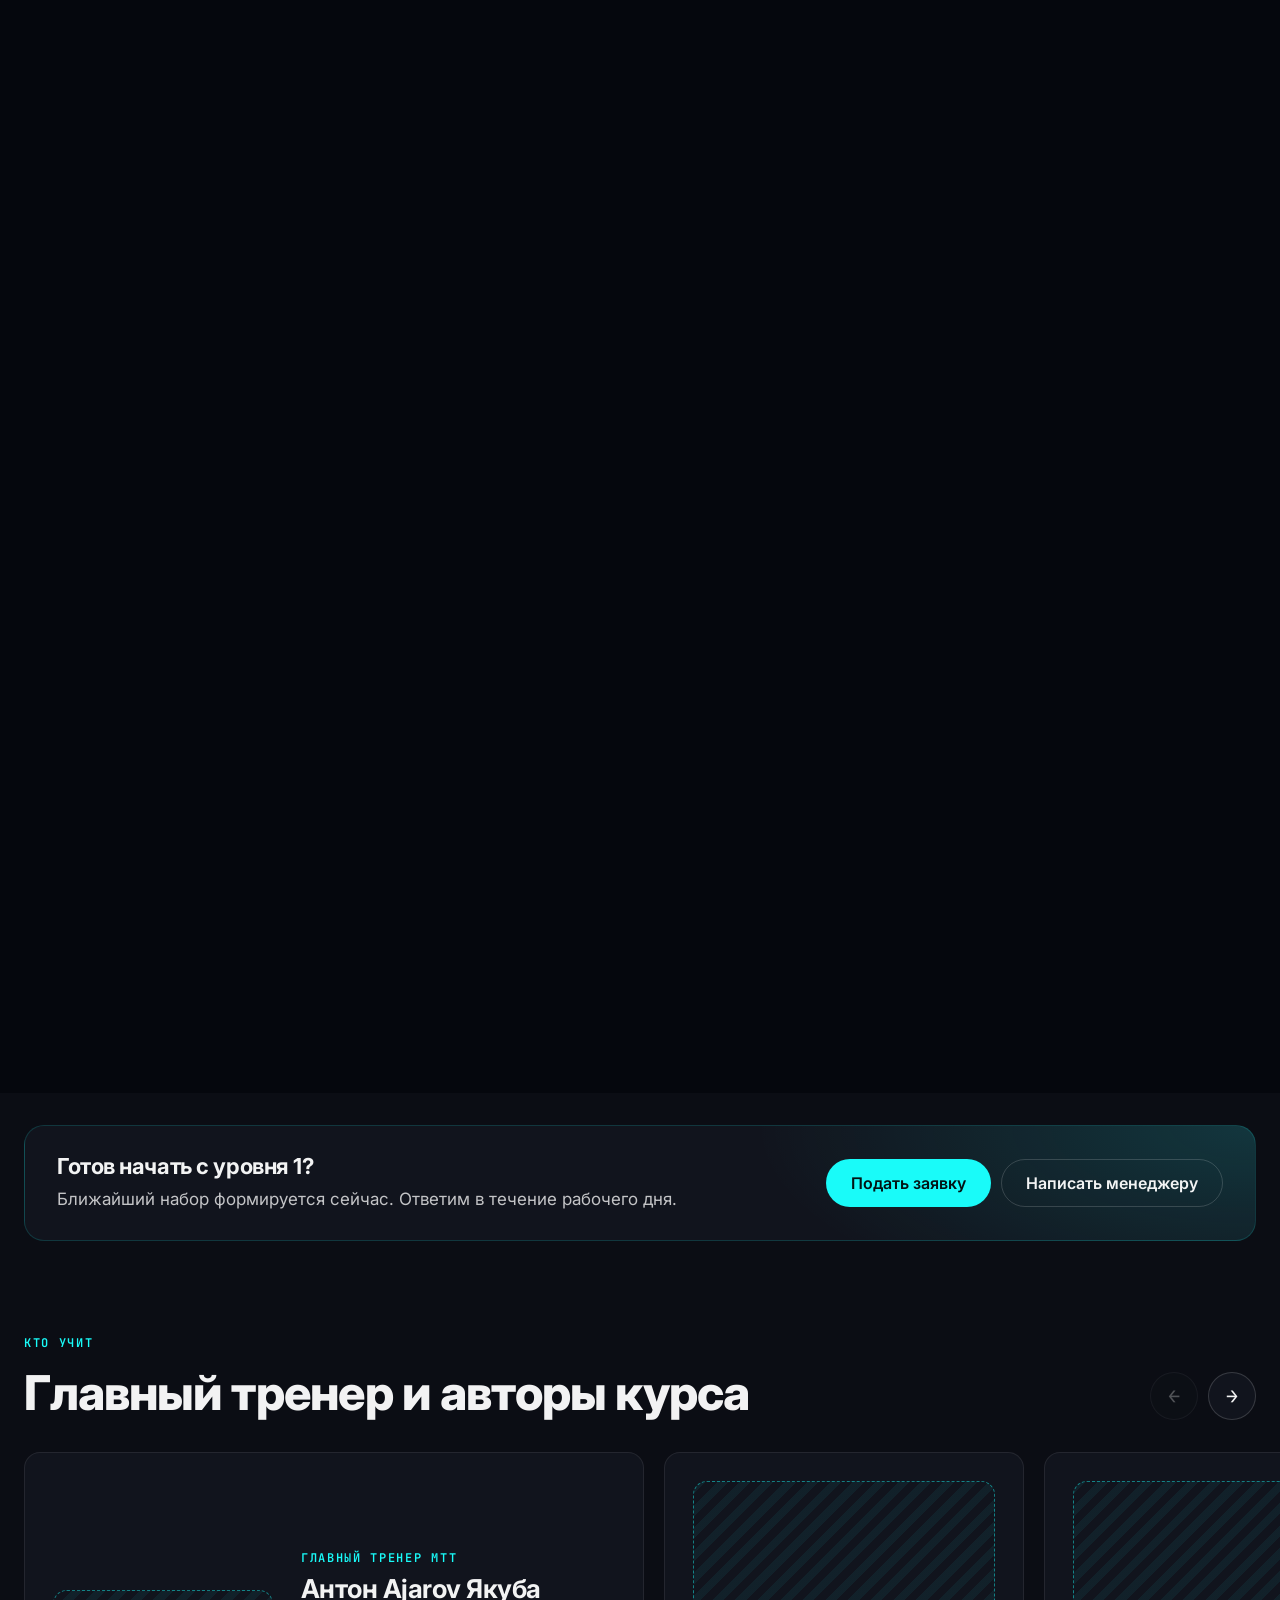
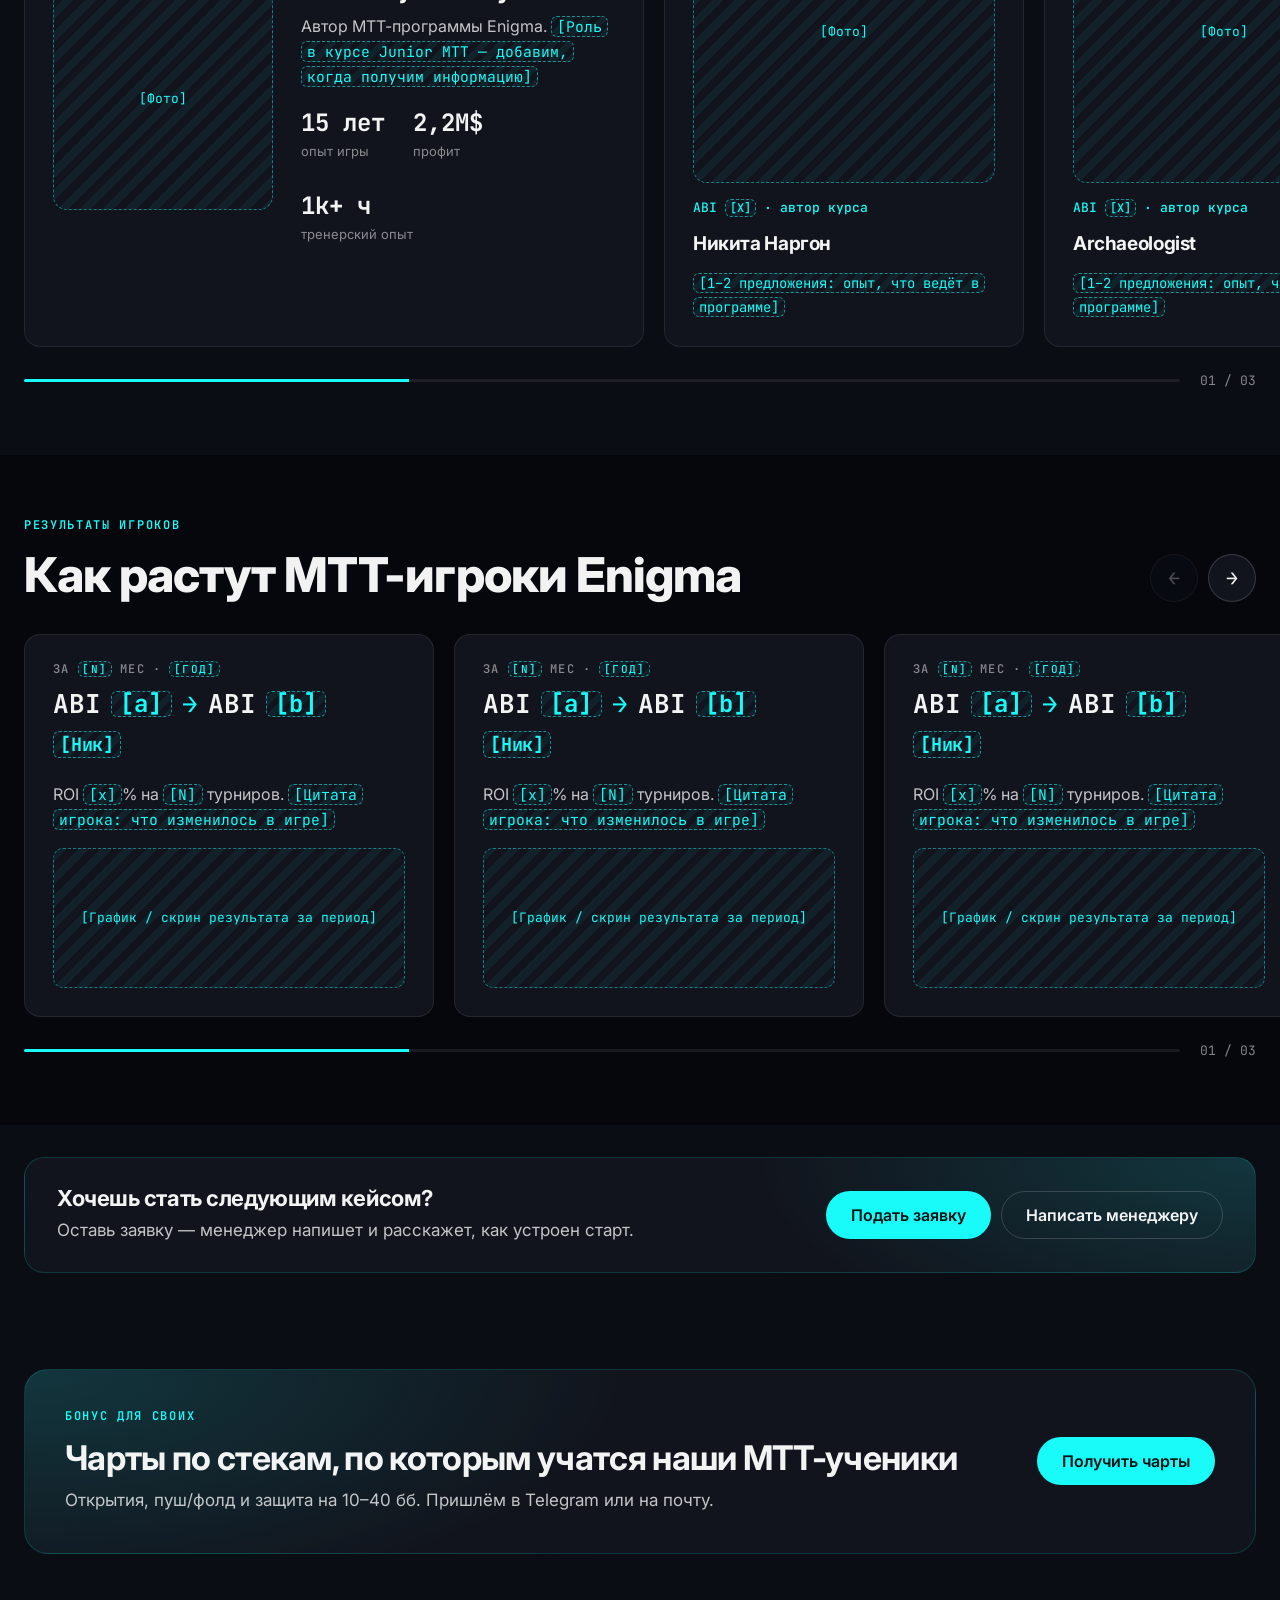
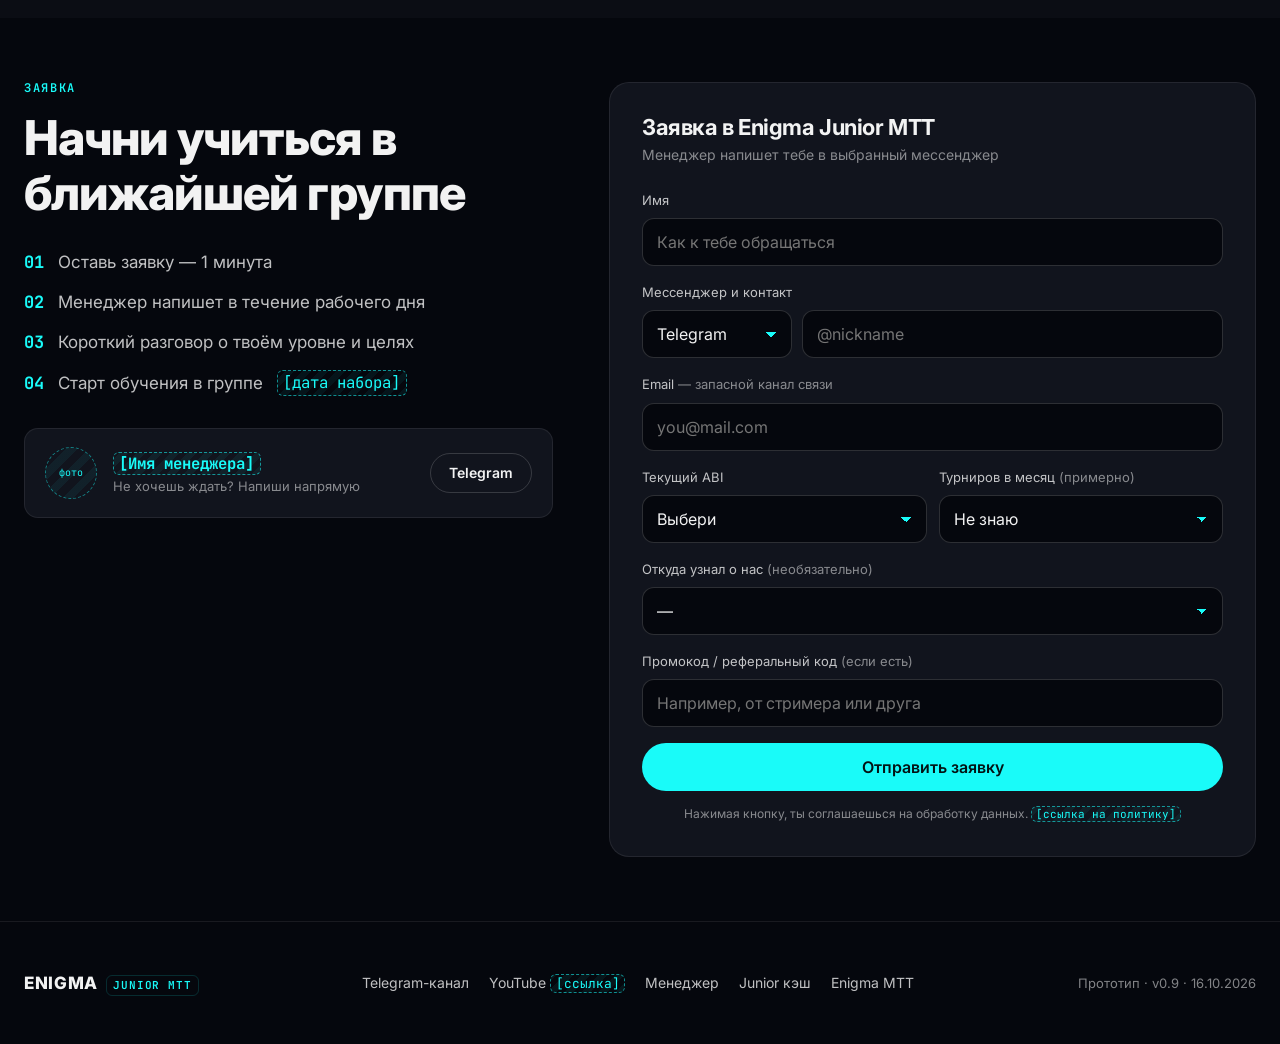
==== commit 5a71faa2: "Prototype v0.9: version B with level quiz (/quiz/) Co-Authored-By: Claude Opus 5.5 <noreply@anthropi" ====
--- a/mtt/index.html
+++ b/mtt/index.html
@@ -8,7 +8,7 @@
   <link rel="preconnect" href="https://fonts.googleapis.com">
   <link rel="preconnect" href="https://fonts.gstatic.com" crossorigin>
   <link href="https://fonts.googleapis.com/css2?family=Inter:wght@400;500;600;700;800&family=JetBrains+Mono:wght@400;500;600;700&display=swap" rel="stylesheet">
-  <link rel="stylesheet" href="../styles.css?v=0.8">
+  <link rel="stylesheet" href="../styles.css?v=0.9">
 </head>
 <body data-discipline="mtt">
 
@@ -513,7 +513,7 @@
         <a href="../">Junior кэш</a>
         <a href="https://enigmamtt.pro" target="_blank" rel="noopener">Enigma MTT</a>
       </div>
-      <small>Прототип · v0.8 · 16.10.2026</small>
+      <small>Прототип · v0.9 · 16.10.2026</small>
     </div>
   </footer>
 
@@ -525,6 +525,6 @@
     <div class="form" data-apply-form data-in-modal></div>
   </div>
 
-  <script src="../main.js?v=0.8"></script>
+  <script src="../main.js?v=0.9"></script>
 </body>
 </html>
--- a/styles.css
+++ b/styles.css
@@ -1,5 +1,7 @@
 /**
- * Enigma Junior — prototype styles - VERSION 0.8
+ * Enigma Junior — prototype styles - VERSION 0.9
+ *
+ * v0.9 - Level quiz styles for prototype B
  *
  * v0.8 - «Почему 0 $» note, inline CTA strips
  *
@@ -245,6 +247,45 @@
 .cta-strip h3 { font-size: 22px; margin-bottom: 6px; }
 .cta-strip-btns { display: flex; gap: 10px; flex-wrap: wrap; }
 
+/* Level quiz (prototype B) */
+.quiz-grid { display: grid; grid-template-columns: .9fr 1.1fr; gap: 48px; align-items: center; }
+.quiz-perks { margin-top: 24px; display: grid; gap: 10px; }
+.quiz-perks li { color: var(--text-2); display: flex; gap: 10px; }
+.quiz-perks li::before { content: "→"; color: var(--accent); font-family: var(--mono); }
+.quiz-card { background: var(--bg-card); border: 1px solid var(--line); border-radius: 20px; padding: 32px; min-height: 420px; }
+.quiz-top { display: flex; justify-content: space-between; align-items: center; color: var(--text-3); font-size: 13px; }
+.quiz-back { all: unset; cursor: pointer; color: var(--text-3); font-size: 14px; }
+.quiz-back:hover { color: var(--accent); }
+.quiz-bar { height: 4px; border-radius: 4px; background: var(--line); margin: 12px 0 24px; overflow: hidden; }
+.quiz-bar i { display: block; height: 100%; background: var(--accent); transition: width .3s; }
+.quiz-q { font-size: 22px; margin-bottom: 20px; }
+.quiz-options { display: grid; gap: 10px; }
+.quiz-opt {
+  all: unset;
+  cursor: pointer;
+  padding: 16px 18px;
+  border-radius: 12px;
+  border: 1px solid var(--line-strong);
+  background: var(--bg-deep);
+  color: var(--text);
+  font-size: 16px;
+  transition: border-color .2s, background .2s;
+}
+.quiz-opt:hover { border-color: var(--accent); }
+.quiz-opt.picked { border-color: var(--accent); background: var(--accent-soft); }
+.quiz-result { display: grid; gap: 12px; }
+.quiz-score { font-size: 44px; font-weight: 700; color: var(--accent); line-height: 1; }
+.quiz-result h3 { font-size: 24px; }
+.quiz-cta { display: flex; flex-wrap: wrap; gap: 10px; margin-top: 8px; }
+.quiz-review { margin-top: 8px; border-top: 1px solid var(--line); padding-top: 12px; }
+.quiz-review summary { cursor: pointer; color: var(--accent); font-weight: 600; }
+.quiz-review ul { margin-top: 12px; display: grid; gap: 12px; }
+.quiz-review li { display: flex; gap: 10px; font-size: 14px; color: var(--text-2); }
+.quiz-review li b { color: var(--text); font-weight: 600; }
+.quiz-review .mark { font-family: var(--mono); flex: none; }
+.quiz-review .ok .mark { color: var(--accent); }
+.quiz-review .miss .mark { color: var(--gold); }
+
 /* Fit block */
 .fit-grid { display: grid; grid-template-columns: 1fr 1fr; gap: 20px; margin-top: 32px; }
 .fit-list li { display: flex; gap: 12px; padding: 10px 0; color: var(--text-2); border-bottom: 1px solid var(--line); }
@@ -641,7 +682,8 @@
   .grid-4 { grid-template-columns: repeat(2, 1fr); }
   .hero-grid,
   .apply-grid,
-  .lm-grid { grid-template-columns: 1fr; gap: 40px; }
+  .lm-grid,
+  .quiz-grid { grid-template-columns: 1fr; gap: 40px; }
   .scene-grid { grid-template-columns: 1fr; gap: 14px; }
   .scene-rail { grid-auto-flow: column; grid-auto-columns: 1fr; }
   .scene-rail::before { left: 10%; right: 10%; top: 30px; bottom: auto; width: auto; height: 1px; }
@@ -694,6 +736,8 @@
   .avatar-lg { width: 72px; height: 72px; }
   .mobile-cta { display: block; }
   .cta-strip { padding: 22px 20px; }
+  .quiz-card { padding: 22px 18px; min-height: 0; }
+  .quiz-cta .btn { width: 100%; }
   .cta-strip-btns, .cta-strip-btns .btn { width: 100%; }
   .hero-facts { gap: 20px; }
 }
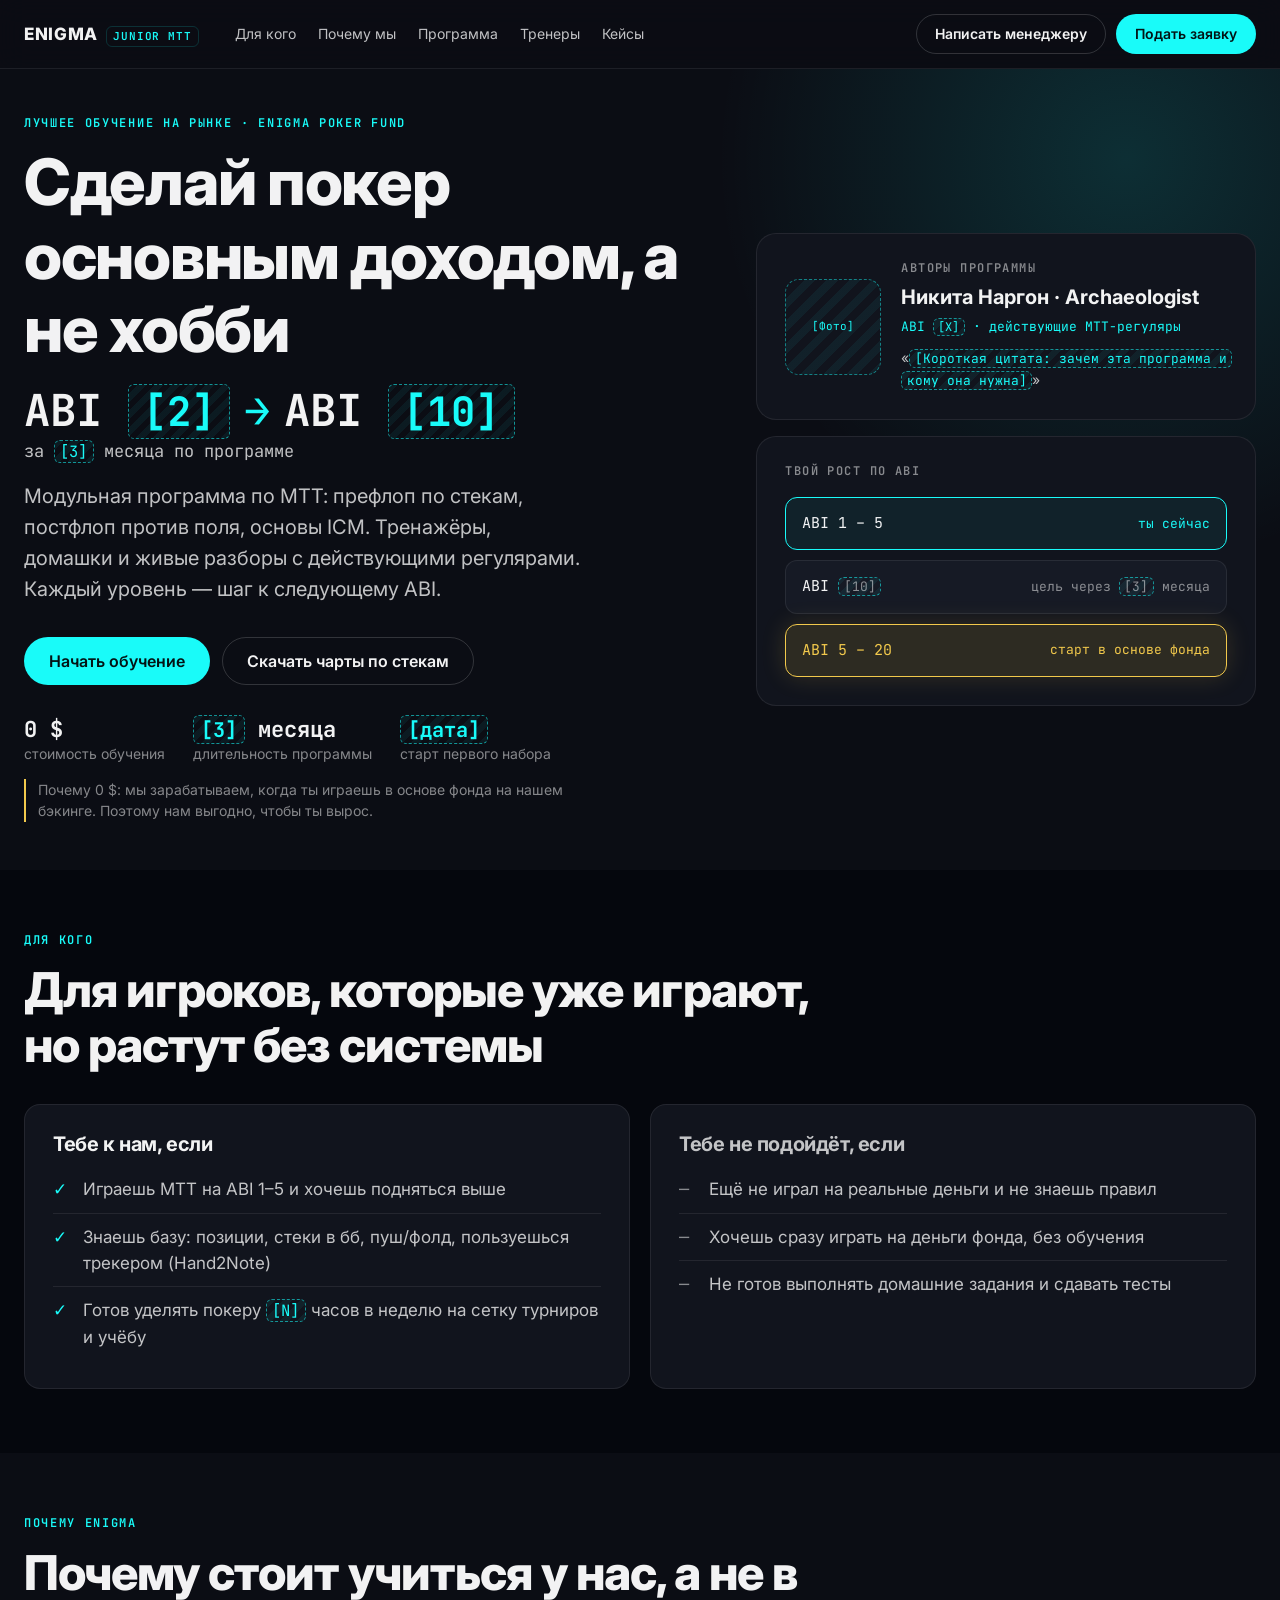
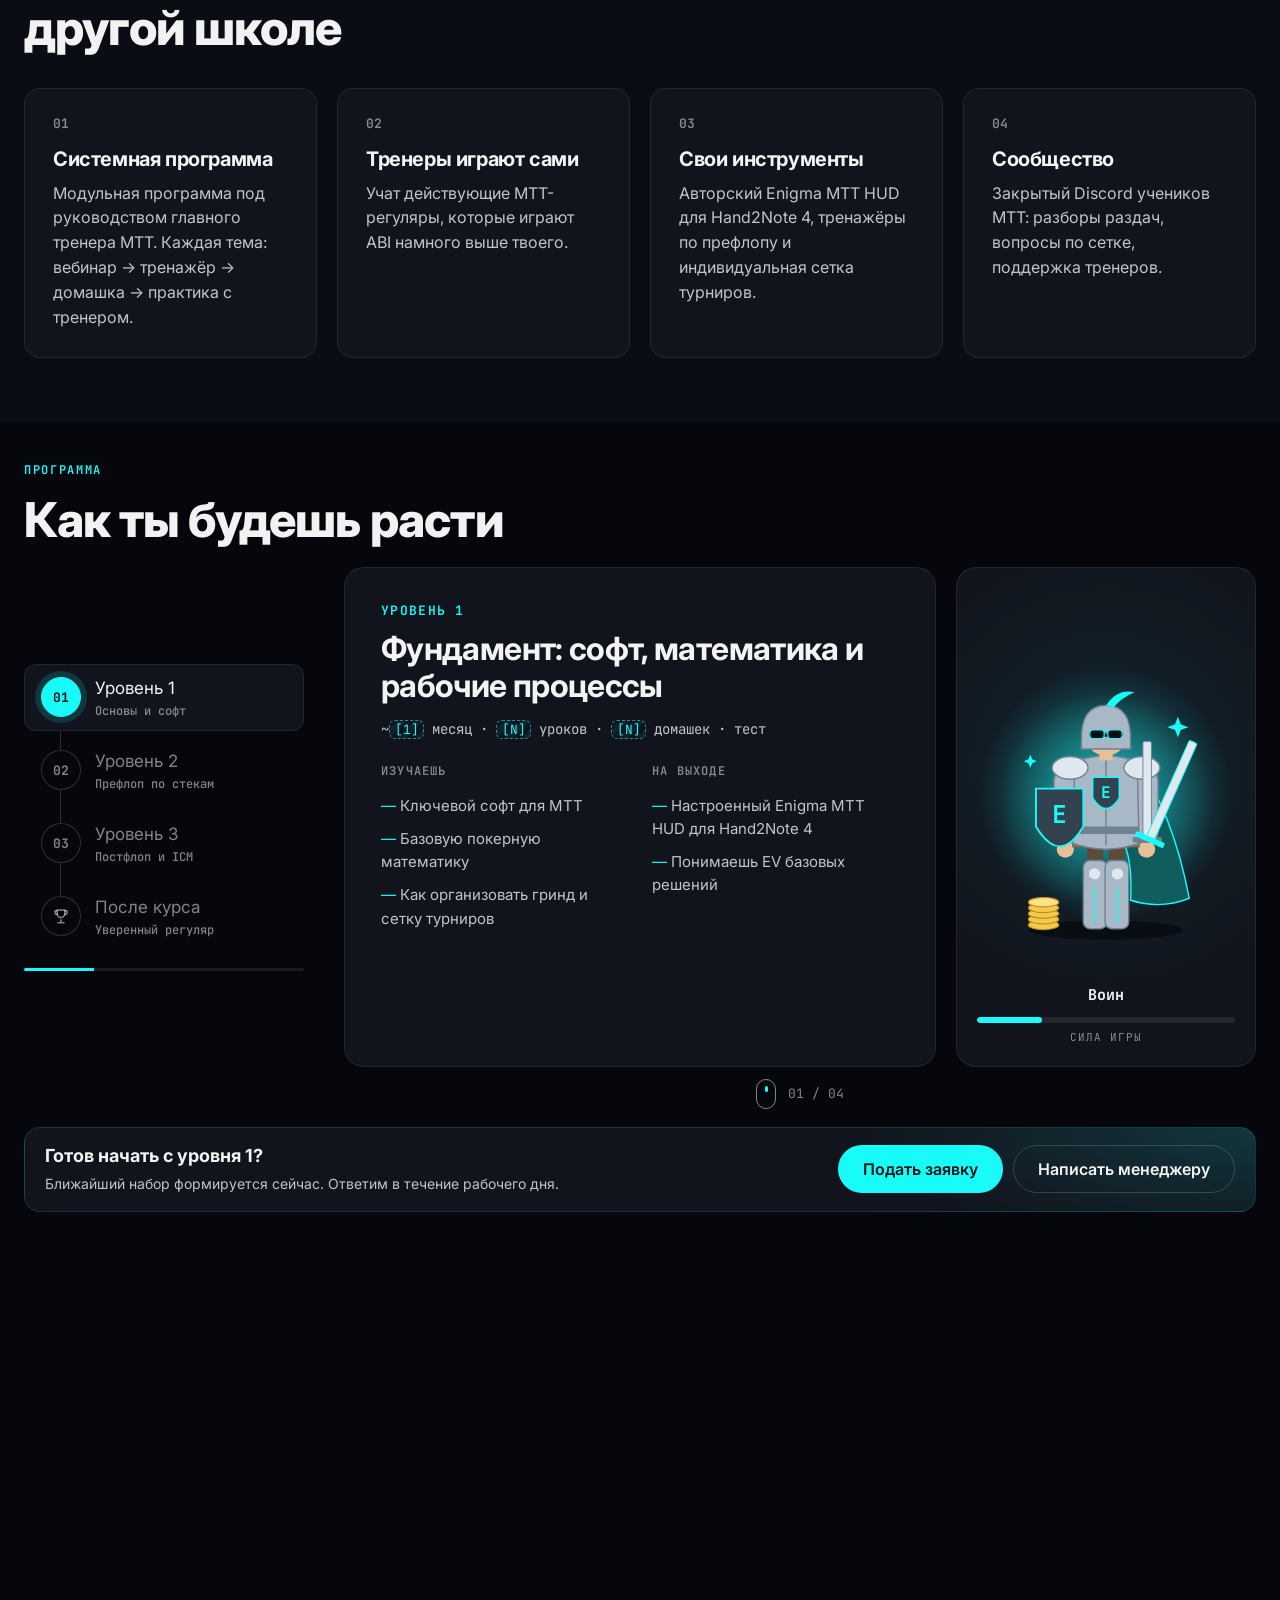
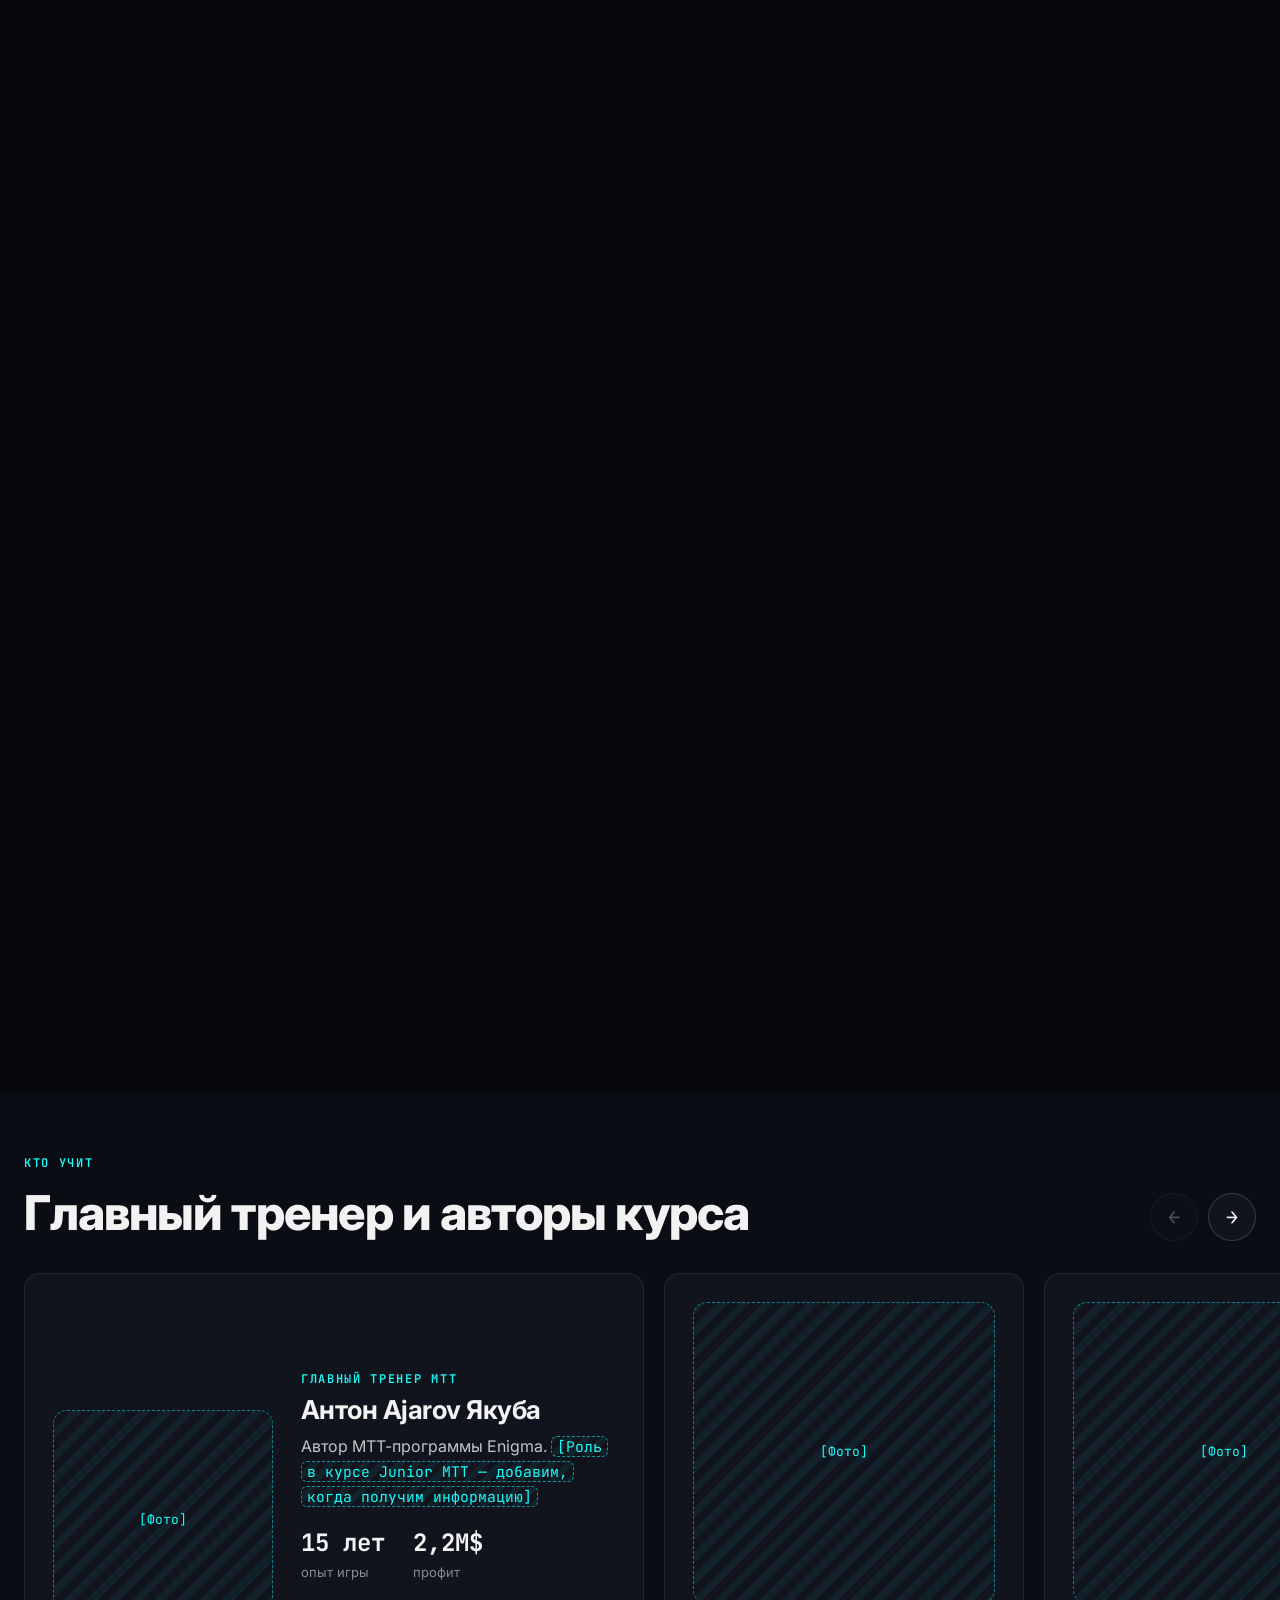
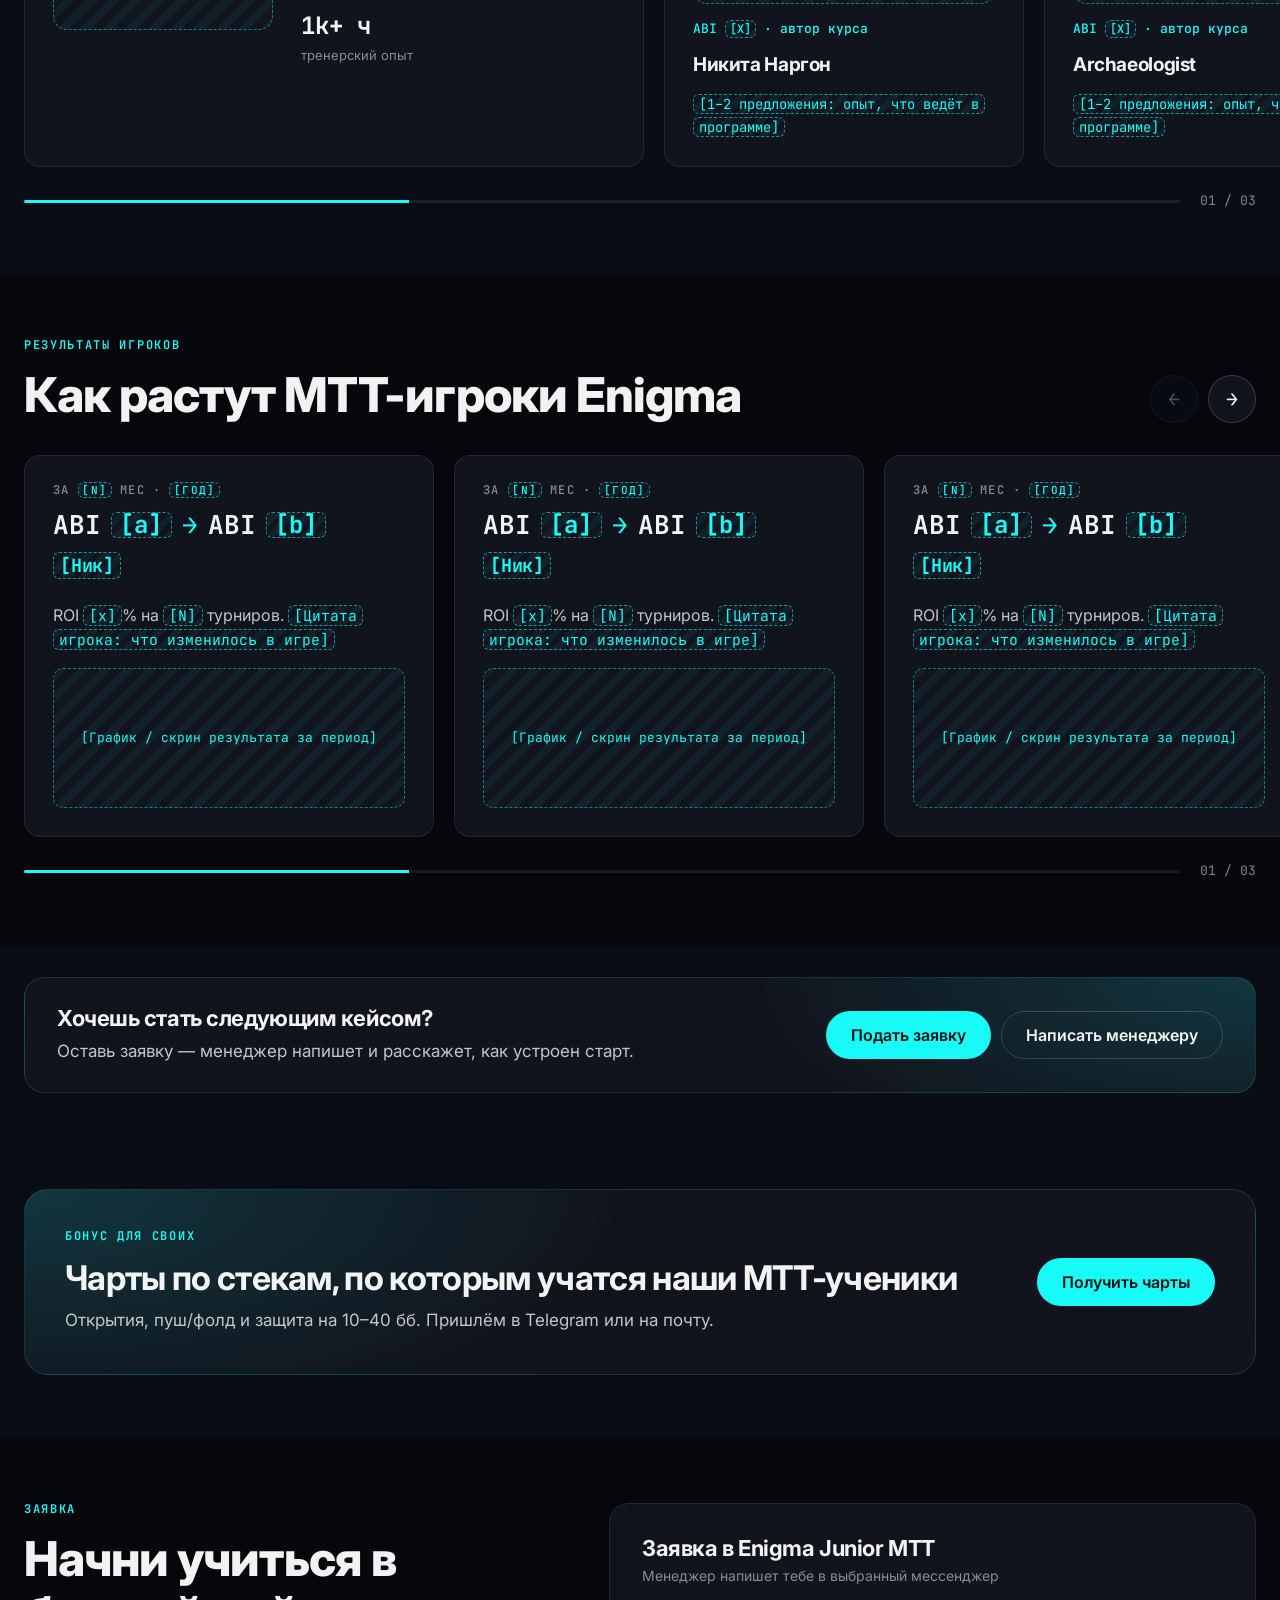
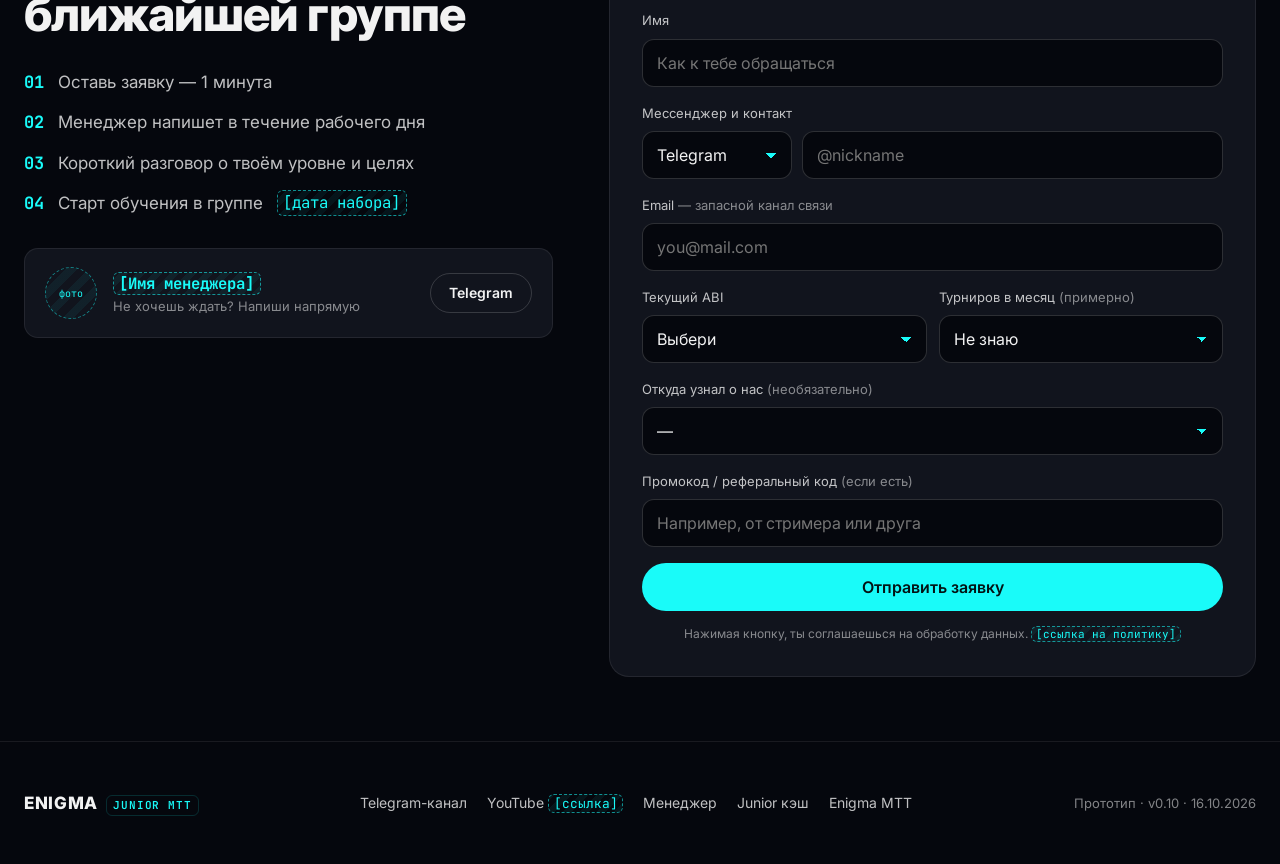
==== commit 7b2d2a3d: "Prototype v0.10: apply CTA inside pinned program block Co-Authored-By: Claude Opus 5.5 <noreply@anth" ====
--- a/mtt/index.html
+++ b/mtt/index.html
@@ -8,7 +8,7 @@
   <link rel="preconnect" href="https://fonts.googleapis.com">
   <link rel="preconnect" href="https://fonts.gstatic.com" crossorigin>
   <link href="https://fonts.googleapis.com/css2?family=Inter:wght@400;500;600;700;800&family=JetBrains+Mono:wght@400;500;600;700&display=swap" rel="stylesheet">
-  <link rel="stylesheet" href="../styles.css?v=0.9">
+  <link rel="stylesheet" href="../styles.css?v=0.10">
 </head>
 <body data-discipline="mtt">
 
@@ -335,22 +335,16 @@
               <div class="scene-cue" data-scene-cue><span class="mouse"></span><span class="mono" data-scene-count>01 / 04</span></div>
             </div>
             </div>
-          </div>
-        </div>
-      </div>
-    </section>
-
-    <!-- Inline CTA -->
-    <section class="cta-section">
-      <div class="wrap">
-        <div class="cta-strip reveal">
-          <div>
-            <h3>Готов начать с уровня 1?</h3>
-            <p class="muted">Ближайший набор формируется сейчас. Ответим в течение рабочего дня.</p>
-          </div>
-          <div class="cta-strip-btns">
-            <button class="btn btn-primary" data-open-apply>Подать заявку</button>
-            <a class="btn btn-ghost" href="#" data-manager>Написать менеджеру</a>
+            <div class="scene-cta">
+              <div>
+                <b>Готов начать с уровня 1?</b>
+                <span class="muted">Ближайший набор формируется сейчас. Ответим в течение рабочего дня.</span>
+              </div>
+              <div class="cta-strip-btns">
+                <button class="btn btn-primary" data-open-apply>Подать заявку</button>
+                <a class="btn btn-ghost" href="#" data-manager>Написать менеджеру</a>
+              </div>
+            </div>
           </div>
         </div>
       </div>
@@ -513,7 +507,7 @@
         <a href="../">Junior кэш</a>
         <a href="https://enigmamtt.pro" target="_blank" rel="noopener">Enigma MTT</a>
       </div>
-      <small>Прототип · v0.9 · 16.10.2026</small>
+      <small>Прототип · v0.10 · 16.10.2026</small>
     </div>
   </footer>
 
@@ -525,6 +519,6 @@
     <div class="form" data-apply-form data-in-modal></div>
   </div>
 
-  <script src="../main.js?v=0.9"></script>
+  <script src="../main.js?v=0.10"></script>
 </body>
 </html>
--- a/styles.css
+++ b/styles.css
@@ -1,5 +1,7 @@
 /**
- * Enigma Junior — prototype styles - VERSION 0.9
+ * Enigma Junior — prototype styles - VERSION 0.10
+ *
+ * v0.10 - Apply CTA inside the pinned program block (desktop)
  *
  * v0.9 - Level quiz styles for prototype B
  *
@@ -318,8 +320,21 @@
   display: flex;
   flex-direction: column;
   justify-content: center;
-  gap: 24px;
-}
+  gap: 20px;
+}
+.scene-cta {
+  display: flex;
+  align-items: center;
+  justify-content: space-between;
+  gap: 20px;
+  margin-top: 40px;
+  padding: 14px 20px;
+  border-radius: 16px;
+  border: 1px solid var(--accent-soft);
+  background: radial-gradient(400px 120px at 100% 0%, var(--accent-soft), transparent), var(--bg-card);
+}
+.scene-cta b { display: block; font-size: 18px; }
+.scene-cta span { font-size: 14px; }
 .scene-grid { display: grid; grid-template-columns: 280px 1fr; gap: 40px; align-items: center; }
 .scene-rail .trophy { display: block; }
 .scene-rail { display: grid; gap: 6px; position: relative; }
@@ -367,7 +382,7 @@
 .scene-progress { height: 3px; background: var(--line); border-radius: 3px; margin-top: 18px; overflow: hidden; }
 .scene-progress i { display: block; height: 100%; width: 0; background: var(--accent); transition: width .4s; }
 
-.scene-stage { position: relative; height: min(520px, calc(100vh - var(--header-h, 68px) - 230px)); }
+.scene-stage { position: relative; height: min(500px, calc(100vh - var(--header-h, 68px) - 330px)); }
 .scene-panel {
   position: absolute;
   inset: 0;
@@ -674,6 +689,20 @@
   .scene-panel,
   .fig-body { transition: none; }
   .mouse::after { animation: none; }
+}
+
+/* Short desktop screens: keep program + CTA on one screen */
+@media (min-width: 721px) and (max-height: 820px) {
+  .scene-sticky { gap: 12px; }
+  .scene-head .eyebrow { margin-bottom: 8px; }
+  .scene-head .section-title { font-size: 32px; }
+  .scene-stage { height: calc(100vh - var(--header-h, 68px) - 250px); }
+  .scene-panel { padding: 22px 28px; }
+  .scene-panel h3 { font-size: 24px; margin-bottom: 8px; }
+  .path-meta { margin-bottom: 14px; }
+  .path-cols li { padding: 3px 0; font-size: 14px; }
+  .scene-cue { bottom: -36px; }
+  .scene-cta { margin-top: 34px; padding: 10px 18px; }
 }
 
 /* Responsive */
@@ -735,6 +764,7 @@
   .hero-author { grid-template-columns: 72px 1fr; gap: 14px; }
   .avatar-lg { width: 72px; height: 72px; }
   .mobile-cta { display: block; }
+  .scene-cta { display: none; }
   .cta-strip { padding: 22px 20px; }
   .quiz-card { padding: 22px 18px; min-height: 0; }
   .quiz-cta .btn { width: 100%; }
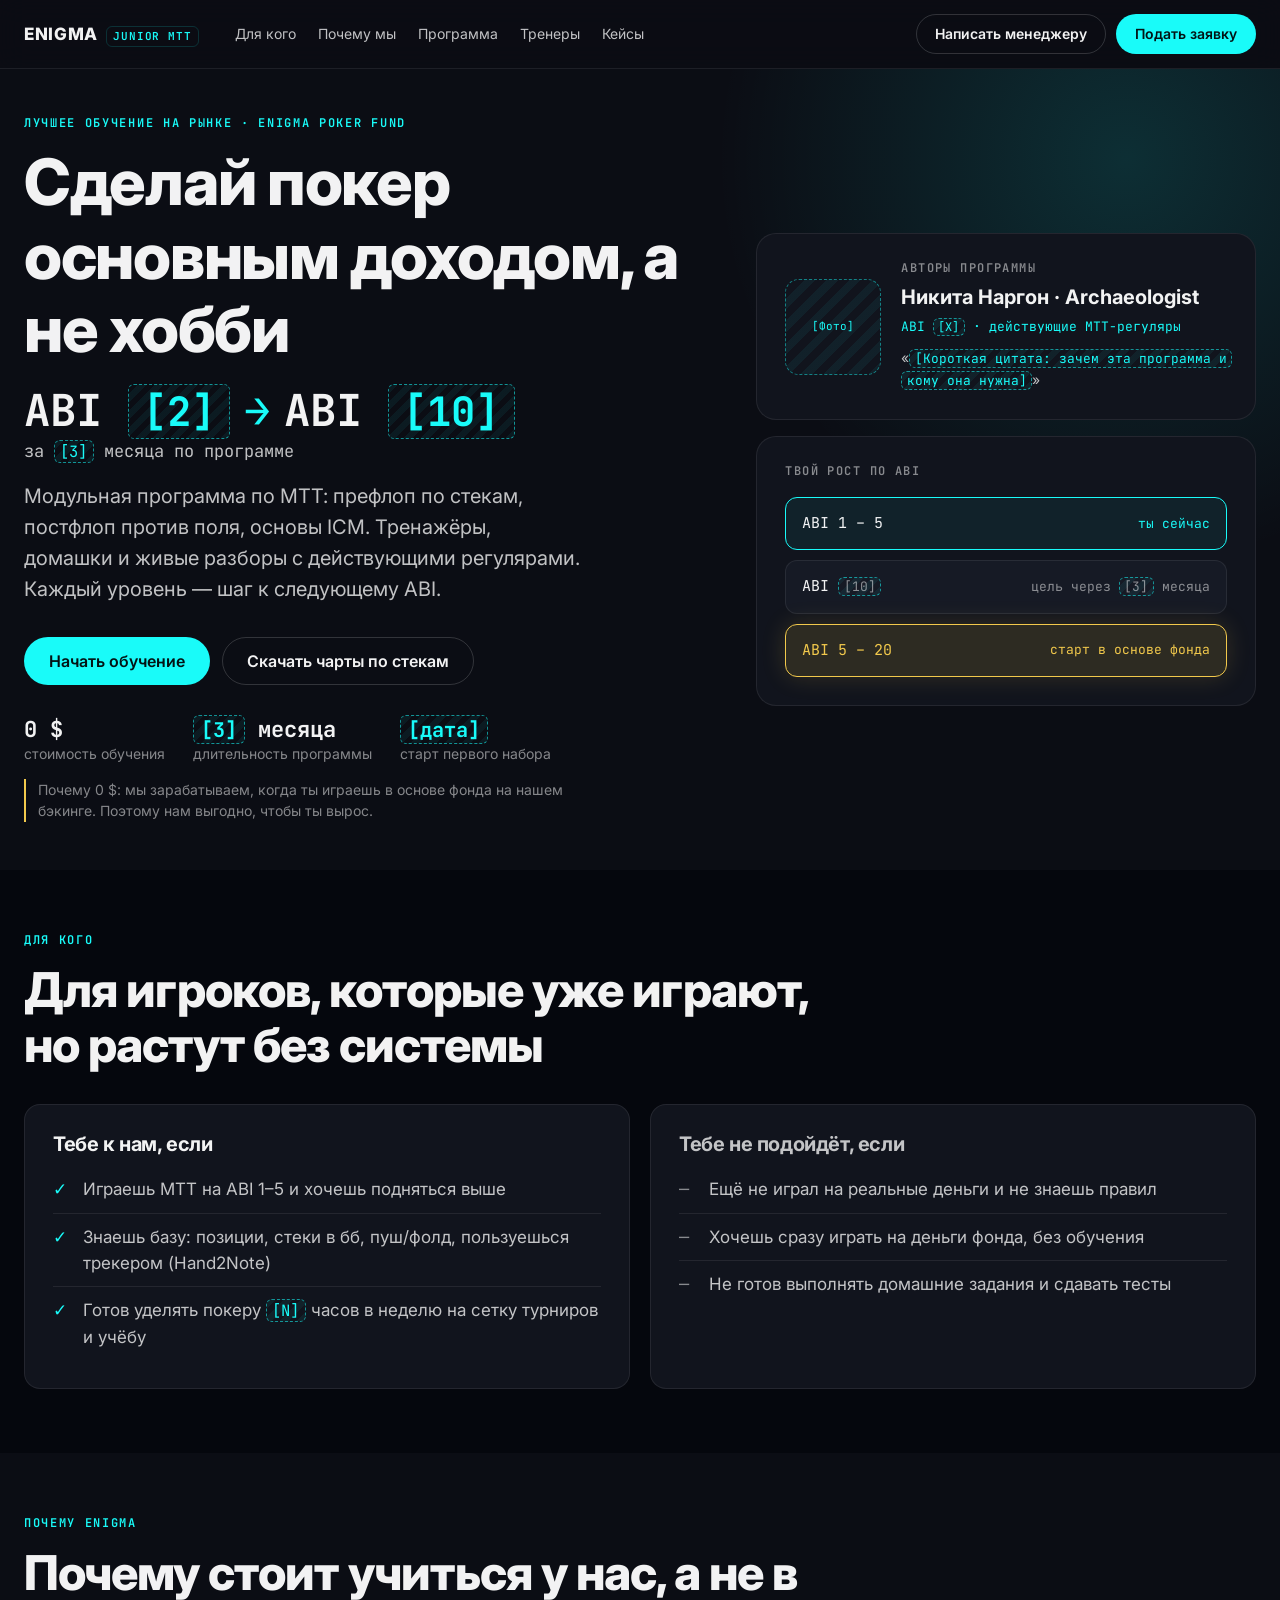
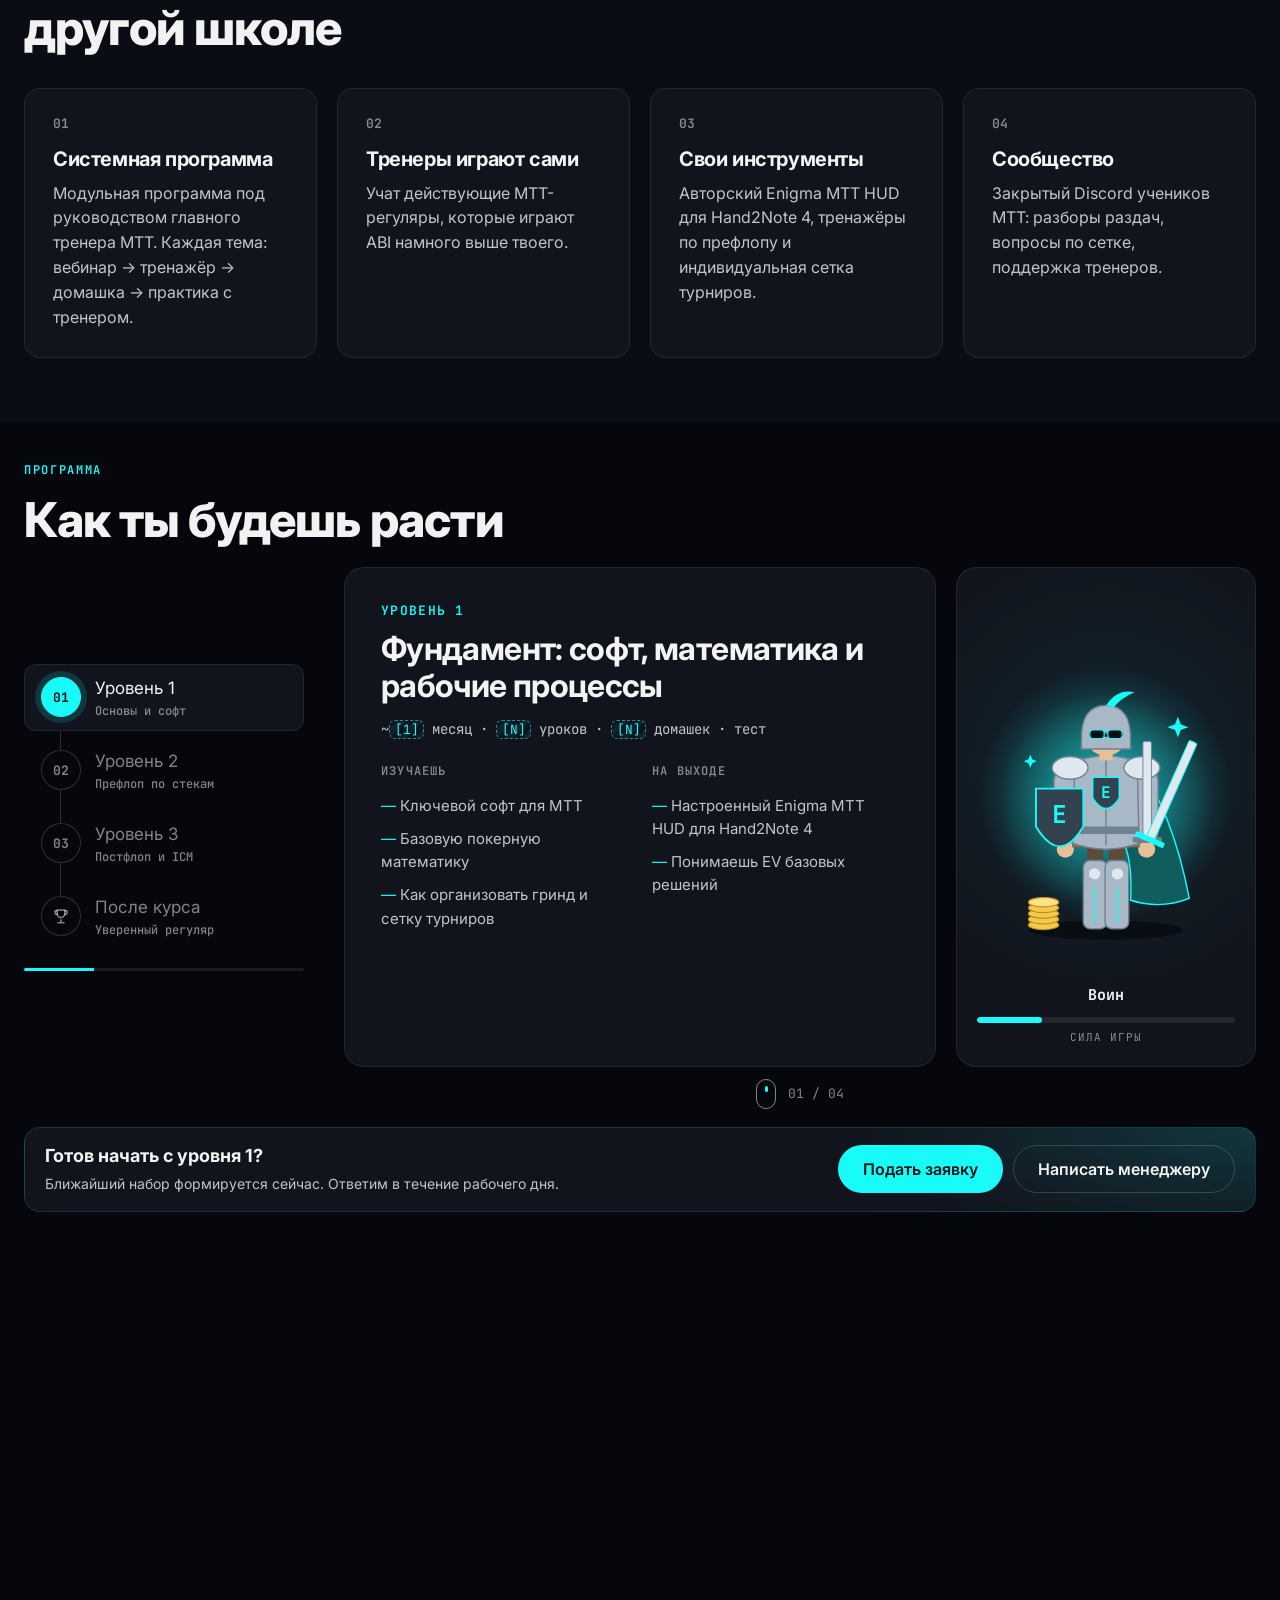
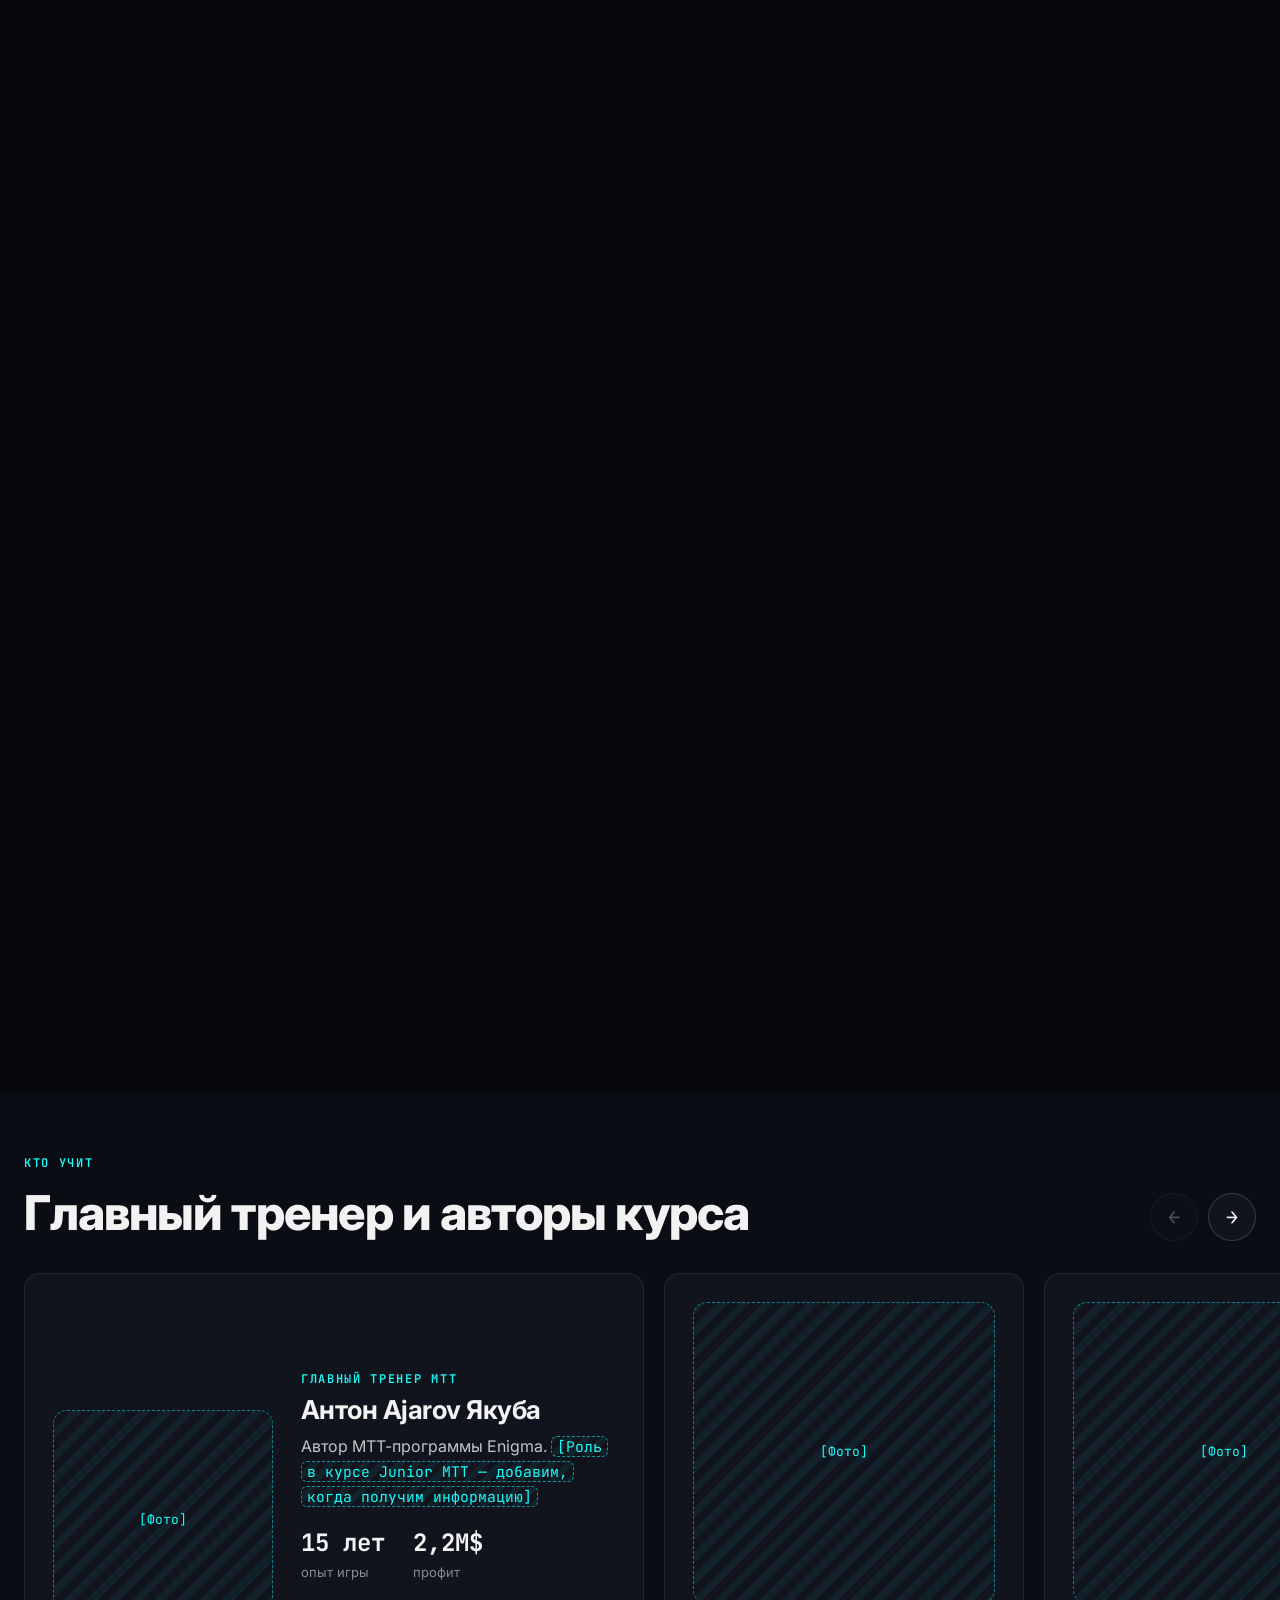
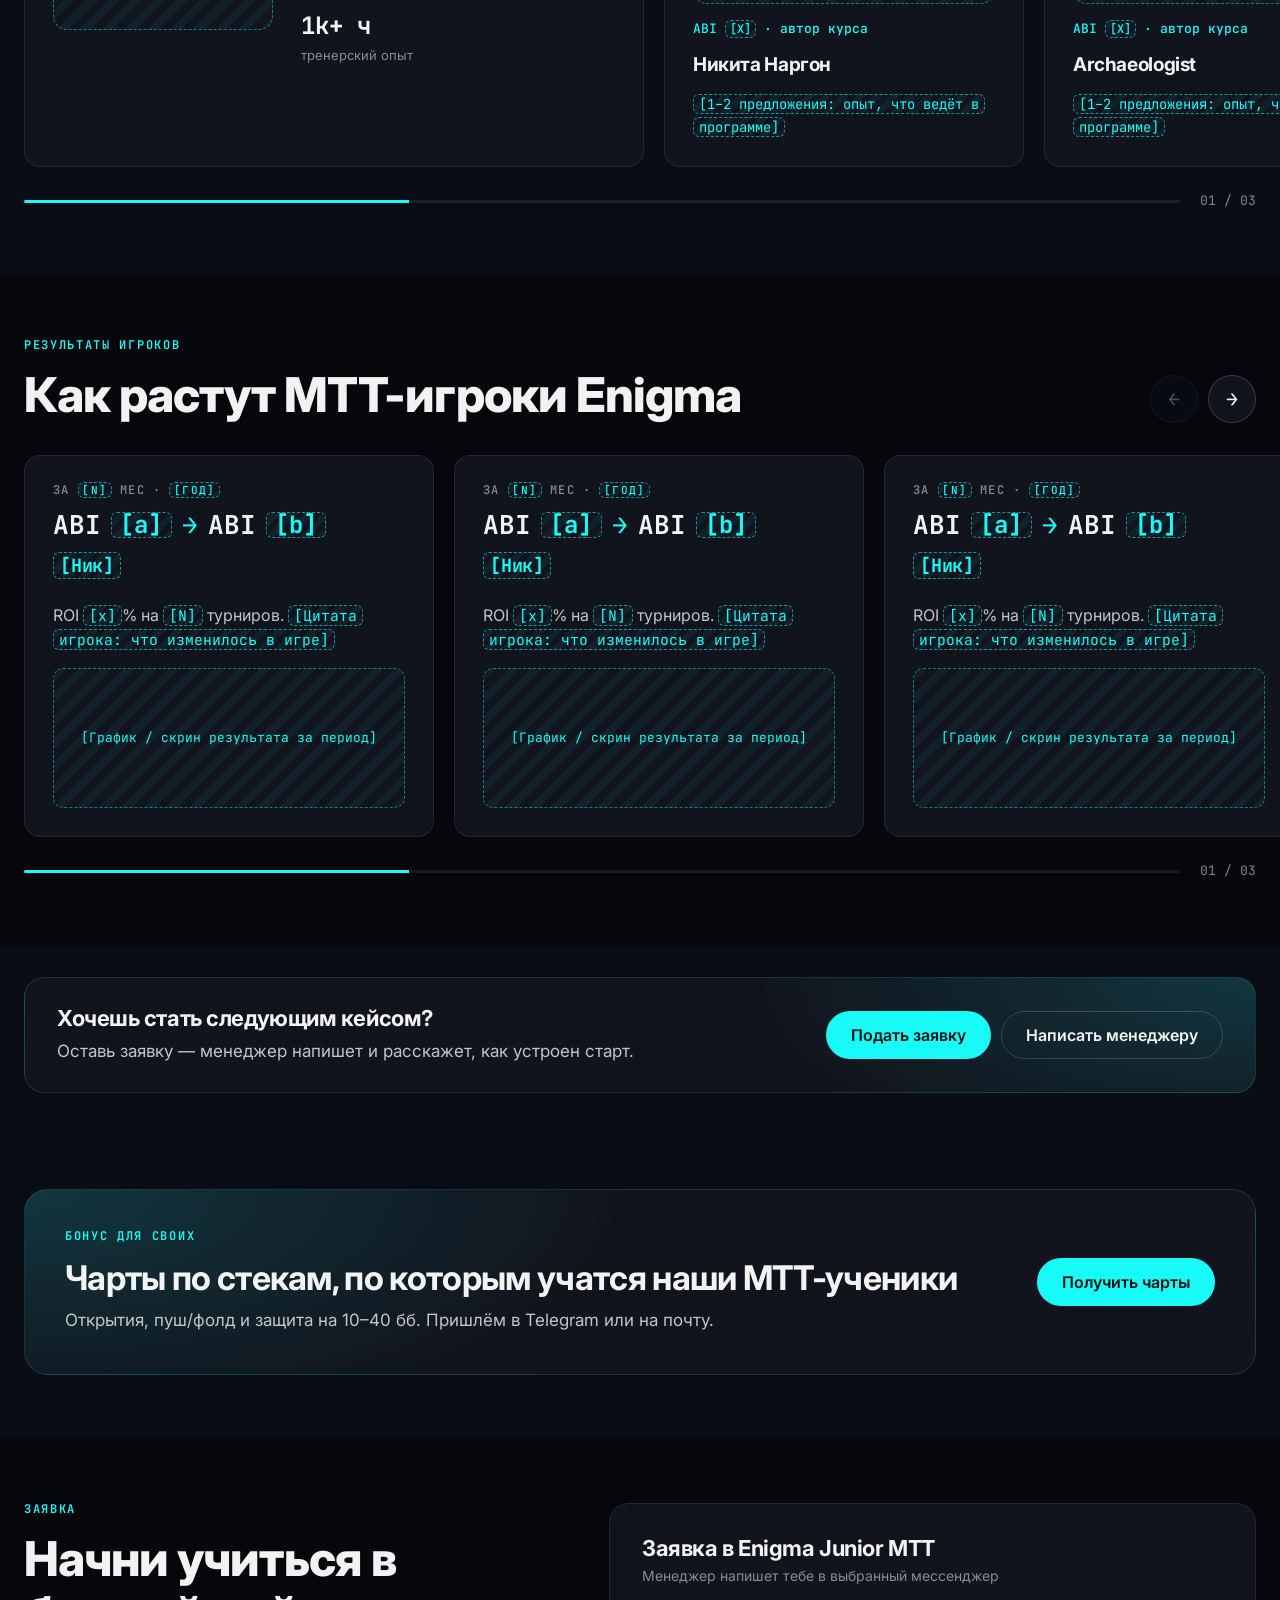
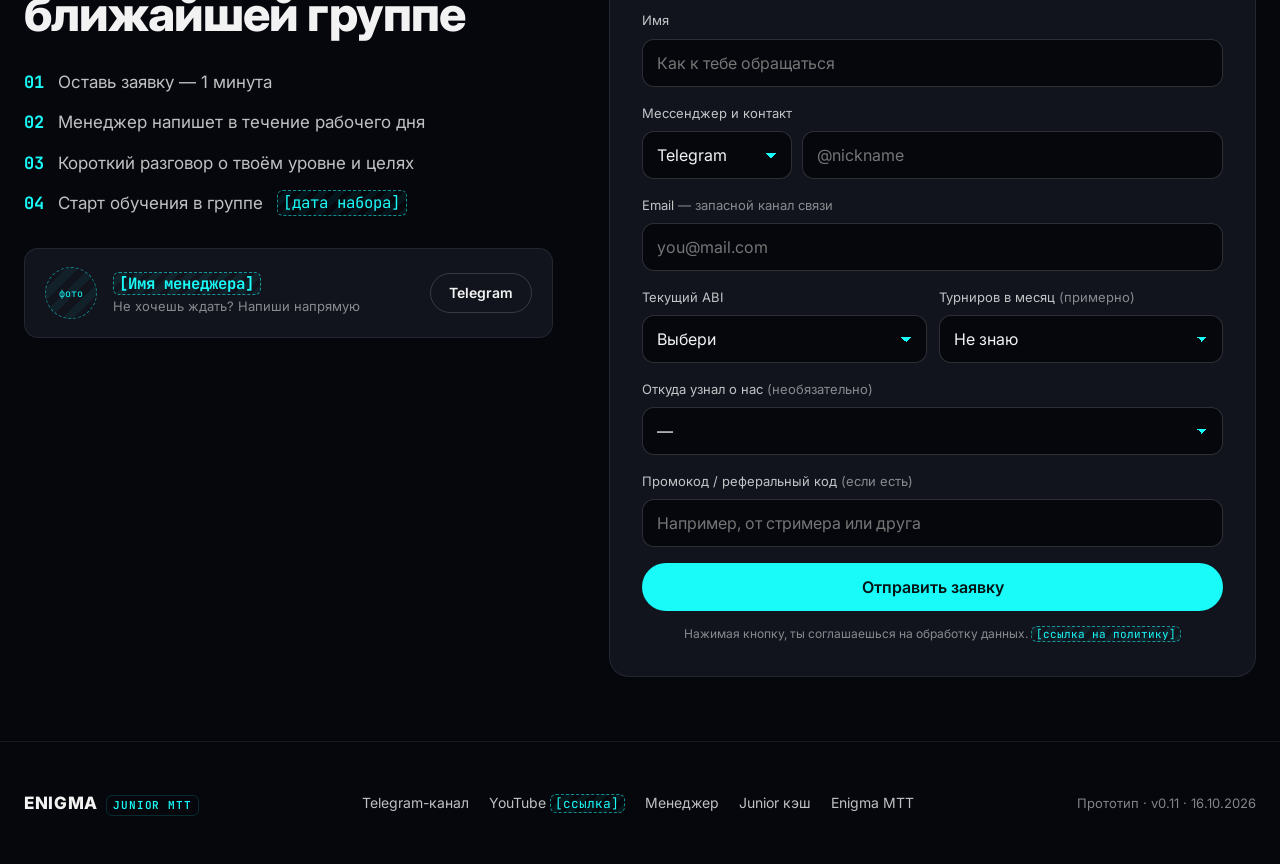
==== commit b1901378: "Prototype v0.11: Enigma Start landing (course of basics), links from Junior and quiz Co-Authored-By:" ====
--- a/mtt/index.html
+++ b/mtt/index.html
@@ -8,7 +8,7 @@
   <link rel="preconnect" href="https://fonts.googleapis.com">
   <link rel="preconnect" href="https://fonts.gstatic.com" crossorigin>
   <link href="https://fonts.googleapis.com/css2?family=Inter:wght@400;500;600;700;800&family=JetBrains+Mono:wght@400;500;600;700&display=swap" rel="stylesheet">
-  <link rel="stylesheet" href="../styles.css?v=0.10">
+  <link rel="stylesheet" href="../styles.css?v=0.11">
 </head>
 <body data-discipline="mtt">
 
@@ -507,7 +507,7 @@
         <a href="../">Junior кэш</a>
         <a href="https://enigmamtt.pro" target="_blank" rel="noopener">Enigma MTT</a>
       </div>
-      <small>Прототип · v0.10 · 16.10.2026</small>
+      <small>Прототип · v0.11 · 16.10.2026</small>
     </div>
   </footer>
 
@@ -519,6 +519,6 @@
     <div class="form" data-apply-form data-in-modal></div>
   </div>
 
-  <script src="../main.js?v=0.10"></script>
+  <script src="../main.js?v=0.11"></script>
 </body>
 </html>
--- a/styles.css
+++ b/styles.css
@@ -1,5 +1,7 @@
 /**
- * Enigma Junior — prototype styles - VERSION 0.10
+ * Enigma Junior — prototype styles - VERSION 0.11
+ *
+ * v0.11 - Enigma Start page: price / deposit block, honesty note, consent checkbox
  *
  * v0.10 - Apply CTA inside the pinned program block (desktop)
  *
@@ -704,6 +706,27 @@
   .scene-cue { bottom: -36px; }
   .scene-cta { margin-top: 34px; padding: 10px 18px; }
 }
+
+/* Enigma Start */
+.logo-tag.start { color: var(--gold); border-color: rgba(242, 201, 76, .4); }
+.field-check label { display: flex; gap: 10px; align-items: flex-start; font-size: 13px; line-height: 1.45; cursor: pointer; }
+.field-check input { margin-top: 2px; accent-color: var(--accent); width: 16px; height: 16px; flex: none; }
+.price-grid { display: grid; grid-template-columns: 1fr 1.3fr; gap: 20px; margin-top: 32px; }
+.price-card { display: flex; flex-direction: column; gap: 14px; }
+.price-sum { font: 700 48px/1 var(--mono); color: var(--text); }
+.price-card ul li { padding: 6px 0; color: var(--text-2); border-bottom: 1px solid var(--line); }
+.price-card ul li:last-child { border-bottom: 0; }
+.price-card ul li::before { content: "— "; color: var(--accent); }
+.deposit-card { border-color: var(--gold); background: radial-gradient(500px 200px at 100% 0%, var(--gold-soft), transparent), var(--bg-card); }
+.deposit-card .eyebrow { color: var(--gold); }
+.deposit-flow { display: grid; gap: 10px; margin: 20px 0; padding: 0; list-style: none; }
+.deposit-flow li { display: flex; gap: 14px; align-items: baseline; color: var(--text-2); }
+.deposit-flow b { font: 700 13px/1 var(--mono); color: var(--gold); flex: none; width: 24px; }
+.qa { margin-top: 24px; display: grid; gap: 14px; }
+.qa div { padding: 18px 22px; border-radius: var(--radius); border: 1px solid var(--line); background: var(--bg-card-2); }
+.qa b { display: block; margin-bottom: 6px; }
+.qa p { color: var(--text-2); font-size: 15px; }
+.stream-card { border-color: var(--accent-soft); }
 
 /* Responsive */
 @media (max-width: 1024px) {
@@ -770,4 +793,6 @@
   .quiz-cta .btn { width: 100%; }
   .cta-strip-btns, .cta-strip-btns .btn { width: 100%; }
   .hero-facts { gap: 20px; }
-}
+  .price-grid { grid-template-columns: 1fr; }
+  .price-sum { font-size: 40px; }
+}
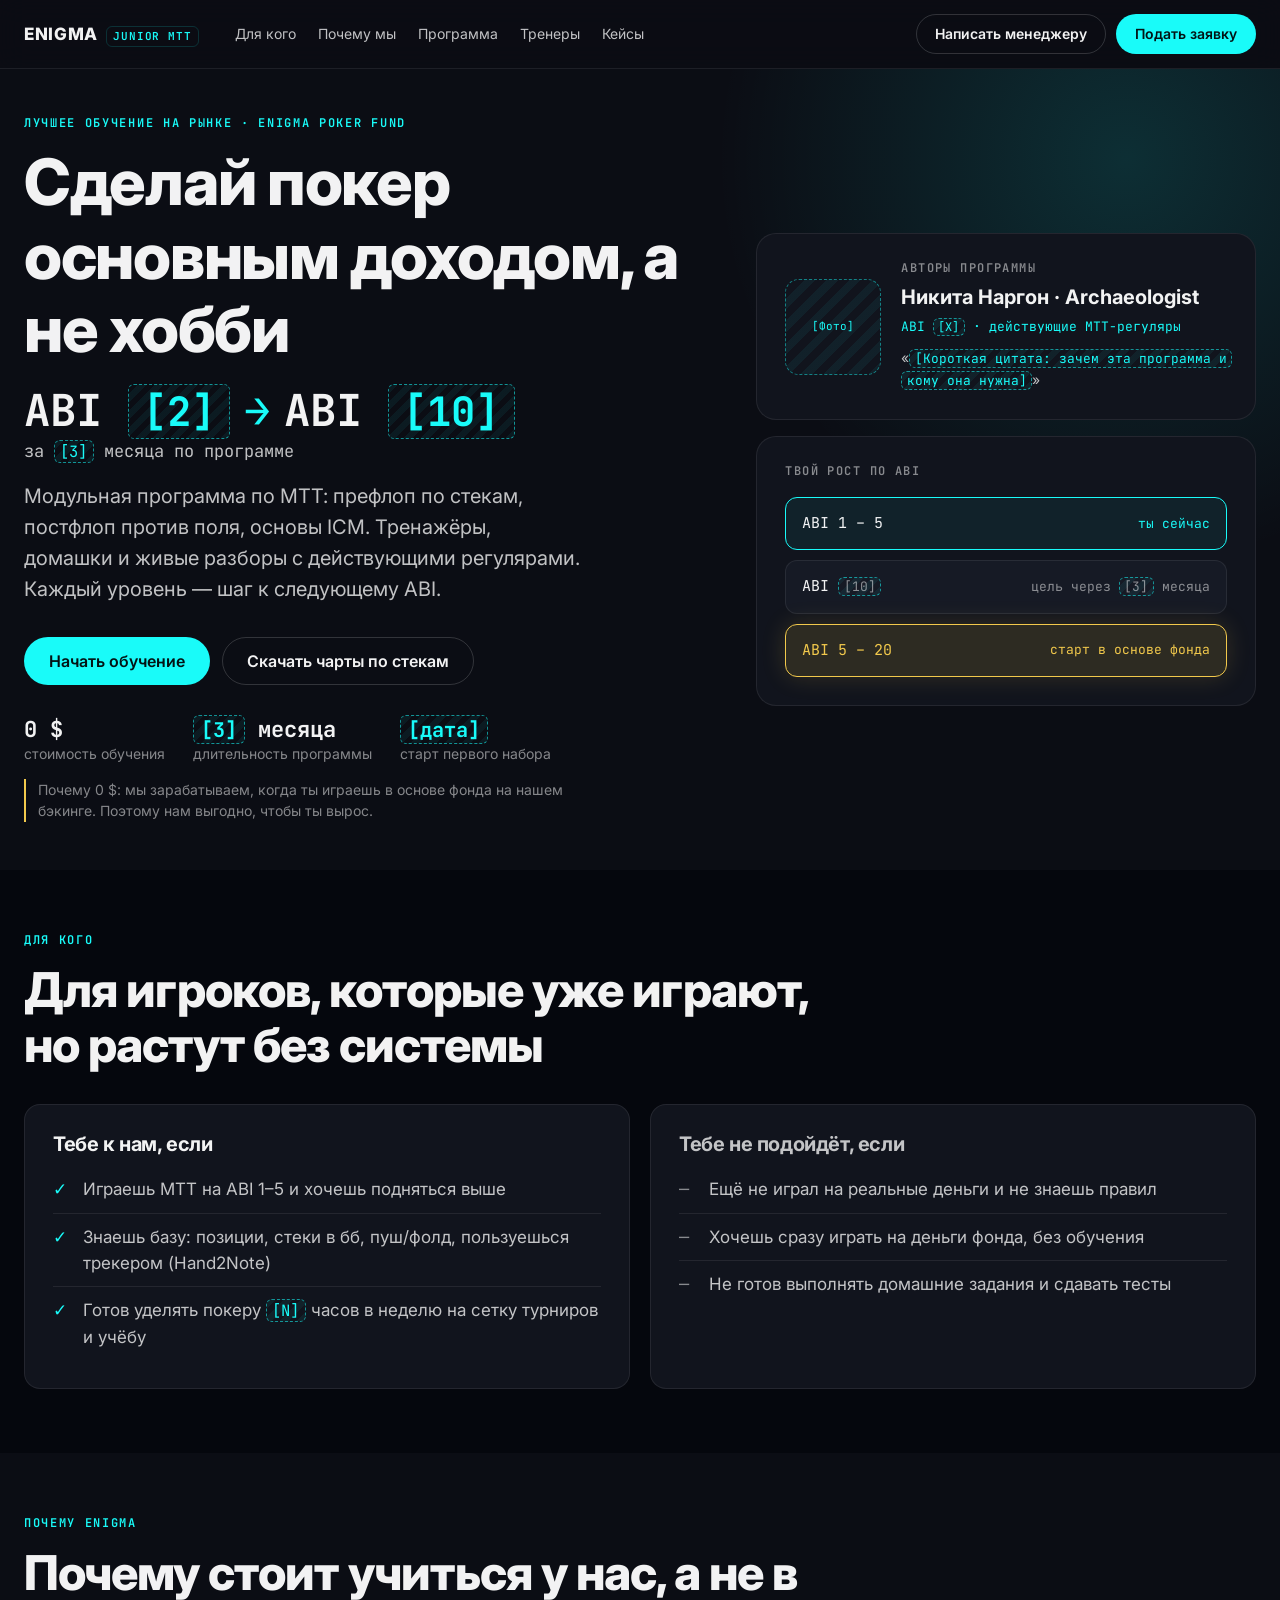
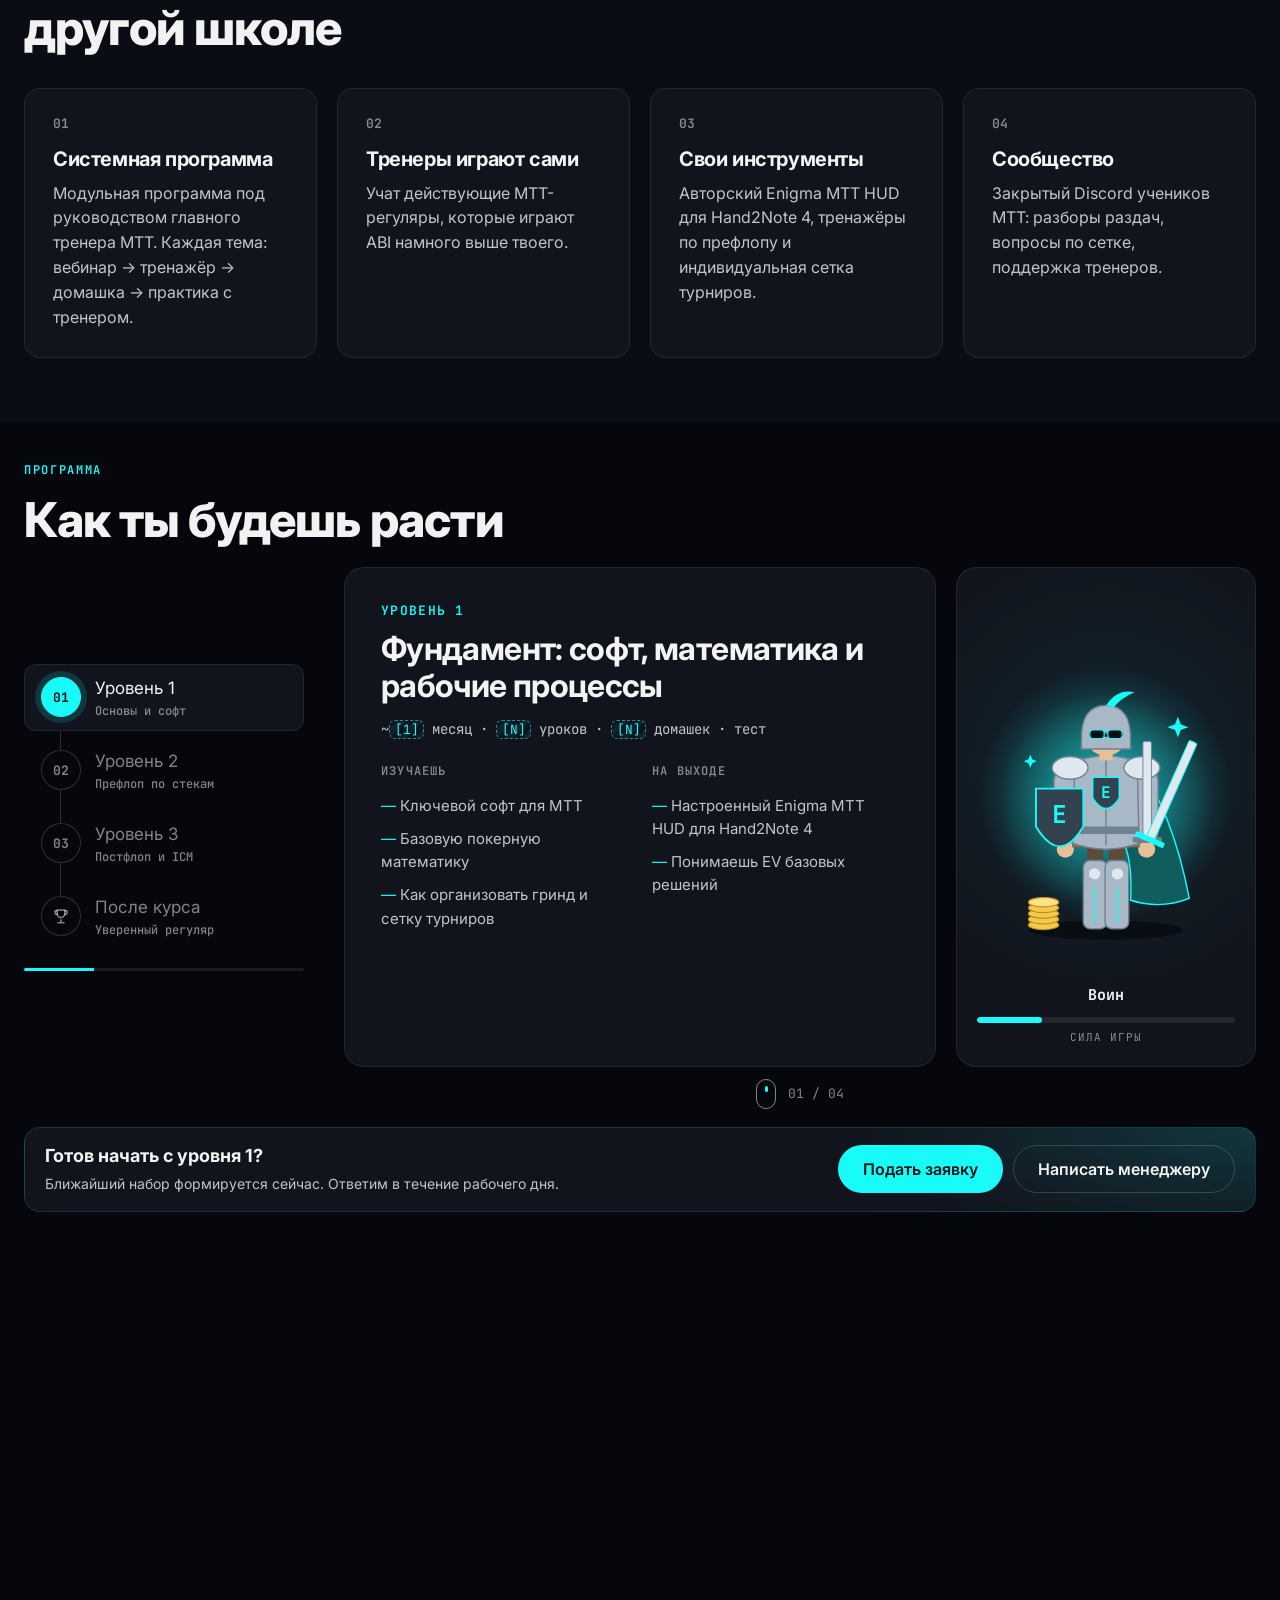
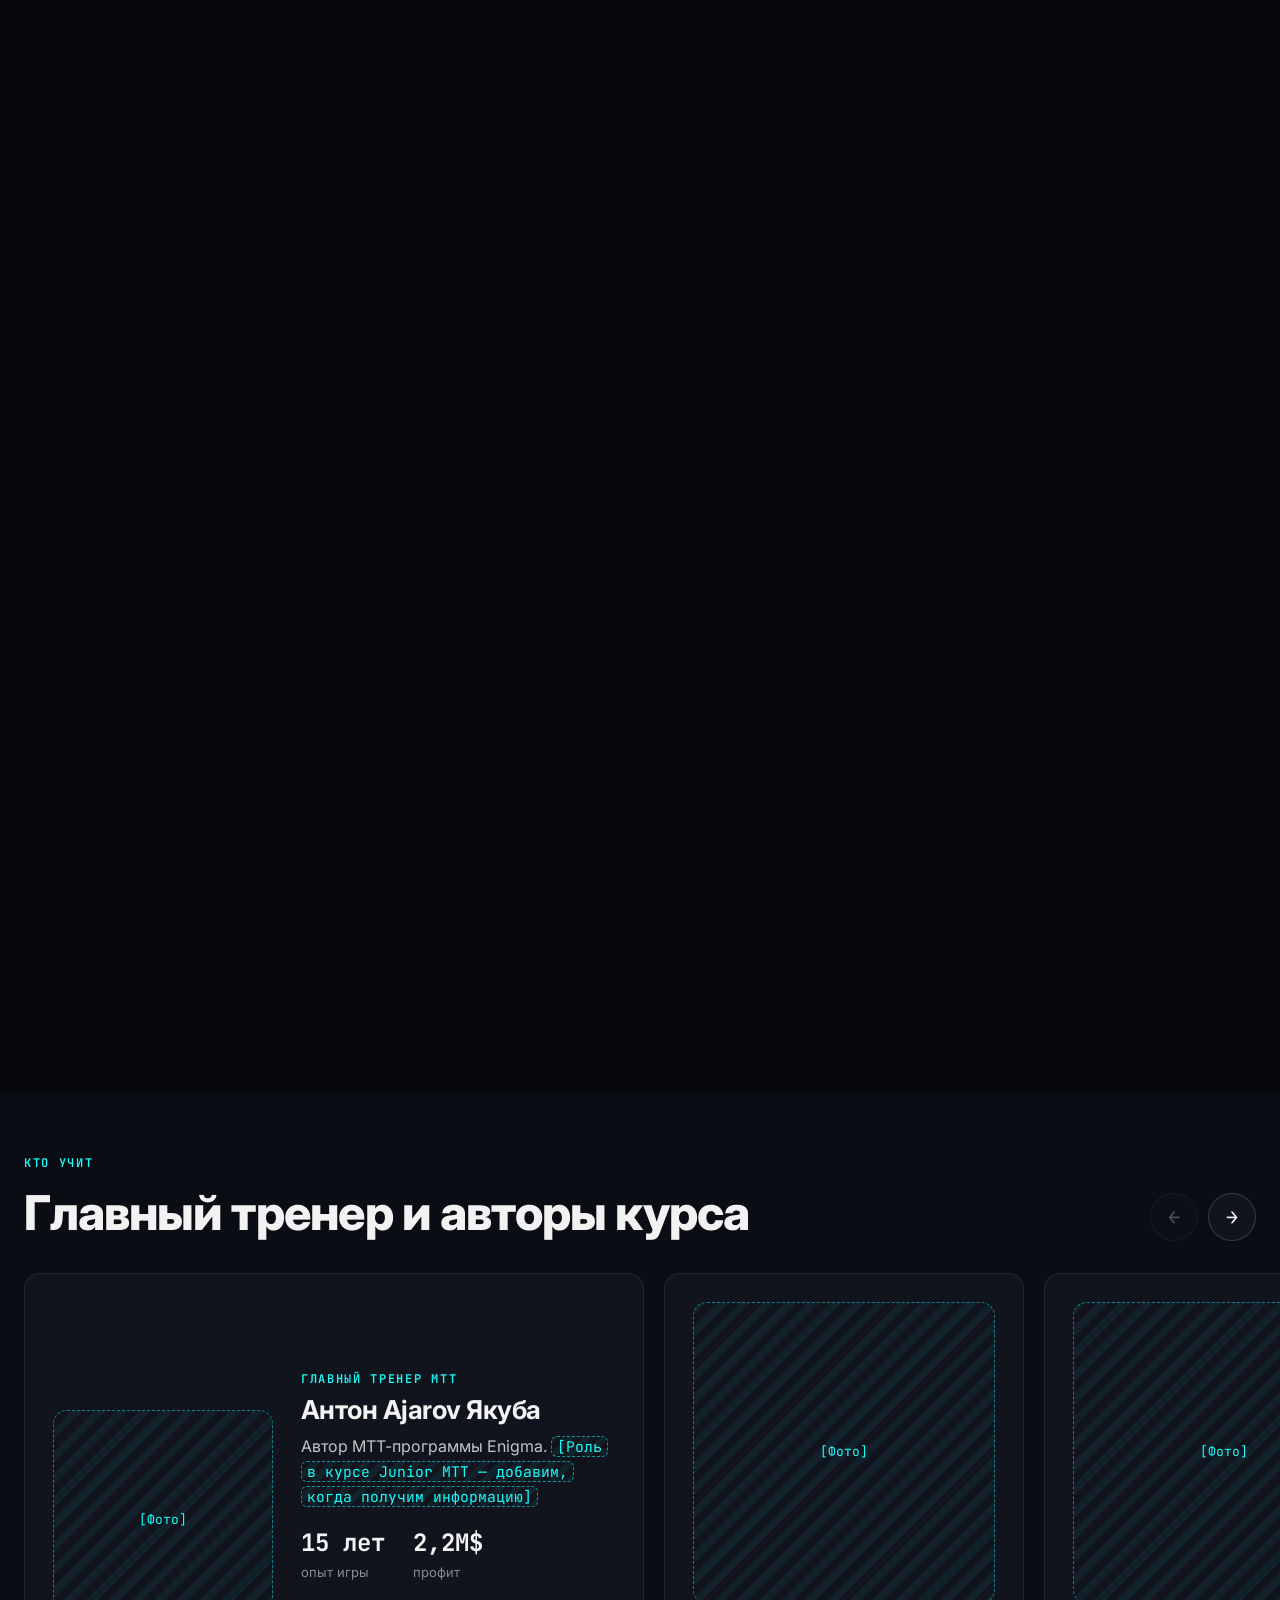
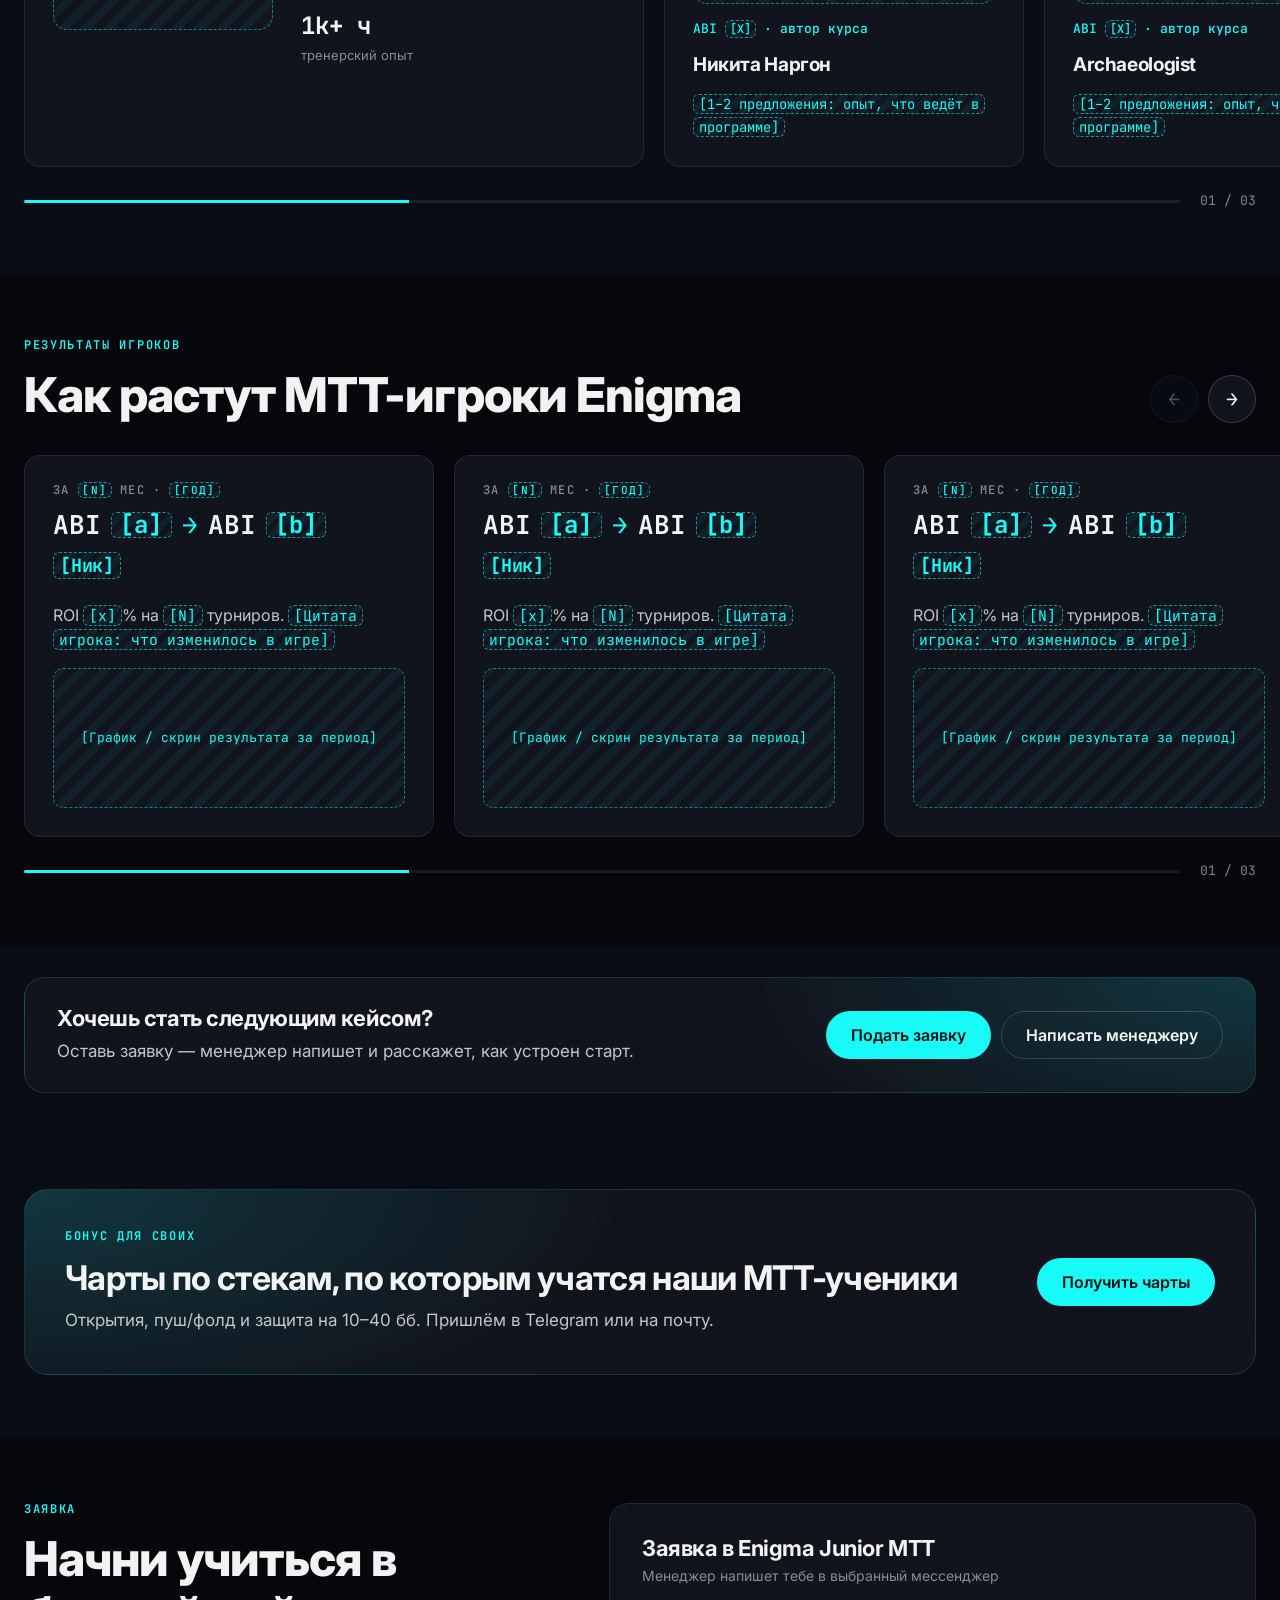
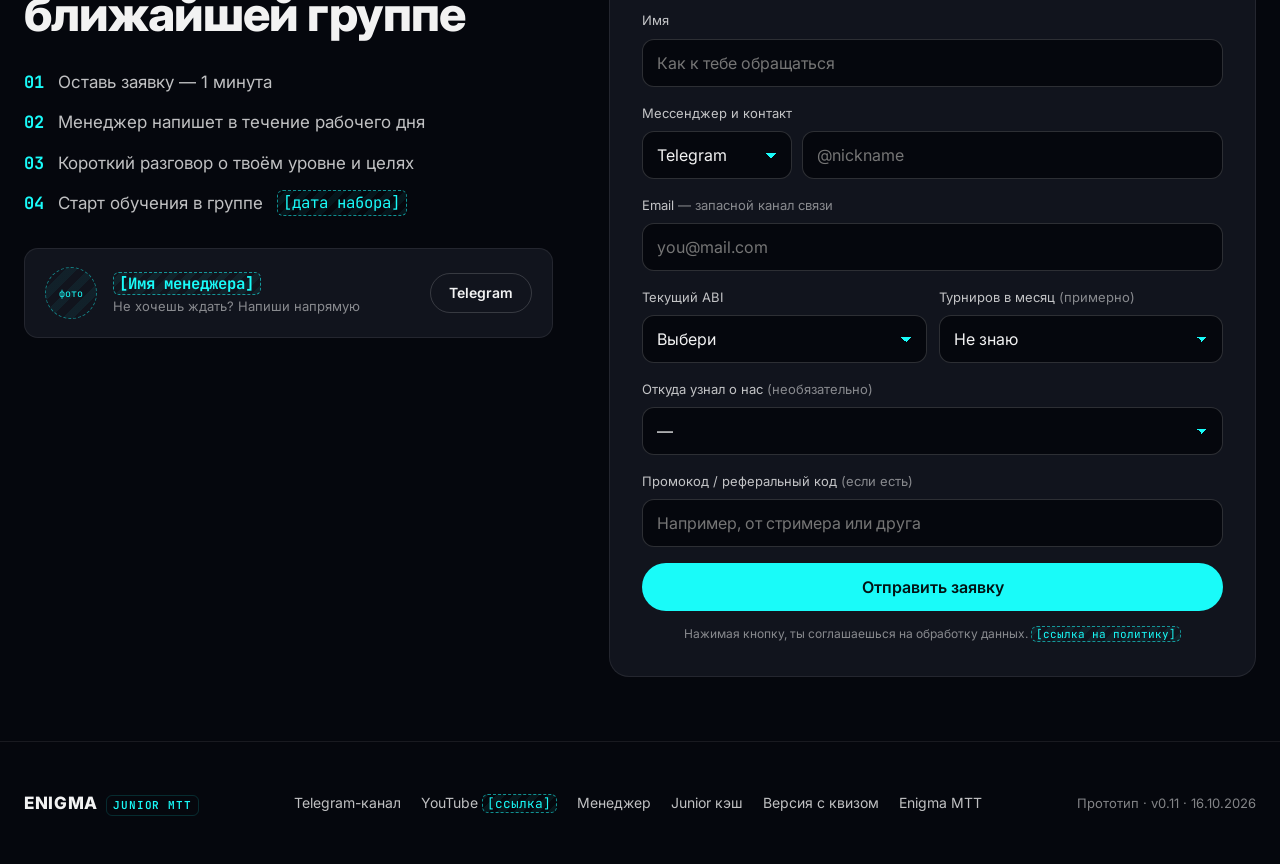
==== commit 810b626d: "Prototype v0.12: Junior MTT version with level quiz (/mtt/quiz/) Co-Authored-By: Claude Opus 5.5 <no" ====
--- a/mtt/index.html
+++ b/mtt/index.html
@@ -505,6 +505,7 @@
         <a href="#" target="_blank" rel="noopener">YouTube <span class="ph">[ссылка]</span></a>
         <a href="#" data-manager>Менеджер</a>
         <a href="../">Junior кэш</a>
+        <a href="quiz/">Версия с квизом</a>
         <a href="https://enigmamtt.pro" target="_blank" rel="noopener">Enigma MTT</a>
       </div>
       <small>Прототип · v0.11 · 16.10.2026</small>
